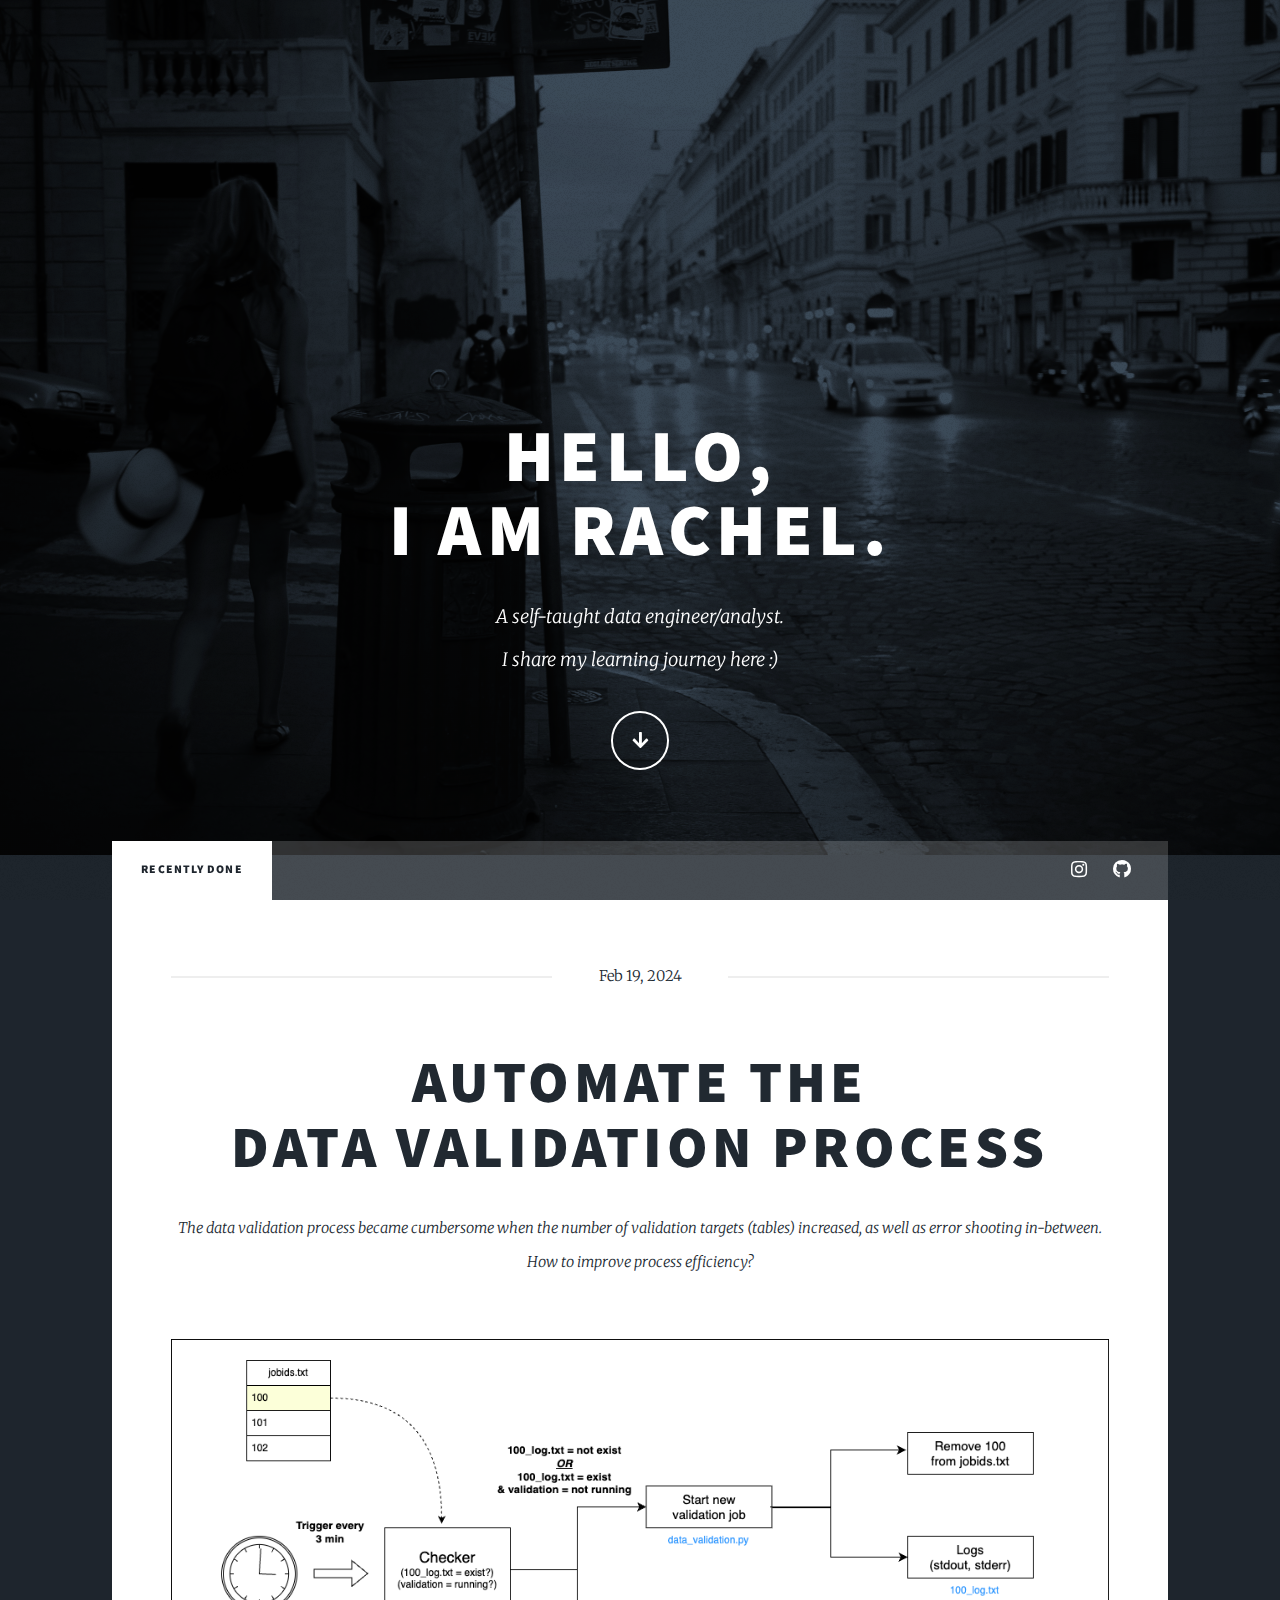
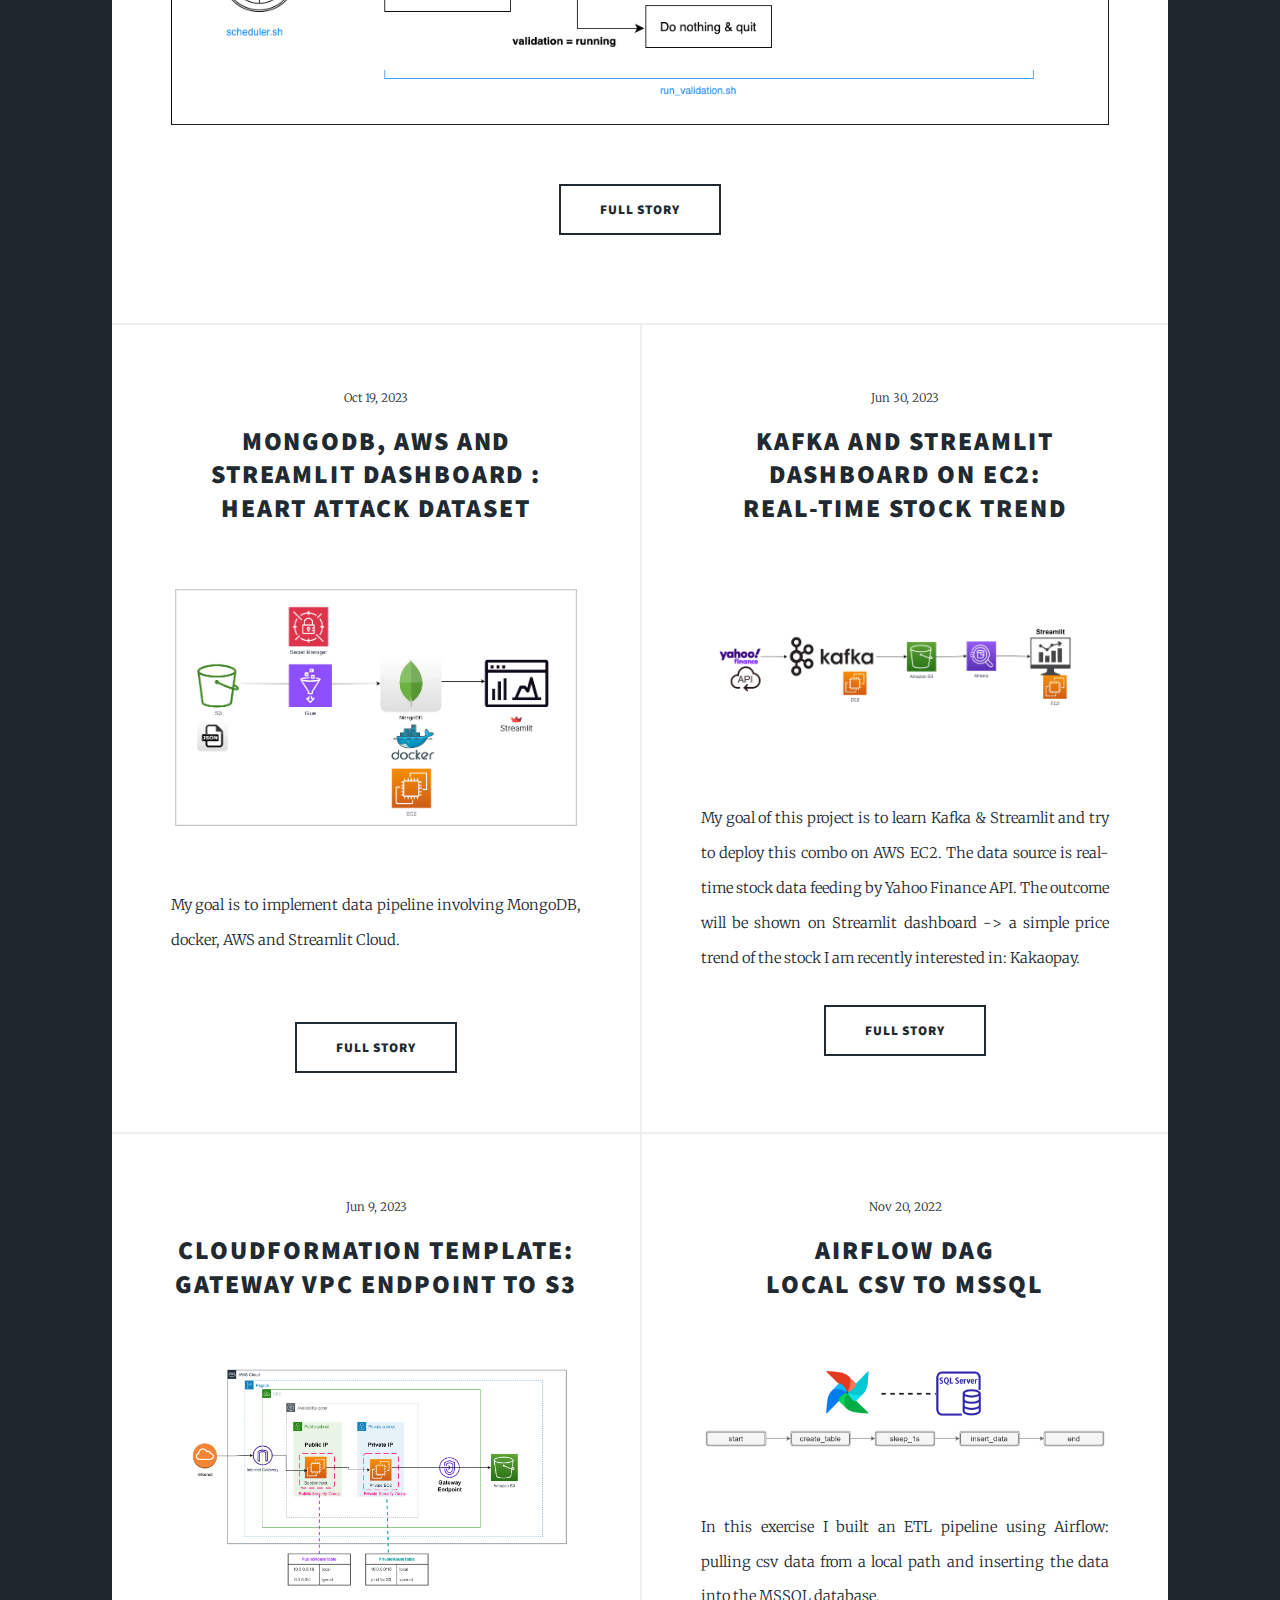
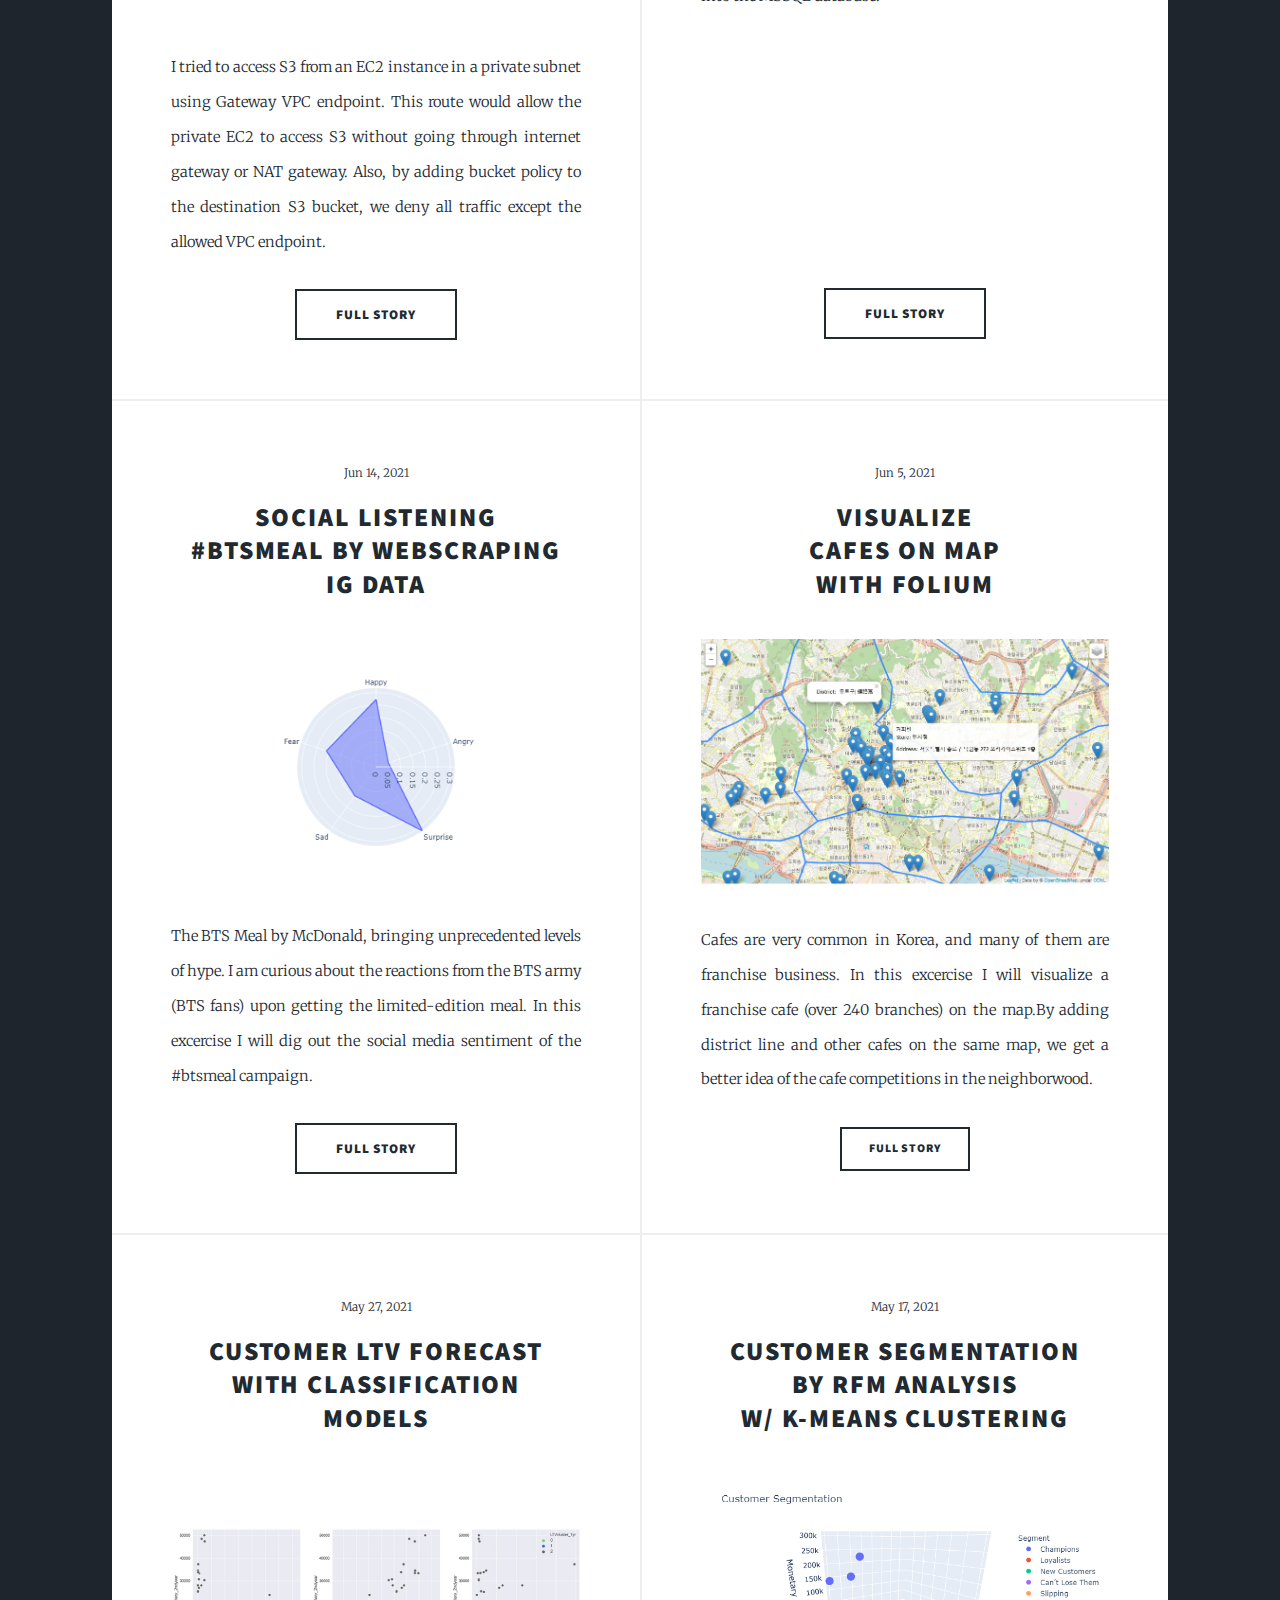
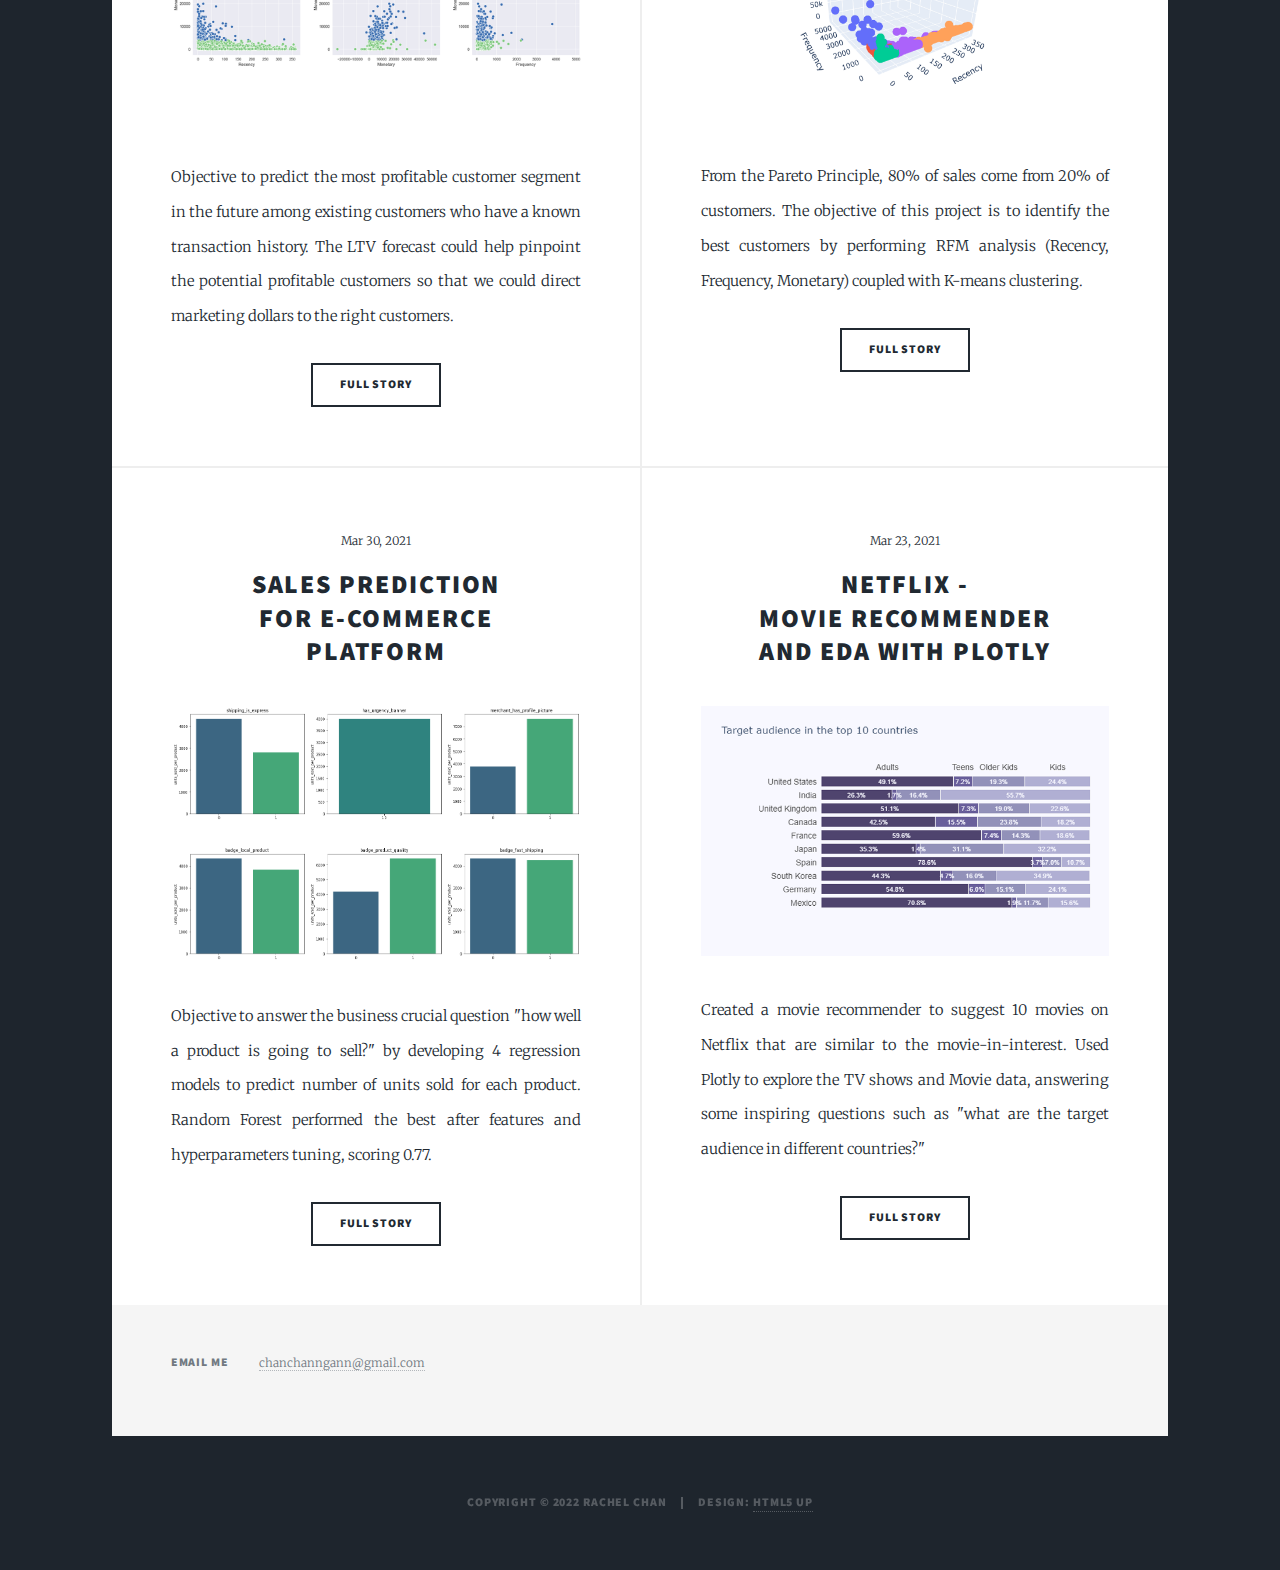
==== index.html @ a3631051 "updated index.html" ====
<!DOCTYPE HTML>
<!--
	Massively by HTML5 UP
	html5up.net | @ajlkn
	Free for personal and commercial use under the CCA 3.0 license (html5up.net/license)
-->
<html>
	<head>
		<title>Rachel's Portfolio</title>
		<meta charset="utf-8" />
		<meta name="viewport" content="width=device-width, initial-scale=1, user-scalable=no" />
		<link rel="stylesheet" href="assets/css/main.css" />
		<noscript><link rel="stylesheet" href="assets/css/noscript.css" /></noscript>
	</head>
	<body  class="is-preload" >

		<!-- Wrapper -->
			<div id="wrapper" class="fade-in">

				<!-- Intro -->
					<div id="intro">
						<h1>Hello, <br />
						I am Rachel.</h1>
						<p>A self-taught data engineer/analyst.<br />
						  I share my learning journey here :) </p>
						<ul class="actions">
							<li><a href="#header" class="button icon solid solo fa-arrow-down scrolly">Continue</a></li>
						</ul>
					</div>

				<!-- Header -->
					<header id="header">
						<a href="index.html" class="logo">Projects</a>
					</header>

				<!-- Nav -->
					<nav id="nav">
						<ul class="links">
							<li class="active"><a href="index.html">Recently done</a></li>
							<!--<li><a href="generic.html">Generic Page</a></li>
							<li><a href="elements.html">Elements Reference</a></li>-->
						</ul>
						<ul class="icons">
							<!--<li><a href="#" class="icon brands fa-twitter"><span class="label">Twitter</span></a></li>
							<li><a href="#" class="icon brands fa-facebook-f"><span class="label">Facebook</span></a></li>-->
							<li><a href="https://instagram.com/chanchanngann" class="icon brands fa-instagram"><span class="label">Instagram</span></a></li>
							<li><a href="https://github.com/chanchanngann" class="icon brands fa-github"><span class="label">GitHub</span></a></li>
						</ul>
					</nav>

				<!-- Main -->
					<div id="main">

						<!-- Featured Post -->
							<article class="post featured">
								<header class="major">
									<span class="date">Feb 19, 2024</span>
									<h2><a href="https://github.com/chanchanngann/data_validation_automation">Automate the <br />
									data validation process </a></h2>
									<p>The data validation process became cumbersome when the number of validation targets (tables) increased, as well as error shooting in-between. How to improve process efficiency? <br />
									</p>
								</header>
								<a href="https://github.com/chanchanngann/data_validation_automation" class="image main"><img src="images/11_workflow.png" alt="" /></a>
								<ul class="actions special">
									<li><a href="https://github.com/chanchanngann/data_validation_automation" class="button large">Full Story</a></li>
								</ul>
							</article>

						<!-- Posts -->
							<section class="posts">
								<article>
									<header>
										<span class="date">Oct 19, 2023</span>
										<h2><a href="https://github.com/chanchanngann/mongo_streamlit">MongoDB, AWS and Streamlit Dashboard : <br />
										 Heart Attack Dataset</a></h2>
									</header>
									<a href="https://github.com/chanchanngann/mongo_streamlit" class="image main"><img src="images/10_mongo_architecture.png" alt="" /></a>
									<p>My goal is to implement data pipeline involving MongoDB, docker, AWS and Streamlit Cloud. <br />
										<br />
									</p>
									<ul class="actions special">
										<li><a href="https://github.com/chanchanngann/mongo_streamlit" class="button large">Full Story</a></li>
									</ul>
								</article>
								<article>
									<header>
										<span class="date">Jun 30, 2023</span>
										<h2><a href="https://github.com/chanchanngann/kafka_streamlit_ec2">Kafka and Streamlit Dashboard on EC2: <br />
										 real-time stock trend</a></h2>
									</header>
									<a href="https://github.com/chanchanngann/kafka_streamlit_ec2" class="image main"><img src="images/09_kafka_architecture.png" alt="" /></a>
									<p>My goal of this project is to learn Kafka & Streamlit and try to deploy this combo on AWS EC2. 
									The data source is real-time stock data feeding by Yahoo Finance API. 
									The outcome will be shown on Streamlit dashboard -> a simple price trend of the stock 
									I am recently interested in: Kakaopay.<br />
									</p>
									<ul class="actions special">
										<li><a href="https://github.com/chanchanngann/kafka_streamlit_ec2" class="button large">Full Story</a></li>
									</ul>
								</article>
								<article>
									<header>
										<span class="date">Jun 9, 2023</span>
										<h2><a href="https://github.com/chanchanngann/aws_cloudformation_gateway_endpt_s3">Cloudformation Template: <br />
										 Gateway VPC Endpoint to S3</a></h2>
									</header>
									<a href="https://github.com/chanchanngann/aws_cloudformation_gateway_endpt_s3" class="image main"><img src="images/08_s3_endpt_architecture.PNG" alt="" /></a>
									<p>I tried to access S3 from an EC2 instance in a private subnet using Gateway VPC endpoint.
									This route would allow the private EC2 to access S3 without going through internet gateway or NAT gateway.
									Also, by adding bucket policy to the destination S3 bucket, we deny all traffic except the allowed VPC endpoint.<br />
									</p>
									<ul class="actions special">
										<li><a href="https://github.com/chanchanngann/aws_cloudformation_gateway_endpt_s3" class="button large">Full Story</a></li>
									</ul>
								</article>
								<article>
									<header>
										<span class="date">Nov 20, 2022</span>
										<h2><a href="https://github.com/chanchanngann/airflow_local_to_mssql">Airflow Dag <br />
										 local csv to mssql</a></h2>
									</header>
									<a href="https://github.com/chanchanngann/airflow_local_to_mssql" class="image main"><img src="images/07_airflow_mssql.png" alt="" /></a>
									<p>In this exercise I built an ETL pipeline using Airflow: pulling csv data from a local path and inserting the data into the MSSQL database.<br />
										<br />
										<br />
										<br />
										<br />
										<br />
										<br />
										<br />
									</p>
									<ul class="actions special">
										<li><a href="https://github.com/chanchanngann/airflow_local_to_mssql" class="button large">Full Story</a></li>
									</ul>
								</article>
								<article>
									<header>
										<span class="date">Jun 14, 2021</span>
										<h2><a href="https://github.com/chanchanngann/webscrape_btsmeal">Social listening <br />
										 #btsmeal by webscraping <br />
										 IG data</a></h2>
									</header>
									<a href="https://github.com/chanchanngann/webscrape_btsmeal" class="image main"><img src="images/06_emotions_radar_rev.png" alt="" /></a>
									<p>The BTS Meal by McDonald, bringing unprecedented levels of hype. I am curious about the reactions from the BTS army (BTS fans) upon getting the limited-edition meal. In this excercise I will dig out the social media sentiment of the #btsmeal campaign.</p>							
									<ul class="actions special">
										<li><a href="https://github.com/chanchanngann/webscrape_btsmeal" class="button large">Full Story</a></li>
									</ul>
								</article>
								<article>
									<header>
										<span class="date">Jun 5, 2021</span>
										<h2><a href="https://nbviewer.jupyter.org/github/chanchanngann/cafe_map/blob/master/coffeebean.ipynb">Visualize<br />
										cafes on map <br />
										with Folium</a></h2>
									</header>
									<a href="https://nbviewer.jupyter.org/github/chanchanngann/cafe_map/blob/master/coffeebean.ipynb"class="image fit"><img src="images/05_cafe_district.png" alt="" /></a>
									<p>Cafes are very common in Korea, and many of them are franchise business. In this excercise I will visualize a franchise cafe (over 240 branches) on the map.By adding district line and other cafes on the same map, we get a better idea of the cafe competitions in the neighborwood. </p>
									<ul class="actions special">
										<li><a href="https://nbviewer.jupyter.org/github/chanchanngann/cafe_map/blob/master/coffeebean.ipynb" class="button">Full Story</a></li>
									</ul>
								</article>								
								<article>
									<header>
										<span class="date">May 27, 2021</span>
										<h2><a href="https://github.com/chanchanngann/LTV_cluster">Customer LTV forecast<br />
										with classification <br />
										models</a></h2>
									</header>
									<a href="https://github.com/chanchanngann/LTV_cluster" class="image fit"><img src="images/04_LTV_cluster_rev.png" alt="" /></a>
									<p>Objective to predict the most profitable customer segment in the future among existing customers who have a known transaction history. The LTV forecast could help pinpoint the potential profitable customers so that we could direct marketing dollars to the right customers.</p>
									<ul class="actions special">
										<li><a href="https://github.com/chanchanngann/LTV_cluster" class="button">Full Story</a></li>
									</ul>
								</article>
								<article>
									<header>
										<span class="date">May 17, 2021</span>
										<h2><a href="https://github.com/chanchanngann/RFM">Customer Segmentation <br />
										by RFM Analysis <br />
										w/ K-Means Clustering</a></h2>
									</header>
									<a href="https://github.com/chanchanngann/RFM" class="image fit"><img src="images/03_RFM_3Dplot1_rev.png" alt="" /></a>
									<p>From the Pareto Principle, 80% of sales come from 20% of customers. The objective of this project is to identify the best customers by performing RFM analysis (Recency, Frequency, Monetary) coupled with K-means clustering.</p>
									<ul class="actions special">
										<li><a href="https://github.com/chanchanngann/RFM" class="button">Full Story</a></li>
									</ul>
								</article>
								<article>
									<header>
										<span class="date">Mar 30, 2021</span>
										<h2><a href="https://github.com/chanchanngann/ecommerce_sales">Sales Prediction <br />
										for E-Commerce <br />
										Platform</a></h2>
									</header>
									<a href="https://github.com/chanchanngann/ecommerce_sales" class="image fit"><img src="images/02_categorical_unitsold.png" alt="" /></a>
									<p>Objective to answer the business crucial question "how well a product is going to sell?" by developing 4 regression models to predict number of units sold for each product. Random Forest performed the best after features and hyperparameters tuning, scoring 0.77.</p>
									<ul class="actions special">
										<li><a href="https://github.com/chanchanngann/ecommerce_sales" class="button">Full Story</a></li>
									</ul>
								</article>
								<article>
									<header>
										<span class="date">Mar 23, 2021</span>
										<h2><a href="https://github.com/chanchanngann/netflix_recommender/tree/master">Netflix - <br />
										Movie Recommender <br />
										and EDA with Plotly</a></h2>
									</header>
									<a href="https://github.com/chanchanngann/netflix_recommender/tree/master" class="image fit"><img src="images/01_target_audience_rev2.png" alt="" /></a>
									<p>Created a movie recommender to suggest 10 movies on Netflix that are similar to the movie-in-interest. Used Plotly to explore the TV shows and Movie data, answering some inspiring questions such as "what are the target audience in different countries?"  </p>
									<ul class="actions special">
										<li><a href="https://github.com/chanchanngann/netflix_recommender/tree/master" class="button">Full Story</a></li>
									</ul>
								</article>
							</section>

						<!-- Footer -->
							<!--<footer>
								<div class="pagination">
									<a href="#" class="previous">Prev</a>
									<a href="#" class="page active">1</a>
									<a href="#" class="page">2</a>
									<a href="#" class="page">3</a>
									<span class="extra">&hellip;</span>
									<a href="#" class="page">8</a>
									<a href="#" class="page">9</a>
									<a href="#" class="page">10</a>
									<a href="#" class="next">Next</a>
								</div>
							</footer>-->

					</div>

				<!-- Footer -->
					<footer id="footer">
						<!--<section>
							<form method="post" action="#">
								<div class="fields">
									<div class="field">
										<label for="name">Name</label>
										<input type="text" name="name" id="name" />
									</div>
									<div class="field">
										<label for="email">Email</label>
										<input type="text" name="email" id="email" />
									</div>
									<div class="field">
										<label for="message">Message</label>
										<textarea name="message" id="message" rows="3"></textarea>
									</div>
								</div>
								<ul class="actions">
									<li><input type="submit" value="Send Message" /></li>
								</ul>
							</form>

						</section>-->
						<section class="split contact">
							<!--<section class="alt">
								<h3>Address</h3>
								<p>Seoul, Korea</p>
							</section>
							<section>
								<h3>Phone</h3>
								<p><a href="#">+82-10-5248-1022</a></p>
							</section>-->
							<section>
								<h3>Email Me</h3>
								<p><a href="mailto:chanchanngann@gmail.com">chanchanngann@gmail.com</a></p>
							</section>
							<!--<section>
								<h3>Social</h3>
								<ul class="icons alt">
									<li><a href="#" class="icon brands alt fa-twitter"><span class="label">Twitter</span></a></li>
									<li><a href="#" class="icon brands alt fa-facebook-f"><span class="label">Facebook</span></a></li>
									<li><a href="https://instagram.com/chanchanngann" class="icon brands alt fa-instagram"><span class="label">Instagram</span></a></li>
									<li><a href="https://github.com/chanchanngann" class="icon brands alt fa-github"><span class="label">GitHub</span></a></li>
								</ul>
							</section>-->
						</section>
					</footer>

				<!-- Copyright -->
					<div id="copyright">
						<ul><li>Copyright &copy; 2022 Rachel Chan </li><li>Design: <a href="https://html5up.net">HTML5 UP</a></li></ul>
					</div>

			</div>

		<!-- Scripts -->
			<script src="assets/js/jquery.min.js"></script>
			<script src="assets/js/jquery.scrollex.min.js"></script>
			<script src="assets/js/jquery.scrolly.min.js"></script>
			<script src="assets/js/browser.min.js"></script>
			<script src="assets/js/breakpoints.min.js"></script>
			<script src="assets/js/util.js"></script>
			<script src="assets/js/main.js"></script>

	</body>
</html>
---- assets/css/main.css ----
@import url(fontawesome-all.min.css);
@import url("https://fonts.googleapis.com/css?family=Merriweather:300,700,300italic,700italic|Source+Sans+Pro:900");

/*
	Massively by HTML5 UP
	html5up.net | @ajlkn
	Free for personal and commercial use under the CCA 3.0 license (html5up.net/license)
*/

html, body, div, span, applet, object,
iframe, h1, h2, h3, h4, h5, h6, p, blockquote,
pre, a, abbr, acronym, address, big, cite,
code, del, dfn, em, img, ins, kbd, q, s, samp,
small, strike, strong, sub, sup, tt, var, b,
u, i, center, dl, dt, dd, ol, ul, li, fieldset,
form, label, legend, table, caption, tbody,
tfoot, thead, tr, th, td, article, aside,
canvas, details, embed, figure, figcaption,
footer, header, hgroup, menu, nav, output, ruby,
section, summary, time, mark, audio, video {
	margin: 0;
	padding: 0;
	border: 0;
	font-size: 100%;
	font: inherit;
	vertical-align: baseline;}

article, aside, details, figcaption, figure,
footer, header, hgroup, menu, nav, section {
	display: block;}

body {
	line-height: 1;
}

ol, ul {
	list-style: none;
}

blockquote, q {
	quotes: none;
}

	blockquote:before, blockquote:after, q:before, q:after {
		content: '';
		content: none;
	}

table {
	border-collapse: collapse;
	border-spacing: 0;
}

body {
	-webkit-text-size-adjust: none;
}

mark {
	background-color: transparent;
	color: inherit;
}

input::-moz-focus-inner {
	border: 0;
	padding: 0;
}

input, select, textarea {
	-moz-appearance: none;
	-webkit-appearance: none;
	-ms-appearance: none;
	appearance: none;
}

/* Basic */

	@-ms-viewport {
		width: device-width;
	}

	body {
		-ms-overflow-style: scrollbar;
	}

	@media screen and (max-width: 480px) {

		html, body {
			min-width: 320px;
		}

	}

	html {
		box-sizing: border-box;
	}

	*, *:before, *:after {
		box-sizing: inherit;
	}

	body {
		background-color: #1e252d;
	}

		body.is-preload *, body.is-preload *:before, body.is-preload *:after {
			-moz-animation: none !important;
			-webkit-animation: none !important;
			-ms-animation: none !important;
			animation: none !important;
			-moz-transition: none !important;
			-webkit-transition: none !important;
			-ms-transition: none !important;
			transition: none !important;
		}

/* Type */

	html {
		font-size: 16pt;
	}

		@media screen and (max-width: 1680px) {

			html {
				font-size: 12pt;
			}

		}

		@media screen and (max-width: 1280px) {

			html {
				font-size: 11pt;
			}

		}

		@media screen and (max-width: 360px) {

			html {
				font-size: 10pt;
			}

		}

	body {
		color: #212931;
	}

	body, input, select, textarea {
		font-family: "Merriweather", Georgia, serif;
		font-weight: 300;
		font-size: 1rem;
		line-height: 2.375;
	}

	a {
		-moz-transition: color 0.2s ease-in-out, background-color 0.2s ease-in-out, border-color 0.2s ease-in-out, box-shadow 0.2s ease-in-out;
		-webkit-transition: color 0.2s ease-in-out, background-color 0.2s ease-in-out, border-color 0.2s ease-in-out, box-shadow 0.2s ease-in-out;
		-ms-transition: color 0.2s ease-in-out, background-color 0.2s ease-in-out, border-color 0.2s ease-in-out, box-shadow 0.2s ease-in-out;
		transition: color 0.2s ease-in-out, background-color 0.2s ease-in-out, border-color 0.2s ease-in-out, box-shadow 0.2s ease-in-out;
		border-bottom: dotted 1px;
		text-decoration: none;
	}

		a:hover {
			border-bottom-color: transparent;
		}

	strong, b {
		font-weight: 600;
	}

	em, i {
		font-style: italic;
	}

	p {
		text-align: justify;
		margin: 0 0 2rem 0;
	}

	h1, h2, h3, h4, h5, h6 {
		font-family: "Source Sans Pro", Helvetica, sans-serif;
		font-weight: 900;
		line-height: 1.5;
		letter-spacing: 0.075em;
		text-transform: uppercase;
		margin: 0 0 1rem 0;
	}

		h1 a, h2 a, h3 a, h4 a, h5 a, h6 a {
			border-bottom: 0;
			color: inherit;
			text-decoration: none;
		}

	h1 {
		font-size: 4rem;
		line-height: 1.1;
		margin: 0 0 2rem 0;
	}

	h2 {
		font-size: 1.75rem;
		line-height: 1.3;
		margin: 0 0 1.5rem 0;
	}

	h3 {
		font-size: 1.25rem;
		margin: 0 0 1.5rem 0;
	}

	h4 {
		font-size: 1rem;
	}

	h5 {
		font-size: 0.9rem;
	}

	h6 {
		font-size: 0.8rem;
	}

	sub {
		font-size: 0.8rem;
		position: relative;
		top: 0.5rem;
	}

	sup {
		font-size: 0.8rem;
		position: relative;
		top: -0.5rem;
	}

	blockquote {
		border-left: solid 4px;
		font-style: italic;
		margin: 0 0 2rem 0;
		padding: 0.5rem 0 0.5rem 2rem;
	}

	code {
		border: solid 2px;
		font-family: "Courier New", monospace;
		font-size: 0.9rem;
		margin: 0 0.25rem;
		padding: 0.25rem 0.65rem;
	}

	pre {
		-webkit-overflow-scrolling: touch;
		font-family: "Courier New", monospace;
		font-size: 0.9rem;
		margin: 0 0 2rem 0;
	}

		pre code {
			display: block;
			line-height: 1.75;
			padding: 1rem 1.5rem;
			overflow-x: auto;
		}

	hr {
		border: 0;
		border-bottom: solid 2px;
		margin: 3rem 0;
	}

		hr.major {
			margin: 5rem 0;
		}

	.align-left {
		text-align: left;
	}

	.align-center {
		text-align: center;
	}

	.align-right {
		text-align: right;
	}

	input, select, textarea {
		color: #212931;
	}

	a {
		color: #212931;
		border-bottom-color: rgba(33, 41, 49, 0.5);
	}

		a:hover {
			border-bottom-color: transparent;
			color: #18bfef !important;
		}

	strong, b {
		color: #212931;
	}

	h1, h2, h3, h4, h5, h6 {
		color: #212931;
	}

	blockquote {
		border-left-color: #eeeeee;
	}

	code {
		background: rgba(220, 220, 220, 0.25);
		border-color: #eeeeee;
	}

	hr {
		border-bottom-color: #eeeeee;
	}

/* Row */

	.row {
		display: flex;
		flex-wrap: wrap;
		box-sizing: border-box;
		align-items: stretch;
	}

		.row > * {
			box-sizing: border-box;
		}

		.row.gtr-uniform > * > :last-child {
			margin-bottom: 0;
		}

		.row.aln-left {
			justify-content: flex-start;
		}

		.row.aln-center {
			justify-content: center;
		}

		.row.aln-right {
			justify-content: flex-end;
		}

		.row.aln-top {
			align-items: flex-start;
		}

		.row.aln-middle {
			align-items: center;
		}

		.row.aln-bottom {
			align-items: flex-end;
		}

		.row > .imp {
			order: -1;
		}

		.row > .col-1 {
			width: 8.33333%;
		}

		.row > .off-1 {
			margin-left: 8.33333%;
		}

		.row > .col-2 {
			width: 16.66667%;
		}

		.row > .off-2 {
			margin-left: 16.66667%;
		}

		.row > .col-3 {
			width: 25%;
		}

		.row > .off-3 {
			margin-left: 25%;
		}

		.row > .col-4 {
			width: 33.33333%;
		}

		.row > .off-4 {
			margin-left: 33.33333%;
		}

		.row > .col-5 {
			width: 41.66667%;
		}

		.row > .off-5 {
			margin-left: 41.66667%;
		}

		.row > .col-6 {
			width: 50%;
		}

		.row > .off-6 {
			margin-left: 50%;
		}

		.row > .col-7 {
			width: 58.33333%;
		}

		.row > .off-7 {
			margin-left: 58.33333%;
		}

		.row > .col-8 {
			width: 66.66667%;
		}

		.row > .off-8 {
			margin-left: 66.66667%;
		}

		.row > .col-9 {
			width: 75%;
		}

		.row > .off-9 {
			margin-left: 75%;
		}

		.row > .col-10 {
			width: 83.33333%;
		}

		.row > .off-10 {
			margin-left: 83.33333%;
		}

		.row > .col-11 {
			width: 91.66667%;
		}

		.row > .off-11 {
			margin-left: 91.66667%;
		}

		.row > .col-12 {
			width: 100%;
		}

		.row > .off-12 {
			margin-left: 100%;
		}

		.row.gtr-0 {
			margin-top: 0;
			margin-left: 0rem;
		}

			.row.gtr-0 > * {
				padding: 0 0 0 0rem;
			}

			.row.gtr-0.gtr-uniform {
				margin-top: 0rem;
			}

				.row.gtr-0.gtr-uniform > * {
					padding-top: 0rem;
				}

		.row.gtr-25 {
			margin-top: 0;
			margin-left: -0.375rem;
		}

			.row.gtr-25 > * {
				padding: 0 0 0 0.375rem;
			}

			.row.gtr-25.gtr-uniform {
				margin-top: -0.375rem;
			}

				.row.gtr-25.gtr-uniform > * {
					padding-top: 0.375rem;
				}

		.row.gtr-50 {
			margin-top: 0;
			margin-left: -0.75rem;
		}

			.row.gtr-50 > * {
				padding: 0 0 0 0.75rem;
			}

			.row.gtr-50.gtr-uniform {
				margin-top: -0.75rem;
			}

				.row.gtr-50.gtr-uniform > * {
					padding-top: 0.75rem;
				}

		.row {
			margin-top: 0;
			margin-left: -1.5rem;
		}

			.row > * {
				padding: 0 0 0 1.5rem;
			}

			.row.gtr-uniform {
				margin-top: -1.5rem;
			}

				.row.gtr-uniform > * {
					padding-top: 1.5rem;
				}

		.row.gtr-150 {
			margin-top: 0;
			margin-left: -2.25rem;
		}

			.row.gtr-150 > * {
				padding: 0 0 0 2.25rem;
			}

			.row.gtr-150.gtr-uniform {
				margin-top: -2.25rem;
			}

				.row.gtr-150.gtr-uniform > * {
					padding-top: 2.25rem;
				}

		.row.gtr-200 {
			margin-top: 0;
			margin-left: -3rem;
		}

			.row.gtr-200 > * {
				padding: 0 0 0 3rem;
			}

			.row.gtr-200.gtr-uniform {
				margin-top: -3rem;
			}

				.row.gtr-200.gtr-uniform > * {
					padding-top: 3rem;
				}

		@media screen and (max-width: 1680px) {

			.row {
				display: flex;
				flex-wrap: wrap;
				box-sizing: border-box;
				align-items: stretch;
			}

				.row > * {
					box-sizing: border-box;
				}

				.row.gtr-uniform > * > :last-child {
					margin-bottom: 0;
				}

				.row.aln-left {
					justify-content: flex-start;
				}

				.row.aln-center {
					justify-content: center;
				}

				.row.aln-right {
					justify-content: flex-end;
				}

				.row.aln-top {
					align-items: flex-start;
				}

				.row.aln-middle {
					align-items: center;
				}

				.row.aln-bottom {
					align-items: flex-end;
				}

				.row > .imp-xlarge {
					order: -1;
				}

				.row > .col-1-xlarge {
					width: 8.33333%;
				}

				.row > .off-1-xlarge {
					margin-left: 8.33333%;
				}

				.row > .col-2-xlarge {
					width: 16.66667%;
				}

				.row > .off-2-xlarge {
					margin-left: 16.66667%;
				}

				.row > .col-3-xlarge {
					width: 25%;
				}

				.row > .off-3-xlarge {
					margin-left: 25%;
				}

				.row > .col-4-xlarge {
					width: 33.33333%;
				}

				.row > .off-4-xlarge {
					margin-left: 33.33333%;
				}

				.row > .col-5-xlarge {
					width: 41.66667%;
				}

				.row > .off-5-xlarge {
					margin-left: 41.66667%;
				}

				.row > .col-6-xlarge {
					width: 50%;
				}

				.row > .off-6-xlarge {
					margin-left: 50%;
				}

				.row > .col-7-xlarge {
					width: 58.33333%;
				}

				.row > .off-7-xlarge {
					margin-left: 58.33333%;
				}

				.row > .col-8-xlarge {
					width: 66.66667%;
				}

				.row > .off-8-xlarge {
					margin-left: 66.66667%;
				}

				.row > .col-9-xlarge {
					width: 75%;
				}

				.row > .off-9-xlarge {
					margin-left: 75%;
				}

				.row > .col-10-xlarge {
					width: 83.33333%;
				}

				.row > .off-10-xlarge {
					margin-left: 83.33333%;
				}

				.row > .col-11-xlarge {
					width: 91.66667%;
				}

				.row > .off-11-xlarge {
					margin-left: 91.66667%;
				}

				.row > .col-12-xlarge {
					width: 100%;
				}

				.row > .off-12-xlarge {
					margin-left: 100%;
				}

				.row.gtr-0 {
					margin-top: 0;
					margin-left: 0rem;
				}

					.row.gtr-0 > * {
						padding: 0 0 0 0rem;
					}

					.row.gtr-0.gtr-uniform {
						margin-top: 0rem;
					}

						.row.gtr-0.gtr-uniform > * {
							padding-top: 0rem;
						}

				.row.gtr-25 {
					margin-top: 0;
					margin-left: -0.375rem;
				}

					.row.gtr-25 > * {
						padding: 0 0 0 0.375rem;
					}

					.row.gtr-25.gtr-uniform {
						margin-top: -0.375rem;
					}

						.row.gtr-25.gtr-uniform > * {
							padding-top: 0.375rem;
						}

				.row.gtr-50 {
					margin-top: 0;
					margin-left: -0.75rem;
				}

					.row.gtr-50 > * {
						padding: 0 0 0 0.75rem;
					}

					.row.gtr-50.gtr-uniform {
						margin-top: -0.75rem;
					}

						.row.gtr-50.gtr-uniform > * {
							padding-top: 0.75rem;
						}

				.row {
					margin-top: 0;
					margin-left: -1.5rem;
				}

					.row > * {
						padding: 0 0 0 1.5rem;
					}

					.row.gtr-uniform {
						margin-top: -1.5rem;
					}

						.row.gtr-uniform > * {
							padding-top: 1.5rem;
						}

				.row.gtr-150 {
					margin-top: 0;
					margin-left: -2.25rem;
				}

					.row.gtr-150 > * {
						padding: 0 0 0 2.25rem;
					}

					.row.gtr-150.gtr-uniform {
						margin-top: -2.25rem;
					}

						.row.gtr-150.gtr-uniform > * {
							padding-top: 2.25rem;
						}

				.row.gtr-200 {
					margin-top: 0;
					margin-left: -3rem;
				}

					.row.gtr-200 > * {
						padding: 0 0 0 3rem;
					}

					.row.gtr-200.gtr-uniform {
						margin-top: -3rem;
					}

						.row.gtr-200.gtr-uniform > * {
							padding-top: 3rem;
						}

		}

		@media screen and (max-width: 1280px) {

			.row {
				display: flex;
				flex-wrap: wrap;
				box-sizing: border-box;
				align-items: stretch;
			}

				.row > * {
					box-sizing: border-box;
				}

				.row.gtr-uniform > * > :last-child {
					margin-bottom: 0;
				}

				.row.aln-left {
					justify-content: flex-start;
				}

				.row.aln-center {
					justify-content: center;
				}

				.row.aln-right {
					justify-content: flex-end;
				}

				.row.aln-top {
					align-items: flex-start;
				}

				.row.aln-middle {
					align-items: center;
				}

				.row.aln-bottom {
					align-items: flex-end;
				}

				.row > .imp-large {
					order: -1;
				}

				.row > .col-1-large {
					width: 8.33333%;
				}

				.row > .off-1-large {
					margin-left: 8.33333%;
				}

				.row > .col-2-large {
					width: 16.66667%;
				}

				.row > .off-2-large {
					margin-left: 16.66667%;
				}

				.row > .col-3-large {
					width: 25%;
				}

				.row > .off-3-large {
					margin-left: 25%;
				}

				.row > .col-4-large {
					width: 33.33333%;
				}

				.row > .off-4-large {
					margin-left: 33.33333%;
				}

				.row > .col-5-large {
					width: 41.66667%;
				}

				.row > .off-5-large {
					margin-left: 41.66667%;
				}

				.row > .col-6-large {
					width: 50%;
				}

				.row > .off-6-large {
					margin-left: 50%;
				}

				.row > .col-7-large {
					width: 58.33333%;
				}

				.row > .off-7-large {
					margin-left: 58.33333%;
				}

				.row > .col-8-large {
					width: 66.66667%;
				}

				.row > .off-8-large {
					margin-left: 66.66667%;
				}

				.row > .col-9-large {
					width: 75%;
				}

				.row > .off-9-large {
					margin-left: 75%;
				}

				.row > .col-10-large {
					width: 83.33333%;
				}

				.row > .off-10-large {
					margin-left: 83.33333%;
				}

				.row > .col-11-large {
					width: 91.66667%;
				}

				.row > .off-11-large {
					margin-left: 91.66667%;
				}

				.row > .col-12-large {
					width: 100%;
				}

				.row > .off-12-large {
					margin-left: 100%;
				}

				.row.gtr-0 {
					margin-top: 0;
					margin-left: 0rem;
				}

					.row.gtr-0 > * {
						padding: 0 0 0 0rem;
					}

					.row.gtr-0.gtr-uniform {
						margin-top: 0rem;
					}

						.row.gtr-0.gtr-uniform > * {
							padding-top: 0rem;
						}

				.row.gtr-25 {
					margin-top: 0;
					margin-left: -0.375rem;
				}

					.row.gtr-25 > * {
						padding: 0 0 0 0.375rem;
					}

					.row.gtr-25.gtr-uniform {
						margin-top: -0.375rem;
					}

						.row.gtr-25.gtr-uniform > * {
							padding-top: 0.375rem;
						}

				.row.gtr-50 {
					margin-top: 0;
					margin-left: -0.75rem;
				}

					.row.gtr-50 > * {
						padding: 0 0 0 0.75rem;
					}

					.row.gtr-50.gtr-uniform {
						margin-top: -0.75rem;
					}

						.row.gtr-50.gtr-uniform > * {
							padding-top: 0.75rem;
						}

				.row {
					margin-top: 0;
					margin-left: -1.5rem;
				}

					.row > * {
						padding: 0 0 0 1.5rem;
					}

					.row.gtr-uniform {
						margin-top: -1.5rem;
					}

						.row.gtr-uniform > * {
							padding-top: 1.5rem;
						}

				.row.gtr-150 {
					margin-top: 0;
					margin-left: -2.25rem;
				}

					.row.gtr-150 > * {
						padding: 0 0 0 2.25rem;
					}

					.row.gtr-150.gtr-uniform {
						margin-top: -2.25rem;
					}

						.row.gtr-150.gtr-uniform > * {
							padding-top: 2.25rem;
						}

				.row.gtr-200 {
					margin-top: 0;
					margin-left: -3rem;
				}

					.row.gtr-200 > * {
						padding: 0 0 0 3rem;
					}

					.row.gtr-200.gtr-uniform {
						margin-top: -3rem;
					}

						.row.gtr-200.gtr-uniform > * {
							padding-top: 3rem;
						}

		}

		@media screen and (max-width: 980px) {

			.row {
				display: flex;
				flex-wrap: wrap;
				box-sizing: border-box;
				align-items: stretch;
			}

				.row > * {
					box-sizing: border-box;
				}

				.row.gtr-uniform > * > :last-child {
					margin-bottom: 0;
				}

				.row.aln-left {
					justify-content: flex-start;
				}

				.row.aln-center {
					justify-content: center;
				}

				.row.aln-right {
					justify-content: flex-end;
				}

				.row.aln-top {
					align-items: flex-start;
				}

				.row.aln-middle {
					align-items: center;
				}

				.row.aln-bottom {
					align-items: flex-end;
				}

				.row > .imp-medium {
					order: -1;
				}

				.row > .col-1-medium {
					width: 8.33333%;
				}

				.row > .off-1-medium {
					margin-left: 8.33333%;
				}

				.row > .col-2-medium {
					width: 16.66667%;
				}

				.row > .off-2-medium {
					margin-left: 16.66667%;
				}

				.row > .col-3-medium {
					width: 25%;
				}

				.row > .off-3-medium {
					margin-left: 25%;
				}

				.row > .col-4-medium {
					width: 33.33333%;
				}

				.row > .off-4-medium {
					margin-left: 33.33333%;
				}

				.row > .col-5-medium {
					width: 41.66667%;
				}

				.row > .off-5-medium {
					margin-left: 41.66667%;
				}

				.row > .col-6-medium {
					width: 50%;
				}

				.row > .off-6-medium {
					margin-left: 50%;
				}

				.row > .col-7-medium {
					width: 58.33333%;
				}

				.row > .off-7-medium {
					margin-left: 58.33333%;
				}

				.row > .col-8-medium {
					width: 66.66667%;
				}

				.row > .off-8-medium {
					margin-left: 66.66667%;
				}

				.row > .col-9-medium {
					width: 75%;
				}

				.row > .off-9-medium {
					margin-left: 75%;
				}

				.row > .col-10-medium {
					width: 83.33333%;
				}

				.row > .off-10-medium {
					margin-left: 83.33333%;
				}

				.row > .col-11-medium {
					width: 91.66667%;
				}

				.row > .off-11-medium {
					margin-left: 91.66667%;
				}

				.row > .col-12-medium {
					width: 100%;
				}

				.row > .off-12-medium {
					margin-left: 100%;
				}

				.row.gtr-0 {
					margin-top: 0;
					margin-left: 0rem;
				}

					.row.gtr-0 > * {
						padding: 0 0 0 0rem;
					}

					.row.gtr-0.gtr-uniform {
						margin-top: 0rem;
					}

						.row.gtr-0.gtr-uniform > * {
							padding-top: 0rem;
						}

				.row.gtr-25 {
					margin-top: 0;
					margin-left: -0.375rem;
				}

					.row.gtr-25 > * {
						padding: 0 0 0 0.375rem;
					}

					.row.gtr-25.gtr-uniform {
						margin-top: -0.375rem;
					}

						.row.gtr-25.gtr-uniform > * {
							padding-top: 0.375rem;
						}

				.row.gtr-50 {
					margin-top: 0;
					margin-left: -0.75rem;
				}

					.row.gtr-50 > * {
						padding: 0 0 0 0.75rem;
					}

					.row.gtr-50.gtr-uniform {
						margin-top: -0.75rem;
					}

						.row.gtr-50.gtr-uniform > * {
							padding-top: 0.75rem;
						}

				.row {
					margin-top: 0;
					margin-left: -1.5rem;
				}

					.row > * {
						padding: 0 0 0 1.5rem;
					}

					.row.gtr-uniform {
						margin-top: -1.5rem;
					}

						.row.gtr-uniform > * {
							padding-top: 1.5rem;
						}

				.row.gtr-150 {
					margin-top: 0;
					margin-left: -2.25rem;
				}

					.row.gtr-150 > * {
						padding: 0 0 0 2.25rem;
					}

					.row.gtr-150.gtr-uniform {
						margin-top: -2.25rem;
					}

						.row.gtr-150.gtr-uniform > * {
							padding-top: 2.25rem;
						}

				.row.gtr-200 {
					margin-top: 0;
					margin-left: -3rem;
				}

					.row.gtr-200 > * {
						padding: 0 0 0 3rem;
					}

					.row.gtr-200.gtr-uniform {
						margin-top: -3rem;
					}

						.row.gtr-200.gtr-uniform > * {
							padding-top: 3rem;
						}

		}

		@media screen and (max-width: 736px) {

			.row {
				display: flex;
				flex-wrap: wrap;
				box-sizing: border-box;
				align-items: stretch;
			}

				.row > * {
					box-sizing: border-box;
				}

				.row.gtr-uniform > * > :last-child {
					margin-bottom: 0;
				}

				.row.aln-left {
					justify-content: flex-start;
				}

				.row.aln-center {
					justify-content: center;
				}

				.row.aln-right {
					justify-content: flex-end;
				}

				.row.aln-top {
					align-items: flex-start;
				}

				.row.aln-middle {
					align-items: center;
				}

				.row.aln-bottom {
					align-items: flex-end;
				}

				.row > .imp-small {
					order: -1;
				}

				.row > .col-1-small {
					width: 8.33333%;
				}

				.row > .off-1-small {
					margin-left: 8.33333%;
				}

				.row > .col-2-small {
					width: 16.66667%;
				}

				.row > .off-2-small {
					margin-left: 16.66667%;
				}

				.row > .col-3-small {
					width: 25%;
				}

				.row > .off-3-small {
					margin-left: 25%;
				}

				.row > .col-4-small {
					width: 33.33333%;
				}

				.row > .off-4-small {
					margin-left: 33.33333%;
				}

				.row > .col-5-small {
					width: 41.66667%;
				}

				.row > .off-5-small {
					margin-left: 41.66667%;
				}

				.row > .col-6-small {
					width: 50%;
				}

				.row > .off-6-small {
					margin-left: 50%;
				}

				.row > .col-7-small {
					width: 58.33333%;
				}

				.row > .off-7-small {
					margin-left: 58.33333%;
				}

				.row > .col-8-small {
					width: 66.66667%;
				}

				.row > .off-8-small {
					margin-left: 66.66667%;
				}

				.row > .col-9-small {
					width: 75%;
				}

				.row > .off-9-small {
					margin-left: 75%;
				}

				.row > .col-10-small {
					width: 83.33333%;
				}

				.row > .off-10-small {
					margin-left: 83.33333%;
				}

				.row > .col-11-small {
					width: 91.66667%;
				}

				.row > .off-11-small {
					margin-left: 91.66667%;
				}

				.row > .col-12-small {
					width: 100%;
				}

				.row > .off-12-small {
					margin-left: 100%;
				}

				.row.gtr-0 {
					margin-top: 0;
					margin-left: 0rem;
				}

					.row.gtr-0 > * {
						padding: 0 0 0 0rem;
					}

					.row.gtr-0.gtr-uniform {
						margin-top: 0rem;
					}

						.row.gtr-0.gtr-uniform > * {
							padding-top: 0rem;
						}

				.row.gtr-25 {
					margin-top: 0;
					margin-left: -0.375rem;
				}

					.row.gtr-25 > * {
						padding: 0 0 0 0.375rem;
					}

					.row.gtr-25.gtr-uniform {
						margin-top: -0.375rem;
					}

						.row.gtr-25.gtr-uniform > * {
							padding-top: 0.375rem;
						}

				.row.gtr-50 {
					margin-top: 0;
					margin-left: -0.75rem;
				}

					.row.gtr-50 > * {
						padding: 0 0 0 0.75rem;
					}

					.row.gtr-50.gtr-uniform {
						margin-top: -0.75rem;
					}

						.row.gtr-50.gtr-uniform > * {
							padding-top: 0.75rem;
						}

				.row {
					margin-top: 0;
					margin-left: -1.5rem;
				}

					.row > * {
						padding: 0 0 0 1.5rem;
					}

					.row.gtr-uniform {
						margin-top: -1.5rem;
					}

						.row.gtr-uniform > * {
							padding-top: 1.5rem;
						}

				.row.gtr-150 {
					margin-top: 0;
					margin-left: -2.25rem;
				}

					.row.gtr-150 > * {
						padding: 0 0 0 2.25rem;
					}

					.row.gtr-150.gtr-uniform {
						margin-top: -2.25rem;
					}

						.row.gtr-150.gtr-uniform > * {
							padding-top: 2.25rem;
						}

				.row.gtr-200 {
					margin-top: 0;
					margin-left: -3rem;
				}

					.row.gtr-200 > * {
						padding: 0 0 0 3rem;
					}

					.row.gtr-200.gtr-uniform {
						margin-top: -3rem;
					}

						.row.gtr-200.gtr-uniform > * {
							padding-top: 3rem;
						}

		}

		@media screen and (max-width: 480px) {

			.row {
				display: flex;
				flex-wrap: wrap;
				box-sizing: border-box;
				align-items: stretch;
			}

				.row > * {
					box-sizing: border-box;
				}

				.row.gtr-uniform > * > :last-child {
					margin-bottom: 0;
				}

				.row.aln-left {
					justify-content: flex-start;
				}

				.row.aln-center {
					justify-content: center;
				}

				.row.aln-right {
					justify-content: flex-end;
				}

				.row.aln-top {
					align-items: flex-start;
				}

				.row.aln-middle {
					align-items: center;
				}

				.row.aln-bottom {
					align-items: flex-end;
				}

				.row > .imp-xsmall {
					order: -1;
				}

				.row > .col-1-xsmall {
					width: 8.33333%;
				}

				.row > .off-1-xsmall {
					margin-left: 8.33333%;
				}

				.row > .col-2-xsmall {
					width: 16.66667%;
				}

				.row > .off-2-xsmall {
					margin-left: 16.66667%;
				}

				.row > .col-3-xsmall {
					width: 25%;
				}

				.row > .off-3-xsmall {
					margin-left: 25%;
				}

				.row > .col-4-xsmall {
					width: 33.33333%;
				}

				.row > .off-4-xsmall {
					margin-left: 33.33333%;
				}

				.row > .col-5-xsmall {
					width: 41.66667%;
				}

				.row > .off-5-xsmall {
					margin-left: 41.66667%;
				}

				.row > .col-6-xsmall {
					width: 50%;
				}

				.row > .off-6-xsmall {
					margin-left: 50%;
				}

				.row > .col-7-xsmall {
					width: 58.33333%;
				}

				.row > .off-7-xsmall {
					margin-left: 58.33333%;
				}

				.row > .col-8-xsmall {
					width: 66.66667%;
				}

				.row > .off-8-xsmall {
					margin-left: 66.66667%;
				}

				.row > .col-9-xsmall {
					width: 75%;
				}

				.row > .off-9-xsmall {
					margin-left: 75%;
				}

				.row > .col-10-xsmall {
					width: 83.33333%;
				}

				.row > .off-10-xsmall {
					margin-left: 83.33333%;
				}

				.row > .col-11-xsmall {
					width: 91.66667%;
				}

				.row > .off-11-xsmall {
					margin-left: 91.66667%;
				}

				.row > .col-12-xsmall {
					width: 100%;
				}

				.row > .off-12-xsmall {
					margin-left: 100%;
				}

				.row.gtr-0 {
					margin-top: 0;
					margin-left: 0rem;
				}

					.row.gtr-0 > * {
						padding: 0 0 0 0rem;
					}

					.row.gtr-0.gtr-uniform {
						margin-top: 0rem;
					}

						.row.gtr-0.gtr-uniform > * {
							padding-top: 0rem;
						}

				.row.gtr-25 {
					margin-top: 0;
					margin-left: -0.375rem;
				}

					.row.gtr-25 > * {
						padding: 0 0 0 0.375rem;
					}

					.row.gtr-25.gtr-uniform {
						margin-top: -0.375rem;
					}

						.row.gtr-25.gtr-uniform > * {
							padding-top: 0.375rem;
						}

				.row.gtr-50 {
					margin-top: 0;
					margin-left: -0.75rem;
				}

					.row.gtr-50 > * {
						padding: 0 0 0 0.75rem;
					}

					.row.gtr-50.gtr-uniform {
						margin-top: -0.75rem;
					}

						.row.gtr-50.gtr-uniform > * {
							padding-top: 0.75rem;
						}

				.row {
					margin-top: 0;
					margin-left: -1.5rem;
				}

					.row > * {
						padding: 0 0 0 1.5rem;
					}

					.row.gtr-uniform {
						margin-top: -1.5rem;
					}

						.row.gtr-uniform > * {
							padding-top: 1.5rem;
						}

				.row.gtr-150 {
					margin-top: 0;
					margin-left: -2.25rem;
				}

					.row.gtr-150 > * {
						padding: 0 0 0 2.25rem;
					}

					.row.gtr-150.gtr-uniform {
						margin-top: -2.25rem;
					}

						.row.gtr-150.gtr-uniform > * {
							padding-top: 2.25rem;
						}

				.row.gtr-200 {
					margin-top: 0;
					margin-left: -3rem;
				}

					.row.gtr-200 > * {
						padding: 0 0 0 3rem;
					}

					.row.gtr-200.gtr-uniform {
						margin-top: -3rem;
					}

						.row.gtr-200.gtr-uniform > * {
							padding-top: 3rem;
						}

		}

		@media screen and (max-width: 360px) {

			.row {
				display: flex;
				flex-wrap: wrap;
				box-sizing: border-box;
				align-items: stretch;
			}

				.row > * {
					box-sizing: border-box;
				}

				.row.gtr-uniform > * > :last-child {
					margin-bottom: 0;
				}

				.row.aln-left {
					justify-content: flex-start;
				}

				.row.aln-center {
					justify-content: center;
				}

				.row.aln-right {
					justify-content: flex-end;
				}

				.row.aln-top {
					align-items: flex-start;
				}

				.row.aln-middle {
					align-items: center;
				}

				.row.aln-bottom {
					align-items: flex-end;
				}

				.row > .imp-xxsmall {
					order: -1;
				}

				.row > .col-1-xxsmall {
					width: 8.33333%;
				}

				.row > .off-1-xxsmall {
					margin-left: 8.33333%;
				}

				.row > .col-2-xxsmall {
					width: 16.66667%;
				}

				.row > .off-2-xxsmall {
					margin-left: 16.66667%;
				}

				.row > .col-3-xxsmall {
					width: 25%;
				}

				.row > .off-3-xxsmall {
					margin-left: 25%;
				}

				.row > .col-4-xxsmall {
					width: 33.33333%;
				}

				.row > .off-4-xxsmall {
					margin-left: 33.33333%;
				}

				.row > .col-5-xxsmall {
					width: 41.66667%;
				}

				.row > .off-5-xxsmall {
					margin-left: 41.66667%;
				}

				.row > .col-6-xxsmall {
					width: 50%;
				}

				.row > .off-6-xxsmall {
					margin-left: 50%;
				}

				.row > .col-7-xxsmall {
					width: 58.33333%;
				}

				.row > .off-7-xxsmall {
					margin-left: 58.33333%;
				}

				.row > .col-8-xxsmall {
					width: 66.66667%;
				}

				.row > .off-8-xxsmall {
					margin-left: 66.66667%;
				}

				.row > .col-9-xxsmall {
					width: 75%;
				}

				.row > .off-9-xxsmall {
					margin-left: 75%;
				}

				.row > .col-10-xxsmall {
					width: 83.33333%;
				}

				.row > .off-10-xxsmall {
					margin-left: 83.33333%;
				}

				.row > .col-11-xxsmall {
					width: 91.66667%;
				}

				.row > .off-11-xxsmall {
					margin-left: 91.66667%;
				}

				.row > .col-12-xxsmall {
					width: 100%;
				}

				.row > .off-12-xxsmall {
					margin-left: 100%;
				}

				.row.gtr-0 {
					margin-top: 0;
					margin-left: 0rem;
				}

					.row.gtr-0 > * {
						padding: 0 0 0 0rem;
					}

					.row.gtr-0.gtr-uniform {
						margin-top: 0rem;
					}

						.row.gtr-0.gtr-uniform > * {
							padding-top: 0rem;
						}

				.row.gtr-25 {
					margin-top: 0;
					margin-left: -0.375rem;
				}

					.row.gtr-25 > * {
						padding: 0 0 0 0.375rem;
					}

					.row.gtr-25.gtr-uniform {
						margin-top: -0.375rem;
					}

						.row.gtr-25.gtr-uniform > * {
							padding-top: 0.375rem;
						}

				.row.gtr-50 {
					margin-top: 0;
					margin-left: -0.75rem;
				}

					.row.gtr-50 > * {
						padding: 0 0 0 0.75rem;
					}

					.row.gtr-50.gtr-uniform {
						margin-top: -0.75rem;
					}

						.row.gtr-50.gtr-uniform > * {
							padding-top: 0.75rem;
						}

				.row {
					margin-top: 0;
					margin-left: -1.5rem;
				}

					.row > * {
						padding: 0 0 0 1.5rem;
					}

					.row.gtr-uniform {
						margin-top: -1.5rem;
					}

						.row.gtr-uniform > * {
							padding-top: 1.5rem;
						}

				.row.gtr-150 {
					margin-top: 0;
					margin-left: -2.25rem;
				}

					.row.gtr-150 > * {
						padding: 0 0 0 2.25rem;
					}

					.row.gtr-150.gtr-uniform {
						margin-top: -2.25rem;
					}

						.row.gtr-150.gtr-uniform > * {
							padding-top: 2.25rem;
						}

				.row.gtr-200 {
					margin-top: 0;
					margin-left: -3rem;
				}

					.row.gtr-200 > * {
						padding: 0 0 0 3rem;
					}

					.row.gtr-200.gtr-uniform {
						margin-top: -3rem;
					}

						.row.gtr-200.gtr-uniform > * {
							padding-top: 3rem;
						}

		}

/* Box */

	.box {
		border: solid 2px;
		margin-bottom: 2rem;
		padding: 1.5rem;
	}

		.box > :last-child,
		.box > :last-child > :last-child,
		.box > :last-child > :last-child > :last-child {
			margin-bottom: 0;
		}

		.box.alt {
			border: 0;
			border-radius: 0;
			padding: 0;
		}

	.box {
		border-color: #eeeeee;
	}

/* Button */

	input[type="submit"],
	input[type="reset"],
	input[type="button"],
	button,
	.button {
		-moz-appearance: none;
		-webkit-appearance: none;
		-ms-appearance: none;
		appearance: none;
		-moz-transition: background-color 0.2s ease-in-out, box-shadow 0.2s ease-in-out, color 0.2s ease-in-out;
		-webkit-transition: background-color 0.2s ease-in-out, box-shadow 0.2s ease-in-out, color 0.2s ease-in-out;
		-ms-transition: background-color 0.2s ease-in-out, box-shadow 0.2s ease-in-out, color 0.2s ease-in-out;
		transition: background-color 0.2s ease-in-out, box-shadow 0.2s ease-in-out, color 0.2s ease-in-out;
		border: 0;
		border-radius: 0;
		cursor: pointer;
		display: inline-block;
		font-family: "Source Sans Pro", Helvetica, sans-serif;
		font-size: 0.8rem;
		font-weight: 900;
		letter-spacing: 0.075em;
		height: 3rem;
		line-height: 3rem;
		padding: 0 2rem;
		text-align: center;
		text-decoration: none;
		text-transform: uppercase;
		white-space: nowrap;
	}

		input[type="submit"].icon:before,
		input[type="reset"].icon:before,
		input[type="button"].icon:before,
		button.icon:before,
		.button.icon:before {
			margin-right: 0.5rem;
		}

		input[type="submit"].icon.solo,
		input[type="reset"].icon.solo,
		input[type="button"].icon.solo,
		button.icon.solo,
		.button.icon.solo {
			position: relative;
			width: 4rem;
			height: 4rem;
			line-height: 4rem;
			border-radius: 4rem;
			text-indent: 4rem;
			overflow: hidden;
			padding: 0;
			white-space: nowrap;
		}

			input[type="submit"].icon.solo:before,
			input[type="reset"].icon.solo:before,
			input[type="button"].icon.solo:before,
			button.icon.solo:before,
			.button.icon.solo:before {
				position: absolute;
				display: block;
				top: 0;
				left: 0;
				width: inherit;
				height: inherit;
				line-height: inherit;
				font-size: 1.25rem;
				margin-right: 0;
				text-align: center;
				text-indent: 0;
			}

		input[type="submit"].fit,
		input[type="reset"].fit,
		input[type="button"].fit,
		button.fit,
		.button.fit {
			width: 100%;
		}

		input[type="submit"].small,
		input[type="reset"].small,
		input[type="button"].small,
		button.small,
		.button.small {
			font-size: 0.7rem;
			height: 2.5rem;
			line-height: 2.5rem;
			padding: 0 1.5rem;
		}

		input[type="submit"].large,
		input[type="reset"].large,
		input[type="button"].large,
		button.large,
		.button.large {
			font-size: 0.9rem;
			height: 3.5rem;
			line-height: 3.5rem;
			padding: 0 2.75rem;
		}

		@media screen and (max-width: 980px) {

			input[type="submit"],
			input[type="reset"],
			input[type="button"],
			button,
			.button {
				font-size: 0.9rem;
				height: 3.25rem;
				line-height: 3.25rem;
			}

				input[type="submit"].large,
				input[type="reset"].large,
				input[type="button"].large,
				button.large,
				.button.large {
					font-size: 1rem;
					height: 3.75rem;
					line-height: 3.75rem;
				}

		}

		input[type="submit"].disabled, input[type="submit"]:disabled,
		input[type="reset"].disabled,
		input[type="reset"]:disabled,
		input[type="button"].disabled,
		input[type="button"]:disabled,
		button.disabled,
		button:disabled,
		.button.disabled,
		.button:disabled {
			pointer-events: none;
			opacity: 0.25;
		}

	input[type="submit"],
	input[type="reset"],
	input[type="button"],
	button,
	.button {
		background-color: transparent;
		box-shadow: inset 0 0 0 2px #212931;
		color: #212931 !important;
	}

		input[type="submit"]:hover,
		input[type="reset"]:hover,
		input[type="button"]:hover,
		button:hover,
		.button:hover {
			box-shadow: inset 0 0 0 2px #18bfef;
			color: #18bfef !important;
		}

		input[type="submit"].primary,
		input[type="reset"].primary,
		input[type="button"].primary,
		button.primary,
		.button.primary {
			background-color: #212931;
			box-shadow: none;
			color: #ffffff !important;
		}

			input[type="submit"].primary:hover,
			input[type="reset"].primary:hover,
			input[type="button"].primary:hover,
			button.primary:hover,
			.button.primary:hover {
				background-color: #18bfef;
			}

/* Form */

	form {
		margin: 0 0 2rem 0;
	}

		form > :last-child {
			margin-bottom: 0;
		}

		form > .fields {
			display: -moz-flex;
			display: -webkit-flex;
			display: -ms-flex;
			display: flex;
			-moz-flex-wrap: wrap;
			-webkit-flex-wrap: wrap;
			-ms-flex-wrap: wrap;
			flex-wrap: wrap;
			width: calc(100% + 3rem);
			margin: -1.5rem 0 2rem -1.5rem;
		}

			form > .fields > .field {
				-moz-flex-grow: 0;
				-webkit-flex-grow: 0;
				-ms-flex-grow: 0;
				flex-grow: 0;
				-moz-flex-shrink: 0;
				-webkit-flex-shrink: 0;
				-ms-flex-shrink: 0;
				flex-shrink: 0;
				padding: 1.5rem 0 0 1.5rem;
				width: calc(100% - 1.5rem);
			}

				form > .fields > .field.half {
					width: calc(50% - 0.75rem);
				}

				form > .fields > .field.third {
					width: calc(100%/3 - 0.5rem);
				}

				form > .fields > .field.quarter {
					width: calc(25% - 0.375rem);
				}

		@media screen and (max-width: 480px) {

			form > .fields {
				width: calc(100% + 3rem);
				margin: -1.5rem 0 2rem -1.5rem;
			}

				form > .fields > .field {
					padding: 1.5rem 0 0 1.5rem;
					width: calc(100% - 1.5rem);
				}

					form > .fields > .field.half {
						width: calc(100% - 1.5rem);
					}

					form > .fields > .field.third {
						width: calc(100% - 1.5rem);
					}

					form > .fields > .field.quarter {
						width: calc(100% - 1.5rem);
					}

		}

	label {
		display: block;
		font-family: "Source Sans Pro", Helvetica, sans-serif;
		font-weight: 900;
		line-height: 1.5;
		letter-spacing: 0.075em;
		font-size: 0.8rem;
		text-transform: uppercase;
		margin: 0 0 0.75rem 0;
	}

		@media screen and (max-width: 980px) {

			label {
				font-size: 0.9rem;
			}

		}

	input[type="text"],
	input[type="password"],
	input[type="email"],
	select,
	textarea {
		-moz-appearance: none;
		-webkit-appearance: none;
		-ms-appearance: none;
		appearance: none;
		background: transparent;
		border-radius: 0;
		border: solid 2px;
		color: inherit;
		display: block;
		outline: 0;
		padding: 0 1rem;
		text-decoration: none;
		width: 100%;
	}

		input[type="text"]:invalid,
		input[type="password"]:invalid,
		input[type="email"]:invalid,
		select:invalid,
		textarea:invalid {
			box-shadow: none;
		}

	select {
		background-size: 1.25rem;
		background-repeat: no-repeat;
		background-position: calc(100% - 1rem) center;
		height: 3rem;
		padding-right: 3rem;
		text-overflow: ellipsis;
	}

		select:focus::-ms-value {
			background-color: transparent;
		}

		select::-ms-expand {
			display: none;
		}

	input[type="text"],
	input[type="password"],
	input[type="email"],
	select {
		height: 3rem;
	}

	textarea {
		padding: 0.75rem 1rem;
	}

	input[type="checkbox"],
	input[type="radio"] {
		-moz-appearance: none;
		-webkit-appearance: none;
		-ms-appearance: none;
		appearance: none;
		display: block;
		float: left;
		margin-right: -2rem;
		opacity: 0;
		width: 1rem;
		z-index: -1;
	}

		input[type="checkbox"] + label,
		input[type="radio"] + label {
			text-decoration: none;
			cursor: pointer;
			display: inline-block;
			font-size: 1rem;
			letter-spacing: 0;
			font-family: "Merriweather", Georgia, serif;
			text-transform: none;
			font-weight: 300;
			padding-left: 2.8rem;
			padding-right: 1rem;
			position: relative;
		}

			input[type="checkbox"] + label:before,
			input[type="radio"] + label:before {
				-moz-osx-font-smoothing: grayscale;
				-webkit-font-smoothing: antialiased;
				display: inline-block;
				font-style: normal;
				font-variant: normal;
				text-rendering: auto;
				line-height: 1;
				text-transform: none !important;
				font-family: 'Font Awesome 5 Free';
				font-weight: 900;
			}

			input[type="checkbox"] + label:before,
			input[type="radio"] + label:before {
				border-radius: 0;
				border: solid 2px;
				content: '';
				display: inline-block;
				font-size: 0.8rem;
				height: 1.8rem;
				left: 0;
				line-height: 1.65rem;
				position: absolute;
				text-align: center;
				top: -0.125rem;
				width: 1.8rem;
			}

		input[type="checkbox"]:checked + label:before,
		input[type="radio"]:checked + label:before {
			content: '\f00c';
		}

	input[type="checkbox"] + label:before {
		border-radius: 0;
	}

	input[type="radio"] + label:before {
		border-radius: 100%;
	}

	::-webkit-input-placeholder {
		opacity: 1.0;
	}

	:-moz-placeholder {
		opacity: 1.0;
	}

	::-moz-placeholder {
		opacity: 1.0;
	}

	:-ms-input-placeholder {
		opacity: 1.0;
	}

	label {
		color: #212931;
	}

	input[type="text"],
	input[type="password"],
	input[type="email"],
	select,
	textarea {
		border-color: #eeeeee;
	}

		input[type="text"]:focus,
		input[type="password"]:focus,
		input[type="email"]:focus,
		select:focus,
		textarea:focus {
			border-color: #18bfef;
		}

	select {
		background-image: url("data:image/svg+xml;charset=utf8,%3Csvg xmlns='http://www.w3.org/2000/svg' width='40' height='40' preserveAspectRatio='none' viewBox='0 0 40 40'%3E%3Cpath d='M9.4,12.3l10.4,10.4l10.4-10.4c0.2-0.2,0.5-0.4,0.9-0.4c0.3,0,0.6,0.1,0.9,0.4l3.3,3.3c0.2,0.2,0.4,0.5,0.4,0.9 c0,0.4-0.1,0.6-0.4,0.9L20.7,31.9c-0.2,0.2-0.5,0.4-0.9,0.4c-0.3,0-0.6-0.1-0.9-0.4L4.3,17.3c-0.2-0.2-0.4-0.5-0.4-0.9 c0-0.4,0.1-0.6,0.4-0.9l3.3-3.3c0.2-0.2,0.5-0.4,0.9-0.4S9.1,12.1,9.4,12.3z' fill='%23eeeeee' /%3E%3C/svg%3E");
	}

		select option {
			background-color: #ffffff;
			color: #212931;
		}

	.select-wrapper:before {
		color: #eeeeee;
	}

	input[type="checkbox"] + label,
	input[type="radio"] + label {
		color: #212931;
	}

		input[type="checkbox"] + label:before,
		input[type="radio"] + label:before {
			border-color: #eeeeee;
		}

	input[type="checkbox"]:checked + label:before,
	input[type="radio"]:checked + label:before {
		background-color: #212931;
		border-color: #212931;
		color: #ffffff;
	}

	input[type="checkbox"]:focus + label:before,
	input[type="radio"]:focus + label:before {
		border-color: #18bfef;
	}

	::-webkit-input-placeholder {
		color: #909498 !important;
	}

	:-moz-placeholder {
		color: #909498 !important;
	}

	::-moz-placeholder {
		color: #909498 !important;
	}

	:-ms-input-placeholder {
		color: #909498 !important;
	}

	.formerize-placeholder {
		color: #909498 !important;
	}

/* Icon */

	.icon {
		text-decoration: none;
		border-bottom: none;
		position: relative;
	}

		.icon:before {
			-moz-osx-font-smoothing: grayscale;
			-webkit-font-smoothing: antialiased;
			display: inline-block;
			font-style: normal;
			font-variant: normal;
			text-rendering: auto;
			line-height: 1;
			text-transform: none !important;
			font-family: 'Font Awesome 5 Free';
			font-weight: 400;
		}

		.icon > .label {
			display: none;
		}

		.icon:before {
			line-height: inherit;
		}

		.icon.solid:before {
			font-weight: 900;
		}

		.icon.brands:before {
			font-family: 'Font Awesome 5 Brands';
		}

/* Image */

	.image {
		border: 0;
		display: inline-block;
		position: relative;
	}

		.image img {
			display: block;
		}

		.image.left, .image.right {
			max-width: 40%;
		}

			.image.left img, .image.right img {
				width: 100%;
			}

		.image.left {
			float: left;
			margin: 0 2rem 2rem 0;
			top: 0.75rem;
		}

		.image.right {
			float: right;
			margin: 0 0 2rem 2rem;
			top: 0.75rem;
		}

		.image.fit {
			display: block;
			margin: 2.5rem 0;
			width: 100%;
		}

			.image.fit:first-child {
				margin-top: 0;
			}

			.image.fit img {
				width: 100%;
			}

		.image.main {
			display: block;
			margin: 4rem 0;
			width: 100%;
		}

			.image.main:first-child {
				margin-top: 0;
			}

			.image.main img {
				width: 100%;
			}

		@media screen and (max-width: 736px) {

			.image.fit {
				margin: 2rem 0;
			}

			.image.main {
				margin: 2rem 0;
			}

		}

	a.image {
		overflow: hidden;
	}

		a.image img {
			-moz-transition: -moz-transform 0.2s ease-out;
			-webkit-transition: -webkit-transform 0.2s ease-out;
			-ms-transition: -ms-transform 0.2s ease-out;
			transition: transform 0.2s ease-out;
		}

		a.image:hover img {
			-moz-transform: scale(1.05);
			-webkit-transform: scale(1.05);
			-ms-transform: scale(1.05);
			transform: scale(1.05);
		}

/* Actions */

	ul.actions {
		display: -moz-flex;
		display: -webkit-flex;
		display: -ms-flex;
		display: flex;
		cursor: default;
		list-style: none;
		margin-left: -1rem;
		padding-left: 0;
	}

		ul.actions li {
			padding: 0 0 0 1rem;
			vertical-align: middle;
		}

		ul.actions.special {
			-moz-justify-content: center;
			-webkit-justify-content: center;
			-ms-justify-content: center;
			justify-content: center;
			width: 100%;
			margin-left: 0;
		}

			ul.actions.special li:first-child {
				padding-left: 0;
			}

		ul.actions.stacked {
			-moz-flex-direction: column;
			-webkit-flex-direction: column;
			-ms-flex-direction: column;
			flex-direction: column;
			margin-left: 0;
		}

			ul.actions.stacked li {
				padding: 1.3rem 0 0 0;
			}

				ul.actions.stacked li:first-child {
					padding-top: 0;
				}

		ul.actions.fit {
			width: calc(100% + 1rem);
		}

			ul.actions.fit li {
				-moz-flex-grow: 1;
				-webkit-flex-grow: 1;
				-ms-flex-grow: 1;
				flex-grow: 1;
				-moz-flex-shrink: 1;
				-webkit-flex-shrink: 1;
				-ms-flex-shrink: 1;
				flex-shrink: 1;
				width: 100%;
			}

				ul.actions.fit li > * {
					width: 100%;
				}

			ul.actions.fit.stacked {
				width: 100%;
			}

		@media screen and (max-width: 480px) {

			ul.actions:not(.fixed) {
				-moz-flex-direction: column;
				-webkit-flex-direction: column;
				-ms-flex-direction: column;
				flex-direction: column;
				margin-left: 0;
				width: 100% !important;
			}

				ul.actions:not(.fixed) li {
					-moz-flex-grow: 1;
					-webkit-flex-grow: 1;
					-ms-flex-grow: 1;
					flex-grow: 1;
					-moz-flex-shrink: 1;
					-webkit-flex-shrink: 1;
					-ms-flex-shrink: 1;
					flex-shrink: 1;
					padding: 1rem 0 0 0;
					text-align: center;
					width: 100%;
				}

					ul.actions:not(.fixed) li > * {
						width: 100%;
					}

					ul.actions:not(.fixed) li:first-child {
						padding-top: 0;
					}

					ul.actions:not(.fixed) li input[type="submit"],
					ul.actions:not(.fixed) li input[type="reset"],
					ul.actions:not(.fixed) li input[type="button"],
					ul.actions:not(.fixed) li button,
					ul.actions:not(.fixed) li .button {
						width: 100%;
					}

						ul.actions:not(.fixed) li input[type="submit"].icon:before,
						ul.actions:not(.fixed) li input[type="reset"].icon:before,
						ul.actions:not(.fixed) li input[type="button"].icon:before,
						ul.actions:not(.fixed) li button.icon:before,
						ul.actions:not(.fixed) li .button.icon:before {
							margin-left: -0.5rem;
						}

		}

/* Icons */

	ul.icons {
		cursor: default;
		list-style: none;
		padding-left: 0;
	}

		ul.icons li {
			display: inline-block;
			padding: 0 0.5rem 0 0;
			vertical-align: middle;
		}

			ul.icons li:last-child {
				padding-right: 0;
			}

			ul.icons li .icon:before {
				width: 2.25rem;
				height: 2.25rem;
				line-height: 2.25rem;
				display: inline-block;
				text-align: center;
				border-radius: 100%;
				font-size: 1.25rem;
			}

		ul.icons.alt li .icon:before {
			-moz-transition: color 0.2s ease-in-out, background-color 0.2s ease-in-out, border-color 0.2s ease-in-out, box-shadow 0.2s ease-in-out;
			-webkit-transition: color 0.2s ease-in-out, background-color 0.2s ease-in-out, border-color 0.2s ease-in-out, box-shadow 0.2s ease-in-out;
			-ms-transition: color 0.2s ease-in-out, background-color 0.2s ease-in-out, border-color 0.2s ease-in-out, box-shadow 0.2s ease-in-out;
			transition: color 0.2s ease-in-out, background-color 0.2s ease-in-out, border-color 0.2s ease-in-out, box-shadow 0.2s ease-in-out;
			font-size: 1rem;
		}

/* List */

	ol {
		list-style: decimal;
		margin: 0 0 2rem 0;
		padding-left: 1.25rem;
	}

		ol li {
			padding-left: 0.25rem;
		}

	ul {
		list-style: disc;
		margin: 0 0 2rem 0;
		padding-left: 1rem;
	}

		ul li {
			padding-left: 0.5rem;
		}

		ul.divided {
			list-style: none;
			padding-left: 0;
		}

			ul.divided li {
				border-top: solid 1px;
				padding: 0.5rem 0;
			}

				ul.divided li:first-child {
					border-top: 0;
					padding-top: 0;
				}

	dl {
		margin: 0 0 2rem 0;
	}

		dl dt {
			display: block;
			font-weight: 600;
			margin: 0 0 1rem 0;
		}

		dl dd {
			margin-left: 2rem;
		}

	ul.divided li {
		border-top-color: #eeeeee;
	}

	ul.icons li a.icon:hover:before {
		color: #18bfef;
	}

	ul.icons.alt li .icon:before {
		box-shadow: inset 0 0 0 2px #eeeeee;
	}

	ul.icons.alt li a.icon:hover:before {
		box-shadow: inset 0 0 0 2px #18bfef;
	}

/* Section/Article */

	section.special, article.special {
		text-align: center;
	}

	header {
		cursor: default;
	}

		header > .date {
			display: block;
			font-size: 0.8rem;
			height: 1;
			margin: 0 0 1rem 0;
			position: relative;
		}

		header > p {
			font-style: italic;
		}

		header > h1 + p {
			font-size: 1.1rem;
			margin-top: -0.5rem;
			line-height: 2;
		}

		header > h2 + p {
			font-size: 1rem;
			margin-top: -0.75rem;
		}

		header > h3 + p {
			font-size: 0.9rem;
			margin-top: -0.75rem;
		}

		header > h4 + p {
			font-size: 0.8rem;
			margin-top: -0.75rem;
		}

		header.major {
			margin: 0 0 4rem 0;
			text-align: center;
		}

			header.major > :last-child {
				margin-bottom: 0;
			}

			header.major > p {
				margin-top: 0;
				text-align: center;
			}

			header.major > .date {
				font-size: 1rem;
				margin: 0 0 4rem 0;
			}

				header.major > .date:before, header.major > .date:after {
					content: '';
					display: block;
					position: absolute;
					top: 50%;
					width: calc(50% - 6rem);
					border-top: solid 2px;
				}

				header.major > .date:before {
					left: 0;
				}

				header.major > .date:after {
					right: 0;
				}

		@media screen and (max-width: 980px) {

			header br {
				display: none;
			}

		}

		@media screen and (max-width: 736px) {

			header.major {
				margin: 0 0 2rem 0;
			}

		}

	header.major .date:before, header.major .date:after {
		border-top-color: #eeeeee;
	}

/* Table */

	.table-wrapper {
		-webkit-overflow-scrolling: touch;
		overflow-x: auto;
	}

	table {
		margin: 0 0 2rem 0;
		width: 100%;
	}

		table tbody tr {
			border: solid 1px;
			border-left: 0;
			border-right: 0;
		}

		table td {
			padding: 0.75rem 0.75rem;
		}

		table th {
			font-family: "Source Sans Pro", Helvetica, sans-serif;
			font-size: 0.8rem;
			font-weight: 900;
			letter-spacing: 0.075em;
			line-height: 1.5;
			padding: 0 0.75rem 0.75rem 0.75rem;
			text-align: left;
			text-transform: uppercase;
		}

			@media screen and (max-width: 980px) {

				table th {
					font-size: 0.9rem;
				}

			}

		table thead {
			border-bottom: solid 2px;
		}

		table tfoot {
			border-top: solid 2px;
		}

		table.alt {
			border-collapse: separate;
		}

			table.alt tbody tr td {
				border: solid 1px;
				border-left-width: 0;
				border-top-width: 0;
			}

				table.alt tbody tr td:first-child {
					border-left-width: 1px;
				}

			table.alt tbody tr:first-child td {
				border-top-width: 1px;
			}

			table.alt thead {
				border-bottom: 0;
			}

			table.alt tfoot {
				border-top: 0;
			}

	table tbody tr {
		border-color: #eeeeee;
	}

		table tbody tr:nth-child(2n + 1) {
			background-color: rgba(220, 220, 220, 0.25);
		}

	table th {
		color: #212931;
	}

	table thead {
		border-bottom-color: #eeeeee;
	}

	table tfoot {
		border-top-color: #eeeeee;
	}

	table.alt tbody tr td {
		border-color: #eeeeee;
	}

/* Pagination */

	.pagination {
		display: -moz-inline-flex;
		display: -webkit-inline-flex;
		display: -ms-inline-flex;
		display: inline-flex;
		-moz-user-select: none;
		-webkit-user-select: none;
		-ms-user-select: none;
		user-select: none;
		cursor: default;
		list-style: none;
		margin: 0 0 2rem 2px;
		padding: 0;
	}

		.pagination a, .pagination span {
			-moz-transition: background-color 0.2s ease-in-out, border-color 0.2s ease-in-out, box-shadow 0.2s ease-in-out, color 0.2s ease-in-out;
			-webkit-transition: background-color 0.2s ease-in-out, border-color 0.2s ease-in-out, box-shadow 0.2s ease-in-out, color 0.2s ease-in-out;
			-ms-transition: background-color 0.2s ease-in-out, border-color 0.2s ease-in-out, box-shadow 0.2s ease-in-out, color 0.2s ease-in-out;
			transition: background-color 0.2s ease-in-out, border-color 0.2s ease-in-out, box-shadow 0.2s ease-in-out, color 0.2s ease-in-out;
			border: solid 2px;
			display: inline-block;
			font-family: "Source Sans Pro", Helvetica, sans-serif;
			font-size: 0.8rem;
			font-weight: 900;
			height: 3rem;
			letter-spacing: 0.075em;
			line-height: calc(3rem - 4px);
			margin-left: -2px;
			min-width: 3rem;
			position: relative;
			text-align: center;
			text-decoration: none;
			text-transform: uppercase;
		}

		.pagination .next, .pagination .previous {
			text-decoration: none;
			padding: 0 1.75rem;
		}

			.pagination .next:before, .pagination .previous:before {
				-moz-osx-font-smoothing: grayscale;
				-webkit-font-smoothing: antialiased;
				display: inline-block;
				font-style: normal;
				font-variant: normal;
				text-rendering: auto;
				line-height: 1;
				text-transform: none !important;
				font-family: 'Font Awesome 5 Free';
				font-weight: 900;
			}

			.pagination .next:before, .pagination .previous:before {
				display: inline-block;
				color: inherit !important;
				line-height: inherit;
			}

		.pagination .previous:before {
			content: '\f104';
			margin-right: 0.9375em;
		}

		.pagination .next:before {
			content: '\f105';
			float: right;
			margin-left: 0.9375em;
		}

		@media screen and (max-width: 980px) {

			.pagination a, .pagination span {
				font-size: 0.9rem;
			}

		}

		@media screen and (max-width: 480px) {

			.pagination .page, .pagination .extra {
				display: none;
			}

		}

	.pagination a, .pagination span {
		border-color: #eeeeee;
	}

	.pagination a {
		color: #212931 !important;
	}

		.pagination a:hover {
			color: #18bfef !important;
			border-color: #18bfef;
			z-index: 1;
		}

			.pagination a:hover + a,
			.pagination a:hover + span {
				border-left-color: #18bfef;
			}

		.pagination a.active {
			background-color: #eeeeee;
		}

	.pagination span {
		color: #eeeeee;
	}

/* Wrapper */

	#wrapper {
		-moz-transition: opacity 0.5s ease;
		-webkit-transition: opacity 0.5s ease;
		-ms-transition: opacity 0.5s ease;
		transition: opacity 0.5s ease;
		position: relative;
		z-index: 1;
		overflow: hidden;
	}

		#wrapper > .bg {
			position: absolute;
			top: 0;
			left: 0;
			width: 100%;
			height: 100%;
			background-color: #212931;
			background-image: url("../../images/overlay.png"), linear-gradient(0deg, rgba(0, 0, 0, 0.1), rgba(0, 0, 0, 0.1)), url("../../images/00_girl.JPG");
			background-size: auto,								auto,														100% auto;
			background-position: center,								center,														top center;
			background-repeat: repeat,								no-repeat,													no-repeat;
			background-attachment: fixed,								scroll,														scroll;
			background-blend-mode: overlay;
			z-index: -1;
		}

			#wrapper > .bg.fixed {
				position: fixed;
				width: 100vw;
				height: 100vh;
			}

		#wrapper.fade-in:before {
			pointer-events: none;
			-moz-transition: opacity 1s ease-in-out;
			-webkit-transition: opacity 1s ease-in-out;
			-ms-transition: opacity 1s ease-in-out;
			transition: opacity 1s ease-in-out;
			-moz-transition-delay: 0.75s;
			-webkit-transition-delay: 0.75s;
			-ms-transition-delay: 0.75s;
			transition-delay: 0.75s;
			background: #1e252d;
			content: '';
			display: block;
			height: 100%;
			left: 0;
			opacity: 0;
			position: fixed;
			top: 0;
			width: 100%;
		}

		body.is-preload #wrapper.fade-in:before {
			opacity: 1;
		}

		@media screen and (orientation: portrait) {

			#wrapper > .bg {
				background-size: auto,								auto,														auto 175%;
			}

		}

/* Intro */

	#intro {
		color: #ffffff;
		padding: 8rem 4rem 6rem 4rem ;
		-moz-align-items: center;
		-webkit-align-items: center;
		-ms-align-items: center;
		align-items: center;
		display: -moz-flex;
		display: -webkit-flex;
		display: -ms-flex;
		display: flex;
		-moz-flex-direction: column;
		-webkit-flex-direction: column;
		-ms-flex-direction: column;
		flex-direction: column;
		-moz-justify-content: -moz-flex-end;
		-webkit-justify-content: -webkit-flex-end;
		-ms-justify-content: -ms-flex-end;
		justify-content: flex-end;
		-moz-transition: opacity 1s ease, -moz-transform 1s ease;
		-webkit-transition: opacity 1s ease, -webkit-transform 1s ease;
		-ms-transition: opacity 1s ease, -ms-transform 1s ease;
		transition: opacity 1s ease, transform 1s ease;
		position: relative;
		cursor: default;
		text-align: center;
		z-index: 1;
		min-height: 100vh;
	}

		#intro input, #intro select, #intro textarea {
			color: #ffffff;
		}

		#intro a {
			color: #ffffff;
			border-bottom-color: rgba(255, 255, 255, 0.5);
		}

			#intro a:hover {
				border-bottom-color: transparent;
				color: #18bfef !important;
			}

		#intro strong, #intro b {
			color: #ffffff;
		}

		#intro h1, #intro h2, #intro h3, #intro h4, #intro h5, #intro h6 {
			color: #ffffff;
		}

		#intro blockquote {
			border-left-color: #ffffff;
		}

		#intro code {
			background: rgba(255, 255, 255, 0.075);
			border-color: #ffffff;
		}

		#intro hr {
			border-bottom-color: #ffffff;
		}

		#intro input[type="submit"],
		#intro input[type="reset"],
		#intro input[type="button"],
		#intro button,
		#intro .button {
			background-color: transparent;
			box-shadow: inset 0 0 0 2px #ffffff;
			color: #ffffff !important;
		}

			#intro input[type="submit"]:hover,
			#intro input[type="reset"]:hover,
			#intro input[type="button"]:hover,
			#intro button:hover,
			#intro .button:hover {
				box-shadow: inset 0 0 0 2px #18bfef;
				color: #18bfef !important;
			}

			#intro input[type="submit"].primary,
			#intro input[type="reset"].primary,
			#intro input[type="button"].primary,
			#intro button.primary,
			#intro .button.primary {
				background-color: #ffffff;
				box-shadow: none;
				color: #1e252d !important;
			}

				#intro input[type="submit"].primary:hover,
				#intro input[type="reset"].primary:hover,
				#intro input[type="button"].primary:hover,
				#intro button.primary:hover,
				#intro .button.primary:hover {
					background-color: #18bfef;
				}

		#intro h1 {
			font-size: 5rem;
			line-height: 1;
		}

		#intro p {
			font-size: 1.25rem;
			font-style: italic;
			margin-top: -0.25rem;
			text-align: center;
		}

		#intro + #header {
			margin-top: -20rem;
		}

			#intro + #header .logo {
				-moz-transform: translateY(2rem);
				-webkit-transform: translateY(2rem);
				-ms-transform: translateY(2rem);
				transform: translateY(2rem);
				opacity: 0;
				visibility: hidden;
			}

		#intro.hidden {
			pointer-events: none;
			-moz-transform: translateY(2rem);
			-webkit-transform: translateY(2rem);
			-ms-transform: translateY(2rem);
			transform: translateY(2rem);
			-moz-transition: opacity 0.5s ease, -moz-transform 0.5s ease, visibility 0.5s;
			-webkit-transition: opacity 0.5s ease, -webkit-transform 0.5s ease, visibility 0.5s;
			-ms-transition: opacity 0.5s ease, -ms-transform 0.5s ease, visibility 0.5s;
			transition: opacity 0.5s ease, transform 0.5s ease, visibility 0.5s;
			opacity: 0;
			visibility: hidden;
		}

			#intro.hidden + #header .logo {
				-moz-transform: translateY(0);
				-webkit-transform: translateY(0);
				-ms-transform: translateY(0);
				transform: translateY(0);
				opacity: 1;
				visibility: visible;
			}

		body.is-preload #intro {
			-moz-transform: translateY(2rem);
			-webkit-transform: translateY(2rem);
			-ms-transform: translateY(2rem);
			transform: translateY(2rem);
			opacity: 0;
		}

			body.is-preload #intro:not(.hidden) + #header + #nav {
				-moz-transform: translateY(4rem);
				-webkit-transform: translateY(4rem);
				-ms-transform: translateY(4rem);
				transform: translateY(4rem);
				opacity: 0;
			}

		@media screen and (max-width: 980px) {

			#intro {
				padding: 4rem 4rem 2rem 4rem ;
				min-height: 90vh;
			}

				#intro p br {
					display: none;
				}

				#intro + #header {
					margin-top: -14rem;
				}

		}

		@media screen and (max-width: 736px) {

			#intro {
				padding: 3rem 2rem 1rem 2rem ;
				min-height: 80vh;
			}

				#intro h1 {
					font-size: 3.25rem;
					line-height: 1.1;
					margin-bottom: 1rem;
				}

				#intro p {
					font-size: 1rem;
					margin-top: 0rem;
				}

				#intro .actions {
					display: none;
				}

		}

/* Header */

	#header {
		color: #ffffff;
		-moz-align-items: center;
		-webkit-align-items: center;
		-ms-align-items: center;
		align-items: center;
		display: -moz-flex;
		display: -webkit-flex;
		display: -ms-flex;
		display: flex;
		-moz-flex-direction: column;
		-webkit-flex-direction: column;
		-ms-flex-direction: column;
		flex-direction: column;
		-moz-justify-content: -moz-flex-end;
		-webkit-justify-content: -webkit-flex-end;
		-ms-justify-content: -ms-flex-end;
		justify-content: flex-end;
		pointer-events: none;
		-moz-user-select: none;
		-webkit-user-select: none;
		-ms-user-select: none;
		user-select: none;
		height: 20rem;
		padding-bottom: 8rem;
		position: relative;
		text-align: center;
		z-index: 2;
	}

		#header input, #header select, #header textarea {
			color: #ffffff;
		}

		#header a {
			color: #ffffff;
			border-bottom-color: rgba(255, 255, 255, 0.5);
		}

			#header a:hover {
				border-bottom-color: transparent;
				color: #18bfef !important;
			}

		#header strong, #header b {
			color: #ffffff;
		}

		#header h1, #header h2, #header h3, #header h4, #header h5, #header h6 {
			color: #ffffff;
		}

		#header blockquote {
			border-left-color: #ffffff;
		}

		#header code {
			background: rgba(255, 255, 255, 0.075);
			border-color: #ffffff;
		}

		#header hr {
			border-bottom-color: #ffffff;
		}

		#header .logo {
			-moz-transition: border-color 0.2s ease-in-out, color 0.2s ease-in-out, opacity 0.5s ease, -moz-transform 0.5s ease, visibility 0.5s;
			-webkit-transition: border-color 0.2s ease-in-out, color 0.2s ease-in-out, opacity 0.5s ease, -webkit-transform 0.5s ease, visibility 0.5s;
			-ms-transition: border-color 0.2s ease-in-out, color 0.2s ease-in-out, opacity 0.5s ease, -ms-transform 0.5s ease, visibility 0.5s;
			transition: border-color 0.2s ease-in-out, color 0.2s ease-in-out, opacity 0.5s ease, transform 0.5s ease, visibility 0.5s;
			pointer-events: auto;
			border-style: solid;
			border-color: #ffffff;
			border-width: 5px !important;
			font-family: "Source Sans Pro", Helvetica, sans-serif;
			font-size: 2.25rem;
			font-weight: 900;
			letter-spacing: 0.075em;
			line-height: 1;
			padding: 1rem 1.75rem;
			text-transform: uppercase;
			visibility: visible;
		}

			#header .logo:hover {
				border-color: #18bfef !important;
				color: #18bfef !important;
			}

		@media screen and (max-width: 980px) {

			#header {
				height: 14rem;
				padding-bottom: 4rem;
			}

		}

		@media screen and (max-width: 736px) {

			#header {
				padding-bottom: 3rem;
			}

				#header .logo {
					font-size: 1.75rem;
					border-width: 3px !important;
				}

		}

/* Nav */

	#nav {
		color: #ffffff;
		display: -moz-flex;
		display: -webkit-flex;
		display: -ms-flex;
		display: flex;
		-moz-transition: -moz-transform 1s ease, opacity 1s ease;
		-webkit-transition: -webkit-transform 1s ease, opacity 1s ease;
		-ms-transition: -ms-transform 1s ease, opacity 1s ease;
		transition: transform 1s ease, opacity 1s ease;
		background: rgba(255, 255, 255, 0.175);
		height: 4rem;
		line-height: 4rem;
		margin: -4rem auto 0 auto;
		overflow: hidden;
		padding: 0 2rem 0 0;
		position: relative;
		width: calc(100% - 4rem);
		max-width: 72rem;
		z-index: 2;
	}

		#nav ul.divided li {
			border-top-color: #ffffff;
		}

		#nav ul.icons li a.icon:hover:before {
			color: #18bfef;
		}

		#nav ul.icons.alt li .icon:before {
			box-shadow: inset 0 0 0 2px #ffffff;
		}

		#nav ul.icons.alt li a.icon:hover:before {
			box-shadow: inset 0 0 0 2px #18bfef;
		}

		#nav input, #nav select, #nav textarea {
			color: #ffffff;
		}

		#nav a {
			color: #ffffff;
			border-bottom-color: rgba(255, 255, 255, 0.5);
		}

			#nav a:hover {
				border-bottom-color: transparent;
				color: #18bfef !important;
			}

		#nav strong, #nav b {
			color: #ffffff;
		}

		#nav h1, #nav h2, #nav h3, #nav h4, #nav h5, #nav h6 {
			color: #ffffff;
		}

		#nav blockquote {
			border-left-color: #ffffff;
		}

		#nav code {
			background: rgba(255, 255, 255, 0.075);
			border-color: #ffffff;
		}

		#nav hr {
			border-bottom-color: #ffffff;
		}

		#nav ul.links {
			display: -moz-flex;
			display: -webkit-flex;
			display: -ms-flex;
			display: flex;
			-moz-flex-grow: 1;
			-webkit-flex-grow: 1;
			-ms-flex-grow: 1;
			flex-grow: 1;
			-moz-flex-shrink: 1;
			-webkit-flex-shrink: 1;
			-ms-flex-shrink: 1;
			flex-shrink: 1;
			font-family: "Source Sans Pro", Helvetica, sans-serif;
			font-weight: 900;
			letter-spacing: 0.075em;
			list-style: none;
			margin-bottom: 0;
			padding-left: 0;
			text-transform: uppercase;
		}

			#nav ul.links li {
				display: block;
				padding-left: 0;
			}

				#nav ul.links li a {
					-moz-transition: background-color 0.2s ease-in-out, color 0.2s ease-in-out;
					-webkit-transition: background-color 0.2s ease-in-out, color 0.2s ease-in-out;
					-ms-transition: background-color 0.2s ease-in-out, color 0.2s ease-in-out;
					transition: background-color 0.2s ease-in-out, color 0.2s ease-in-out;
					display: block;
					font-size: 0.8rem;
					outline: none;
					padding: 0 2rem;
				}

					#nav ul.links li a:hover {
						color: inherit !important;
						background-color: rgba(255, 255, 255, 0.1);
					}

				#nav ul.links li.active {
					background-color: #ffffff;
				}

					#nav ul.links li.active a {
						color: #1e252d;
					}

						#nav ul.links li.active a:hover {
							color: #18bfef !important;
						}

		#nav ul.icons {
			-moz-flex-grow: 0;
			-webkit-flex-grow: 0;
			-ms-flex-grow: 0;
			flex-grow: 0;
			-moz-flex-shrink: 0;
			-webkit-flex-shrink: 0;
			-ms-flex-shrink: 0;
			flex-shrink: 0;
			margin-bottom: 0;
		}

		@media screen and (max-width: 980px) {

			#nav {
				display: none;
			}

		}

/* Main */

	#main {
		background-color: #ffffff;
		position: relative;
		margin: 0 auto;
		width: calc(100% - 4rem);
		max-width: 72rem;
		z-index: 2;
	}

		#main > * {
			padding: 4rem 4rem 2rem 4rem ;
			border-top: solid 2px #eeeeee;
			margin: 0;
		}

			#main > *:first-child {
				border-top: 0;
			}

		#main > footer {
			text-align: center;
		}

		#main > .post {
			padding: 8rem 8rem 6rem 8rem ;
		}

			#main > .post header.major > .date {
				margin-top: -2rem;
			}

			#main > .post header.major > h1, #main > .post header.major h2 {
				font-size: 4rem;
				line-height: 1.1;
				margin: 0 0 2rem 0;
			}

			#main > .post.featured {
				text-align: center;
			}

			@media screen and (max-width: 1280px) {

				#main > .post {
					padding: 6rem 4rem 4rem 4rem ;
				}

			}

			@media screen and (max-width: 736px) {

				#main > .post {
					padding: 4rem 2rem 2rem 2rem ;
				}

					#main > .post header.major > .date {
						margin-top: -1rem;
						margin-bottom: 2rem;
					}

					#main > .post header.major > h1, #main > .post header.major h2 {
						font-size: 2.5rem;
						line-height: 1.2;
						margin: 0 0 1.5rem 0;
					}

			}

		#main > .posts {
			display: -moz-flex;
			display: -webkit-flex;
			display: -ms-flex;
			display: flex;
			-moz-flex-wrap: wrap;
			-webkit-flex-wrap: wrap;
			-ms-flex-wrap: wrap;
			flex-wrap: wrap;
			-moz-align-items: -moz-stretch;
			-webkit-align-items: -webkit-stretch;
			-ms-align-items: -ms-stretch;
			align-items: stretch;
			text-align: center;
			width: 100%;
			padding: 0;
		}

			#main > .posts > * {
				-moz-flex-shrink: 1;
				-webkit-flex-shrink: 1;
				-ms-flex-shrink: 1;
				flex-shrink: 1;
				-moz-flex-grow: 0;
				-webkit-flex-grow: 0;
				-ms-flex-grow: 0;
				flex-grow: 0;
			}

			#main > .posts > * {
				width: 50%;
			}

			#main > .posts > * {
				padding: 4rem;
				width: 50%;
			}

			#main > .posts > article {
				border-color: #eeeeee;
				border-left-width: 2px;
				border-style: solid;
				border-top-width: 2px;
				text-align: center;
			}

				#main > .posts > article > :last-child {
					margin-bottom: 0;
				}

				#main > .posts > article:nth-child(2n - 1) {
					border-left-width: 0;
				}

				#main > .posts > article:nth-child(-n + 2) {
					border-top-width: 0;
				}

			@media screen and (max-width: 980px) {

				#main > .posts > * {
					width: 50%;
				}

				#main > .posts > * {
					padding: 2.5rem;
					width: 50%;
				}

			}

			@media screen and (max-width: 736px) {

				#main > .posts > * {
					width: 100%;
				}

				#main > .posts > * {
					padding: 2rem;
					width: 100%;
				}

				#main > .posts > article:nth-child(2n - 1) {
					border-left-width: 2px;
				}

				#main > .posts > article:nth-child(-n + 2) {
					border-top-width: 2px;
				}

				#main > .posts > article:nth-child(n) {
					border-left-width: 0;
				}

				#main > .posts > article:nth-child(-n + 1) {
					border-top-width: 0;
				}

				#main > .posts > article .image {
					max-width: 25rem;
					margin-left: auto;
					margin-right: auto;
				}

			}

		@media screen and (max-width: 736px) {

			#main > * {
				padding: 2rem 2rem 0.1rem 2rem ;
			}

		}

		@media screen and (max-width: 480px) {

			#main {
				width: 100%;
			}

		}

/* Footer */

	#footer {
		color: #717981;
		display: -moz-flex;
		display: -webkit-flex;
		display: -ms-flex;
		display: flex;
		background-color: #f5f5f5;
		color: #909498;
		cursor: default;
		position: relative;
		margin: 0 auto;
		width: calc(100% - 4rem);
		max-width: 72rem;
		z-index: 2;
	}

		#footer input, #footer select, #footer textarea {
			color: #717981;
		}

		#footer a {
			color: #717981;
			border-bottom-color: rgba(113, 121, 129, 0.5);
		}

			#footer a:hover {
				border-bottom-color: transparent;
				color: #18bfef !important;
			}

		#footer strong, #footer b {
			color: #717981;
		}

		#footer h1, #footer h2, #footer h3, #footer h4, #footer h5, #footer h6 {
			color: #717981;
		}

		#footer blockquote {
			border-left-color: #e2e2e2;
		}

		#footer code {
			background: rgba(220, 220, 220, 0.5);
			border-color: #e2e2e2;
		}

		#footer hr {
			border-bottom-color: #e2e2e2;
		}

		#footer .box {
			border-color: #e2e2e2;
		}

		#footer input[type="submit"],
		#footer input[type="reset"],
		#footer input[type="button"],
		#footer button,
		#footer .button {
			background-color: transparent;
			box-shadow: inset 0 0 0 2px #717981;
			color: #717981 !important;
		}

			#footer input[type="submit"]:hover,
			#footer input[type="reset"]:hover,
			#footer input[type="button"]:hover,
			#footer button:hover,
			#footer .button:hover {
				box-shadow: inset 0 0 0 2px #18bfef;
				color: #18bfef !important;
			}

			#footer input[type="submit"].primary,
			#footer input[type="reset"].primary,
			#footer input[type="button"].primary,
			#footer button.primary,
			#footer .button.primary {
				background-color: #717981;
				box-shadow: none;
				color: #f5f5f5 !important;
			}

				#footer input[type="submit"].primary:hover,
				#footer input[type="reset"].primary:hover,
				#footer input[type="button"].primary:hover,
				#footer button.primary:hover,
				#footer .button.primary:hover {
					background-color: #18bfef;
				}

		#footer label {
			color: #717981;
		}

		#footer input[type="text"],
		#footer input[type="password"],
		#footer input[type="email"],
		#footer select,
		#footer textarea {
			border-color: #e2e2e2;
		}

			#footer input[type="text"]:focus,
			#footer input[type="password"]:focus,
			#footer input[type="email"]:focus,
			#footer select:focus,
			#footer textarea:focus {
				border-color: #18bfef;
			}

		#footer select {
			background-image: url("data:image/svg+xml;charset=utf8,%3Csvg xmlns='http://www.w3.org/2000/svg' width='40' height='40' preserveAspectRatio='none' viewBox='0 0 40 40'%3E%3Cpath d='M9.4,12.3l10.4,10.4l10.4-10.4c0.2-0.2,0.5-0.4,0.9-0.4c0.3,0,0.6,0.1,0.9,0.4l3.3,3.3c0.2,0.2,0.4,0.5,0.4,0.9 c0,0.4-0.1,0.6-0.4,0.9L20.7,31.9c-0.2,0.2-0.5,0.4-0.9,0.4c-0.3,0-0.6-0.1-0.9-0.4L4.3,17.3c-0.2-0.2-0.4-0.5-0.4-0.9 c0-0.4,0.1-0.6,0.4-0.9l3.3-3.3c0.2-0.2,0.5-0.4,0.9-0.4S9.1,12.1,9.4,12.3z' fill='%23e2e2e2' /%3E%3C/svg%3E");
		}

			#footer select option {
				background-color: #f5f5f5;
				color: #717981;
			}

		#footer .select-wrapper:before {
			color: #e2e2e2;
		}

		#footer input[type="checkbox"] + label,
		#footer input[type="radio"] + label {
			color: #717981;
		}

			#footer input[type="checkbox"] + label:before,
			#footer input[type="radio"] + label:before {
				border-color: #e2e2e2;
			}

		#footer input[type="checkbox"]:checked + label:before,
		#footer input[type="radio"]:checked + label:before {
			background-color: #717981;
			border-color: #717981;
			color: #f5f5f5;
		}

		#footer input[type="checkbox"]:focus + label:before,
		#footer input[type="radio"]:focus + label:before {
			border-color: #18bfef;
		}

		#footer ::-webkit-input-placeholder {
			color: #b3b7bb !important;
		}

		#footer :-moz-placeholder {
			color: #b3b7bb !important;
		}

		#footer ::-moz-placeholder {
			color: #b3b7bb !important;
		}

		#footer :-ms-input-placeholder {
			color: #b3b7bb !important;
		}

		#footer .formerize-placeholder {
			color: #b3b7bb !important;
		}

		#footer ul.divided li {
			border-top-color: #e2e2e2;
		}

		#footer ul.icons li a.icon:hover:before {
			color: #18bfef;
		}

		#footer ul.icons.alt li .icon:before {
			box-shadow: inset 0 0 0 2px #e2e2e2;
		}

		#footer ul.icons.alt li a.icon:hover:before {
			box-shadow: inset 0 0 0 2px #18bfef;
		}

		#footer header.major .date:before, #footer header.major .date:after {
			border-top-color: #e2e2e2;
		}

		#footer table tbody tr {
			border-color: #e2e2e2;
		}

			#footer table tbody tr:nth-child(2n + 1) {
				background-color: rgba(220, 220, 220, 0.5);
			}

		#footer table th {
			color: #717981;
		}

		#footer table thead {
			border-bottom-color: #e2e2e2;
		}

		#footer table tfoot {
			border-top-color: #e2e2e2;
		}

		#footer table.alt tbody tr td {
			border-color: #e2e2e2;
		}

		#footer .pagination a, #footer .pagination span {
			border-color: #e2e2e2;
		}

		#footer .pagination a {
			color: #717981 !important;
		}

			#footer .pagination a:hover {
				color: #18bfef !important;
				border-color: #18bfef;
				z-index: 1;
			}

				#footer .pagination a:hover + a,
				#footer .pagination a:hover + span {
					border-left-color: #18bfef;
				}

			#footer .pagination a.active {
				background-color: #e2e2e2;
			}

		#footer .pagination span {
			color: #e2e2e2;
		}

		#footer > section {
			-moz-flex-basis: 50%;
			-webkit-flex-basis: 50%;
			-ms-flex-basis: 50%;
			flex-basis: 50%;
			-moz-flex-grow: 1;
			-webkit-flex-grow: 1;
			-ms-flex-grow: 1;
			flex-grow: 1;
			-moz-flex-shrink: 1;
			-webkit-flex-shrink: 1;
			-ms-flex-shrink: 1;
			flex-shrink: 1;
			padding: 4rem 4rem 2rem 4rem ;
			border-left: solid 2px #e2e2e2;
		}

			#footer > section:first-child {
				border-left: 0;
			}

			#footer > section.split {
				display: -moz-flex;
				display: -webkit-flex;
				display: -ms-flex;
				display: flex;
				-moz-flex-direction: column;
				-webkit-flex-direction: column;
				-ms-flex-direction: column;
				flex-direction: column;
				padding: 0;
			}

				#footer > section.split > section {
					padding: 3rem 4rem 1rem 4rem ;
					border-top: solid 2px #e2e2e2;
				}

					#footer > section.split > section:first-child {
						padding: 5rem 4rem 1rem 4rem ;
						border-top: 0;
					}

					#footer > section.split > section:last-child {
						padding: 3rem 4rem 3rem 4rem ;
					}

				#footer > section.split.contact > section {
					display: -moz-flex;
					display: -webkit-flex;
					display: -ms-flex;
					display: flex;
					-moz-align-items: center;
					-webkit-align-items: center;
					-ms-align-items: center;
					align-items: center;
					padding: 3.15rem 4rem;
				}

					#footer > section.split.contact > section > * {
						margin-bottom: 0;
					}

					#footer > section.split.contact > section > :first-child {
						-moz-flex-shrink: 0;
						-webkit-flex-shrink: 0;
						-ms-flex-shrink: 0;
						flex-shrink: 0;
						-moz-flex-grow: 0;
						-webkit-flex-grow: 0;
						-ms-flex-grow: 0;
						flex-grow: 0;
						width: 6rem;
					}

					#footer > section.split.contact > section > :last-child {
						-moz-flex-shrink: 1;
						-webkit-flex-shrink: 1;
						-ms-flex-shrink: 1;
						flex-shrink: 1;
						-moz-flex-grow: 1;
						-webkit-flex-grow: 1;
						-ms-flex-grow: 1;
						flex-grow: 1;
					}

					#footer > section.split.contact > section:first-child {
						padding: 4rem 4rem 3rem 4rem;
					}

					#footer > section.split.contact > section:last-child {
						padding: 3rem 4rem 4rem 4rem;
					}

					#footer > section.split.contact > section.alt {
						-moz-align-items: -moz-flex-start;
						-webkit-align-items: -webkit-flex-start;
						-ms-align-items: -ms-flex-start;
						align-items: flex-start;
					}

						#footer > section.split.contact > section.alt > :last-child {
							margin-top: -0.325rem;
						}

		#footer form label,
		#footer h3,
		#footer p {
			font-size: 0.8rem;
		}

		@media screen and (max-width: 980px) {

			#footer {
				display: block;
			}

				#footer > section {
					border-top: solid 2px #e2e2e2;
				}

					#footer > section:first-child {
						border-top: 0;
					}

					#footer > section.split > section {
						padding: 4rem 4rem 2rem 4rem ;
					}

						#footer > section.split > section:first-child {
							padding: 4rem 4rem 2rem 4rem ;
						}

						#footer > section.split > section:last-child {
							padding: 4rem 4rem 2rem 4rem ;
						}

					#footer > section.split.contact > section {
						padding: 4rem;
					}

						#footer > section.split.contact > section:first-child {
							padding: 4rem;
						}

						#footer > section.split.contact > section:last-child {
							padding: 4rem;
						}

				#footer form label,
				#footer h3,
				#footer p {
					font-size: 0.9rem;
				}

		}

		@media screen and (max-width: 736px) {

			#footer > section {
				padding: 2rem 2rem 0.1rem 2rem ;
			}

				#footer > section.split > section {
					padding: 2rem 2rem 0.1rem 2rem ;
				}

					#footer > section.split > section:first-child {
						padding: 2rem 2rem 0.1rem 2rem ;
					}

					#footer > section.split > section:last-child {
						padding: 2rem 2rem 0.1rem 2rem ;
					}

				#footer > section.split.contact > section {
					padding: 2rem;
				}

					#footer > section.split.contact > section:first-child {
						padding: 2rem;
					}

					#footer > section.split.contact > section:last-child {
						padding: 2rem;
					}

		}

		@media screen and (max-width: 480px) {

			#footer {
				width: 100%;
			}

		}

	#copyright {
		color: #ffffff;
		position: relative;
		color: rgba(255, 255, 255, 0.25);
		cursor: default;
		font-family: "Source Sans Pro", Helvetica, sans-serif;
		font-size: 0.8rem;
		font-weight: 900;
		letter-spacing: 0.075em;
		line-height: 1.5;
		text-align: center;
		text-transform: uppercase;
		margin: 4rem auto 8rem auto;
		width: calc(100% - 4rem);
		max-width: 72rem;
		z-index: 2;
	}

		#copyright input, #copyright select, #copyright textarea {
			color: #ffffff;
		}

		#copyright a {
			color: #ffffff;
			border-bottom-color: rgba(255, 255, 255, 0.5);
		}

			#copyright a:hover {
				border-bottom-color: transparent;
				color: #18bfef !important;
			}

		#copyright strong, #copyright b {
			color: #ffffff;
		}

		#copyright h1, #copyright h2, #copyright h3, #copyright h4, #copyright h5, #copyright h6 {
			color: #ffffff;
		}

		#copyright blockquote {
			border-left-color: #ffffff;
		}

		#copyright code {
			background: rgba(255, 255, 255, 0.075);
			border-color: #ffffff;
		}

		#copyright hr {
			border-bottom-color: #ffffff;
		}

		#copyright a {
			color: inherit;
			border-bottom-color: inherit;
		}

		#copyright ul {
			list-style: none;
			margin: 0;
			padding-left: 0;
		}

			#copyright ul li {
				border-left: solid 2px;
				display: inline-block;
				line-height: 1;
				margin-left: 1rem;
				padding-left: 1rem;
			}

				#copyright ul li:first-child {
					border-left: 0;
					margin-left: 0;
					padding-left: 0;
				}

		@media screen and (max-width: 1280px) {

			#copyright {
				margin: 4rem auto;
			}

		}

		@media screen and (max-width: 480px) {

			#copyright ul li {
				border-left: 0;
				margin: 1rem 0 0 0;
				padding-left: 0;
				display: block;
			}

				#copyright ul li:first-child {
					margin-top: 0;
				}

		}

/* Nav Panel */

	#navPanelToggle {
		text-decoration: none;
		-moz-transition: color 0.2s ease-in-out, background-color 0.2s ease-in-out, box-shadow 0.2s ease-in-out;
		-webkit-transition: color 0.2s ease-in-out, background-color 0.2s ease-in-out, box-shadow 0.2s ease-in-out;
		-ms-transition: color 0.2s ease-in-out, background-color 0.2s ease-in-out, box-shadow 0.2s ease-in-out;
		transition: color 0.2s ease-in-out, background-color 0.2s ease-in-out, box-shadow 0.2s ease-in-out;
		display: none;
		position: fixed;
		top: 0.75rem;
		right: 0.75rem;
		border: 0;
		color: #ffffff;
		font-family: "Source Sans Pro", Helvetica, sans-serif;
		font-size: 0.9rem;
		font-weight: 900;
		letter-spacing: 0.075em;
		padding: 0.375rem 1.25rem;
		text-transform: uppercase;
		z-index: 10001;
	}

		#navPanelToggle:before {
			-moz-osx-font-smoothing: grayscale;
			-webkit-font-smoothing: antialiased;
			display: inline-block;
			font-style: normal;
			font-variant: normal;
			text-rendering: auto;
			line-height: 1;
			text-transform: none !important;
			font-family: 'Font Awesome 5 Free';
			font-weight: 900;
		}

		#navPanelToggle:before {
			content: '\f0c9';
			margin-right: 0.5rem;
		}

		#navPanelToggle.alt {
			background-color: rgba(255, 255, 255, 0.875);
			box-shadow: 0 0.125rem 0.75rem 0 rgba(30, 37, 45, 0.25);
			color: #212931;
		}

			#navPanelToggle.alt:hover {
				background-color: #ffffff;
			}

		@media screen and (max-width: 980px) {

			#navPanelToggle {
				display: block;
			}

		}

		@media screen and (max-width: 736px) {

			#navPanelToggle {
				font-size: 0.8rem;
				padding: 0.25rem 1rem;
			}

		}

	#navPanel {
		-moz-transform: translateX(20rem);
		-webkit-transform: translateX(20rem);
		-ms-transform: translateX(20rem);
		transform: translateX(20rem);
		-moz-transition: -moz-transform 0.5s ease, box-shadow 0.5s ease, visibility 0.5s;
		-webkit-transition: -webkit-transform 0.5s ease, box-shadow 0.5s ease, visibility 0.5s;
		-ms-transition: -ms-transform 0.5s ease, box-shadow 0.5s ease, visibility 0.5s;
		transition: transform 0.5s ease, box-shadow 0.5s ease, visibility 0.5s;
		display: none;
		-webkit-overflow-scrolling: touch;
		background: #ffffff;
		box-shadow: none;
		color: #212931;
		height: 100%;
		max-width: 80%;
		overflow-y: auto;
		padding: 3rem 2rem;
		position: fixed;
		right: 0;
		top: 0;
		visibility: hidden;
		width: 20rem;
		z-index: 10002;
	}

		#navPanel .links {
			list-style: none;
			padding-left: 0;
		}

			#navPanel .links li {
				border-top: solid 2px #eeeeee;
			}

				#navPanel .links li a {
					border-bottom: 0;
					display: block;
					font-family: "Source Sans Pro", Helvetica, sans-serif;
					font-size: 0.9rem;
					font-size: 0.9rem;
					font-weight: 900;
					letter-spacing: 0.075em;
					padding: 0.75rem 0;
					text-transform: uppercase;
				}

				#navPanel .links li:first-child {
					border-top: 0;
				}

		#navPanel .close {
			text-decoration: none;
			-moz-transition: color 0.2s ease-in-out;
			-webkit-transition: color 0.2s ease-in-out;
			-ms-transition: color 0.2s ease-in-out;
			transition: color 0.2s ease-in-out;
			-webkit-tap-highlight-color: rgba(0, 0, 0, 0);
			border: 0;
			color: #909498;
			cursor: pointer;
			display: block;
			height: 3.25rem;
			line-height: 3.25rem;
			padding-right: 1.25rem;
			position: absolute;
			right: 0;
			text-align: right;
			top: 0;
			vertical-align: middle;
			width: 7rem;
		}

			#navPanel .close:before {
				-moz-osx-font-smoothing: grayscale;
				-webkit-font-smoothing: antialiased;
				display: inline-block;
				font-style: normal;
				font-variant: normal;
				text-rendering: auto;
				line-height: 1;
				text-transform: none !important;
				font-family: 'Font Awesome 5 Free';
				font-weight: 900;
			}

			#navPanel .close:before {
				content: '\f00d';
				font-size: 1.25rem;
			}

			#navPanel .close:hover {
				color: #212931;
			}

			@media screen and (max-width: 736px) {

				#navPanel .close {
					height: 4rem;
					line-height: 4rem;
				}

			}

		@media screen and (max-width: 980px) {

			#navPanel {
				display: block;
			}

		}

		@media screen and (max-width: 736px) {

			#navPanel {
				padding: 2.5rem 1.75rem;
			}

		}

	@media screen and (max-width: 980px) {

		body.is-navPanel-visible #wrapper {
			opacity: 0.5;
		}

		body.is-navPanel-visible #navPanel {
			-moz-transform: translateX(0);
			-webkit-transform: translateX(0);
			-ms-transform: translateX(0);
			transform: translateX(0);
			box-shadow: 0 0 1.5rem 0 rgba(0, 0, 0, 0.2);
			visibility: visible;
		}

	}
---- assets/css/noscript.css ----
@import url(font-awesome.min.css);

/*
	Massively by HTML5 UP
	html5up.net | @ajlkn
	Free for personal and commercial use under the CCA 3.0 license (html5up.net/license)
*/

/* Wrapper */

	#wrapper {
		background-color: #212931;
		background-image: url("../../images/overlay.png"), linear-gradient(0deg, rgba(0, 0, 0, 0.1), rgba(0, 0, 0, 0.1)), url("../../images/bg.jpg");
		background-size: auto,								auto,														100% auto;
		background-position: center,								center,														top center;
		background-repeat: repeat,								no-repeat,													no-repeat;
		background-attachment: fixed,								fixed,														fixed;
	}

		#wrapper.fade-in:before {
			display: none;
		}

/* Intro */

	body.is-preload #intro {
		opacity: 1;
	}

		body.is-preload #intro:not(.hidden) + #header + #nav {
			-moz-transform: none;
			-webkit-transform: none;
			-ms-transform: none;
			transform: none;
			opacity: 1;
		}
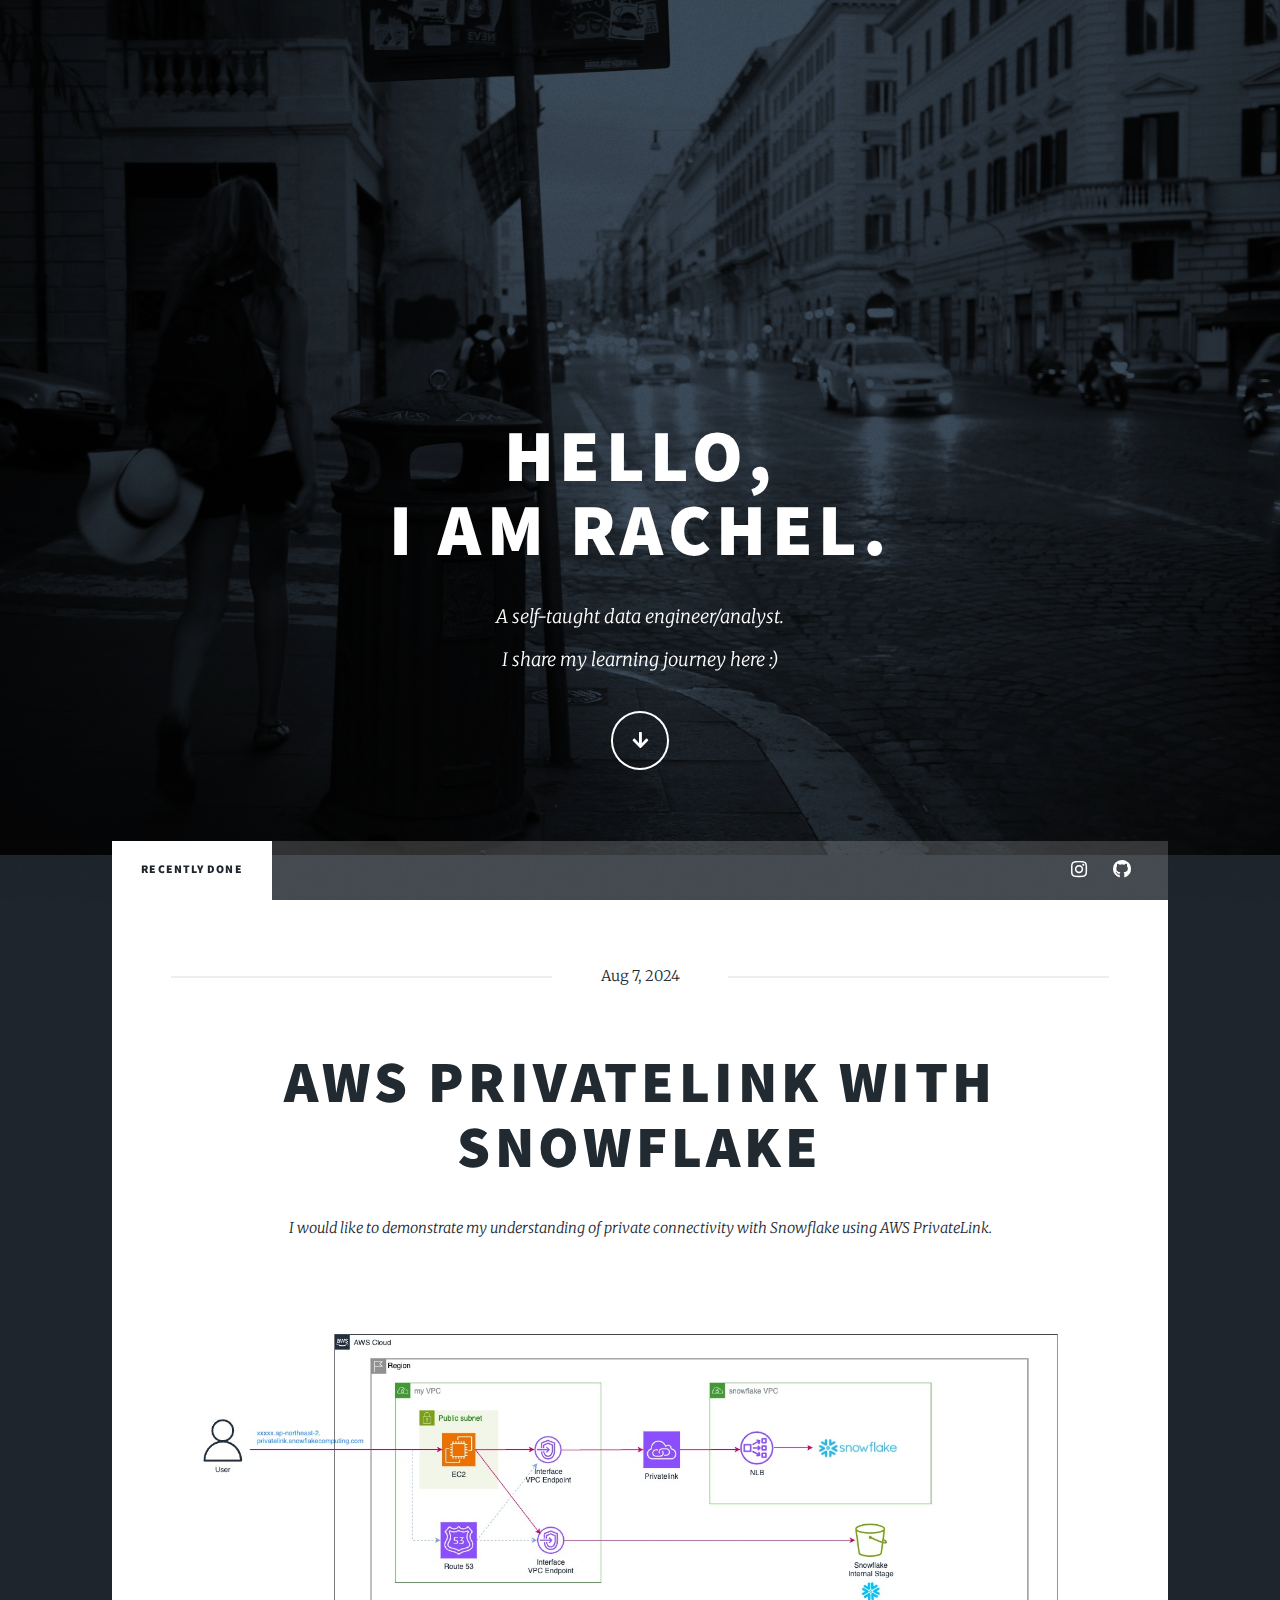
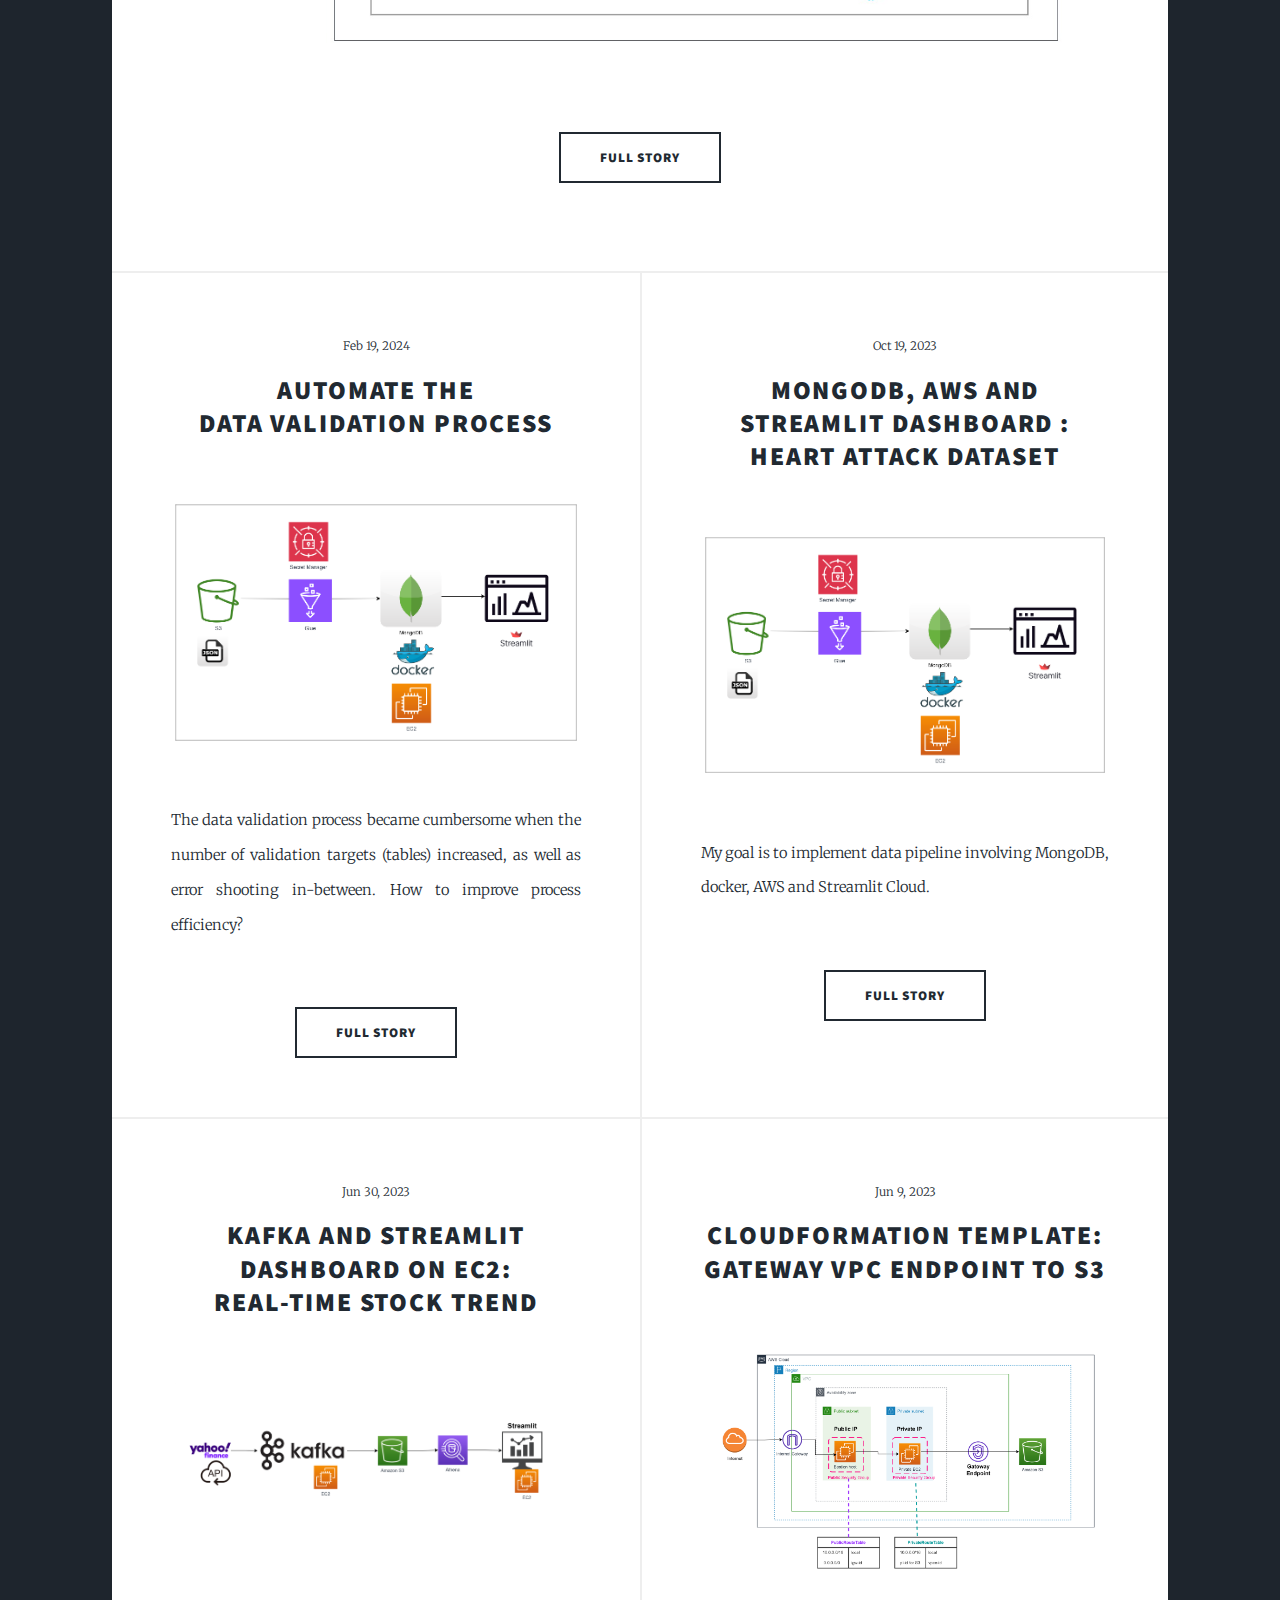
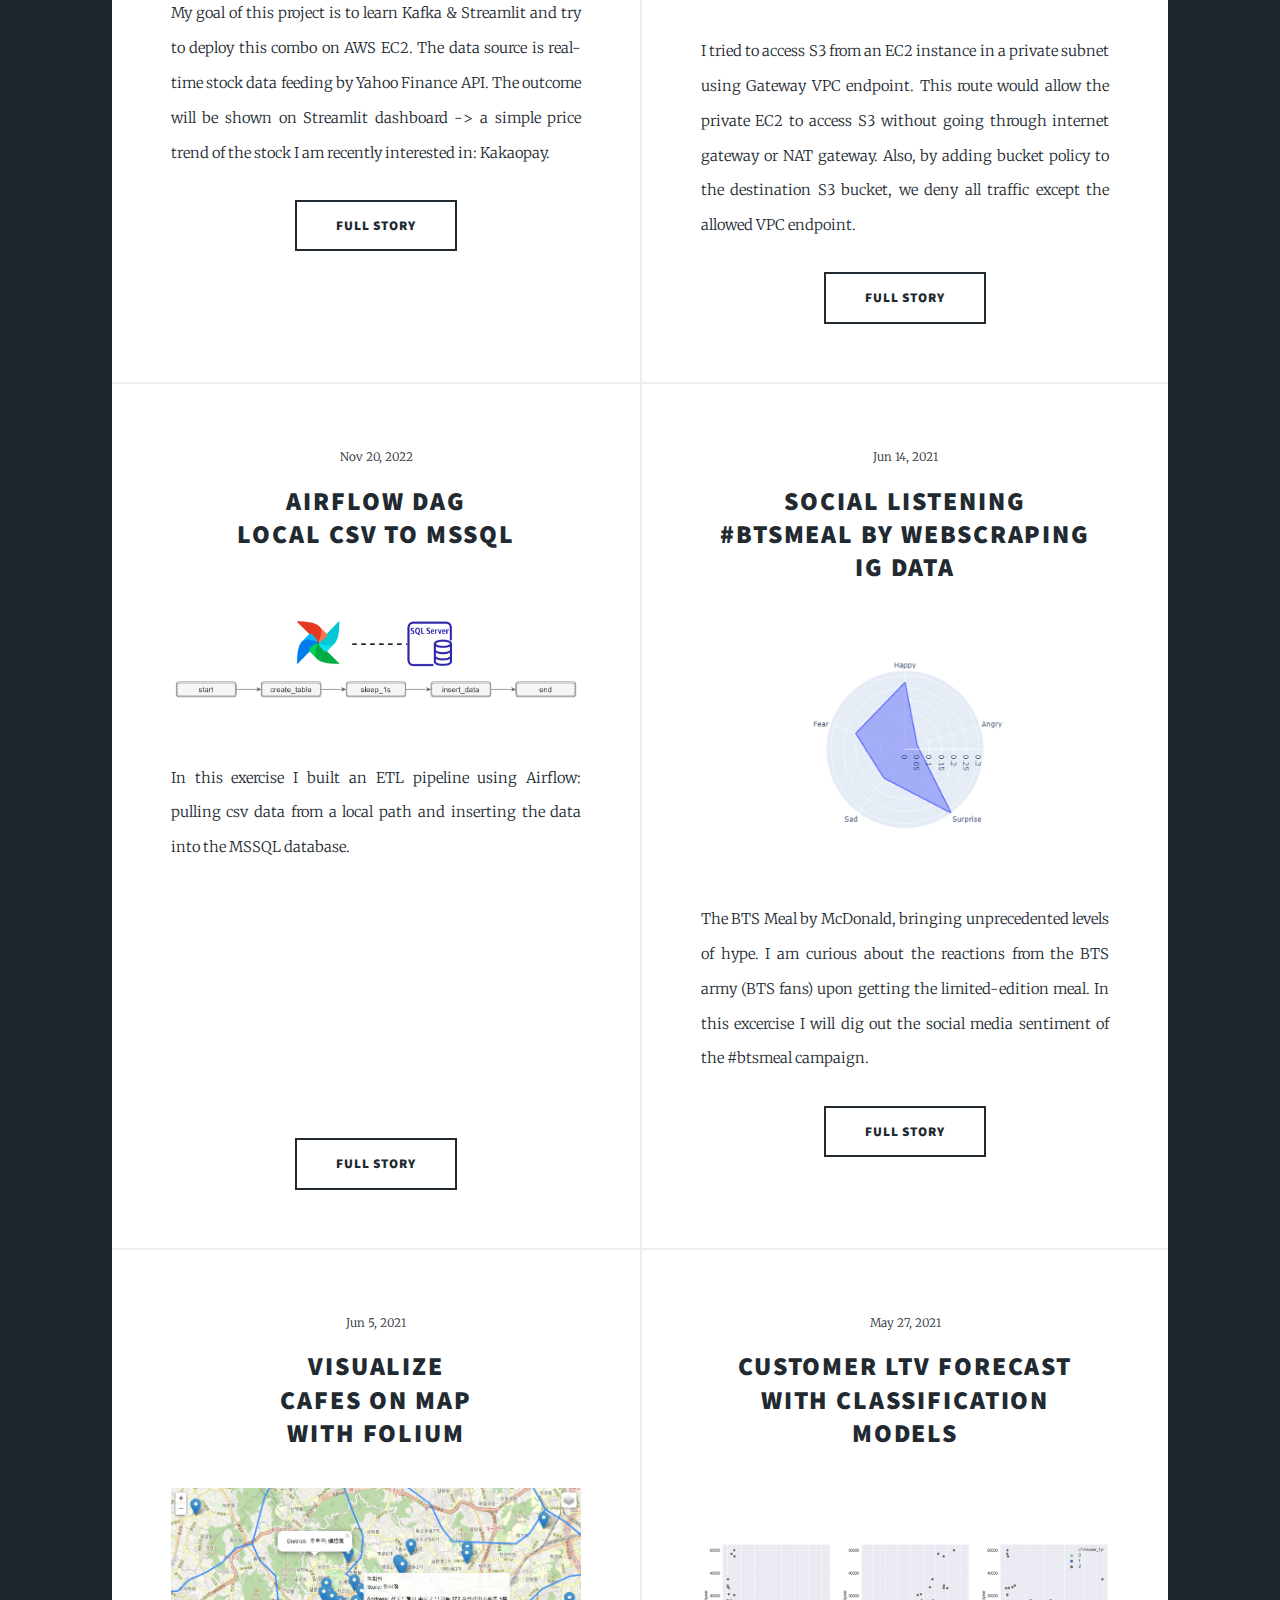
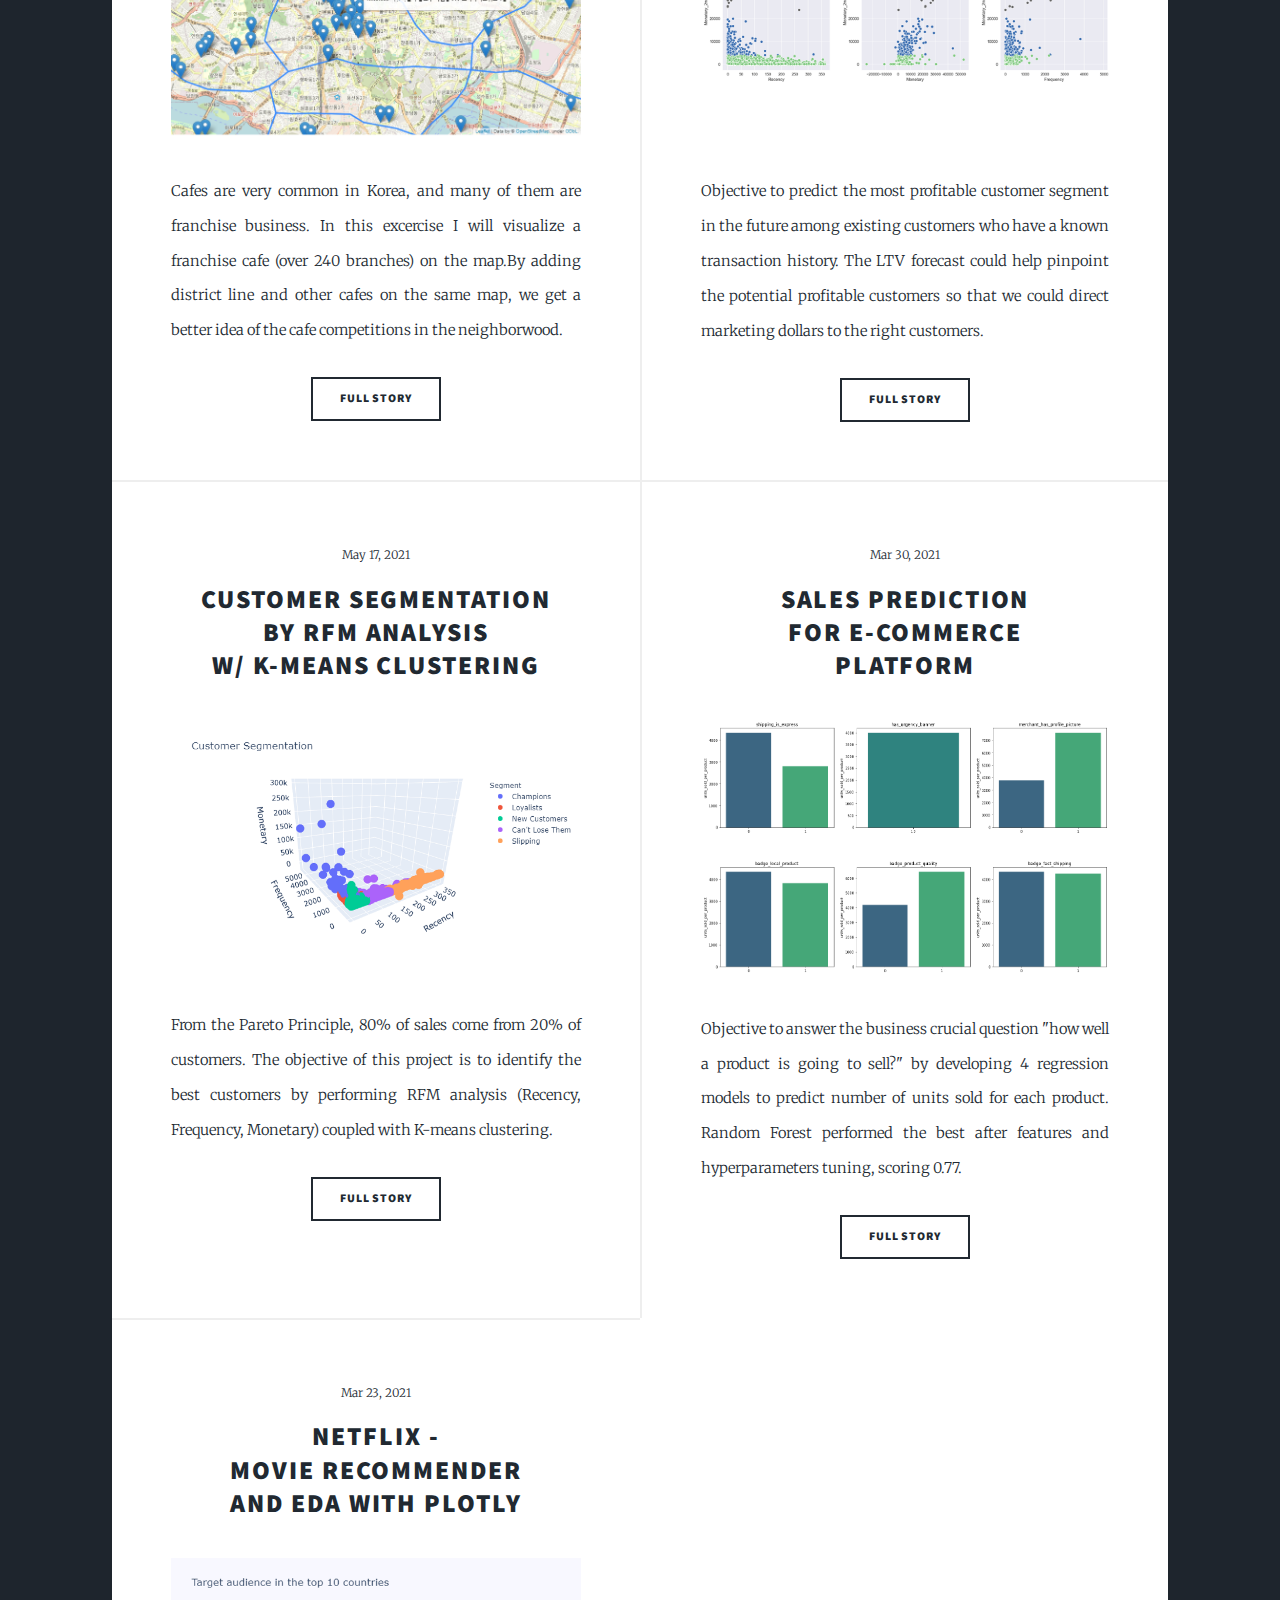
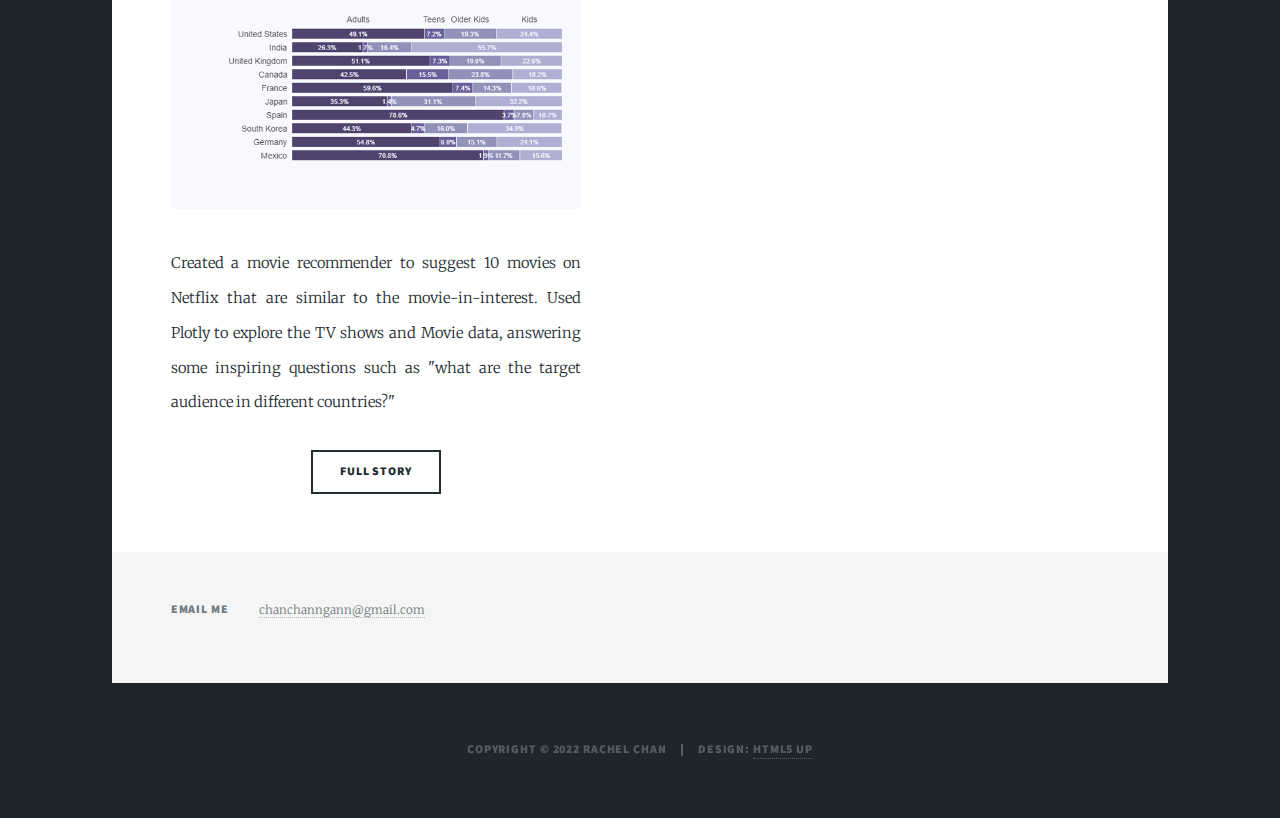
==== commit 53299123: "added index.html" ====
--- a/index.html
+++ b/index.html
@@ -54,20 +54,34 @@
 						<!-- Featured Post -->
 							<article class="post featured">
 								<header class="major">
-									<span class="date">Feb 19, 2024</span>
-									<h2><a href="https://github.com/chanchanngann/data_validation_automation">Automate the <br />
-									data validation process </a></h2>
-									<p>The data validation process became cumbersome when the number of validation targets (tables) increased, as well as error shooting in-between. How to improve process efficiency? <br />
+									<span class="date">Aug 7, 2024</span>
+									<h2><a href="https://github.com/chanchanngann/aws-snowflake-privatelink">AWS PrivateLink with<br />
+									 Snowflake </a></h2>
+									<p>I would like to demonstrate my understanding of private connectivity with Snowflake using AWS PrivateLink. <br />
 									</p>
 								</header>
-								<a href="https://github.com/chanchanngann/data_validation_automation" class="image main"><img src="images/11_workflow.png" alt="" /></a>
+								<a href="https://github.com/chanchanngann/aws-snowflake-privatelink" class="image main"><img src="images/12_privatelink.jpg" alt="" /></a>
 								<ul class="actions special">
-									<li><a href="https://github.com/chanchanngann/data_validation_automation" class="button large">Full Story</a></li>
+									<li><a href="https://github.com/chanchanngann/aws-snowflake-privatelink" class="button large">Full Story</a></li>
 								</ul>
 							</article>
 
 						<!-- Posts -->
 							<section class="posts">
+								<article>
+									<header>
+										<span class="date">Feb 19, 2024</span>
+										<h2><a href="https://github.com/chanchanngann/data_validation_automation">Automate the <br />
+										 data validation process</a></h2>
+									</header>
+									<a href="https://github.com/chanchanngann/data_validation_automation" class="image main"><img src="images/10_mongo_architecture.png" alt="" /></a>
+									<p>The data validation process became cumbersome when the number of validation targets (tables) increased, as well as error shooting in-between. How to improve process efficiency? <br />
+										<br />
+									</p>
+									<ul class="actions special">
+										<li><a href="https://github.com/chanchanngann/data_validation_automation" class="button large">Full Story</a></li>
+									</ul>
+								</article>
 								<article>
 									<header>
 										<span class="date">Oct 19, 2023</span>
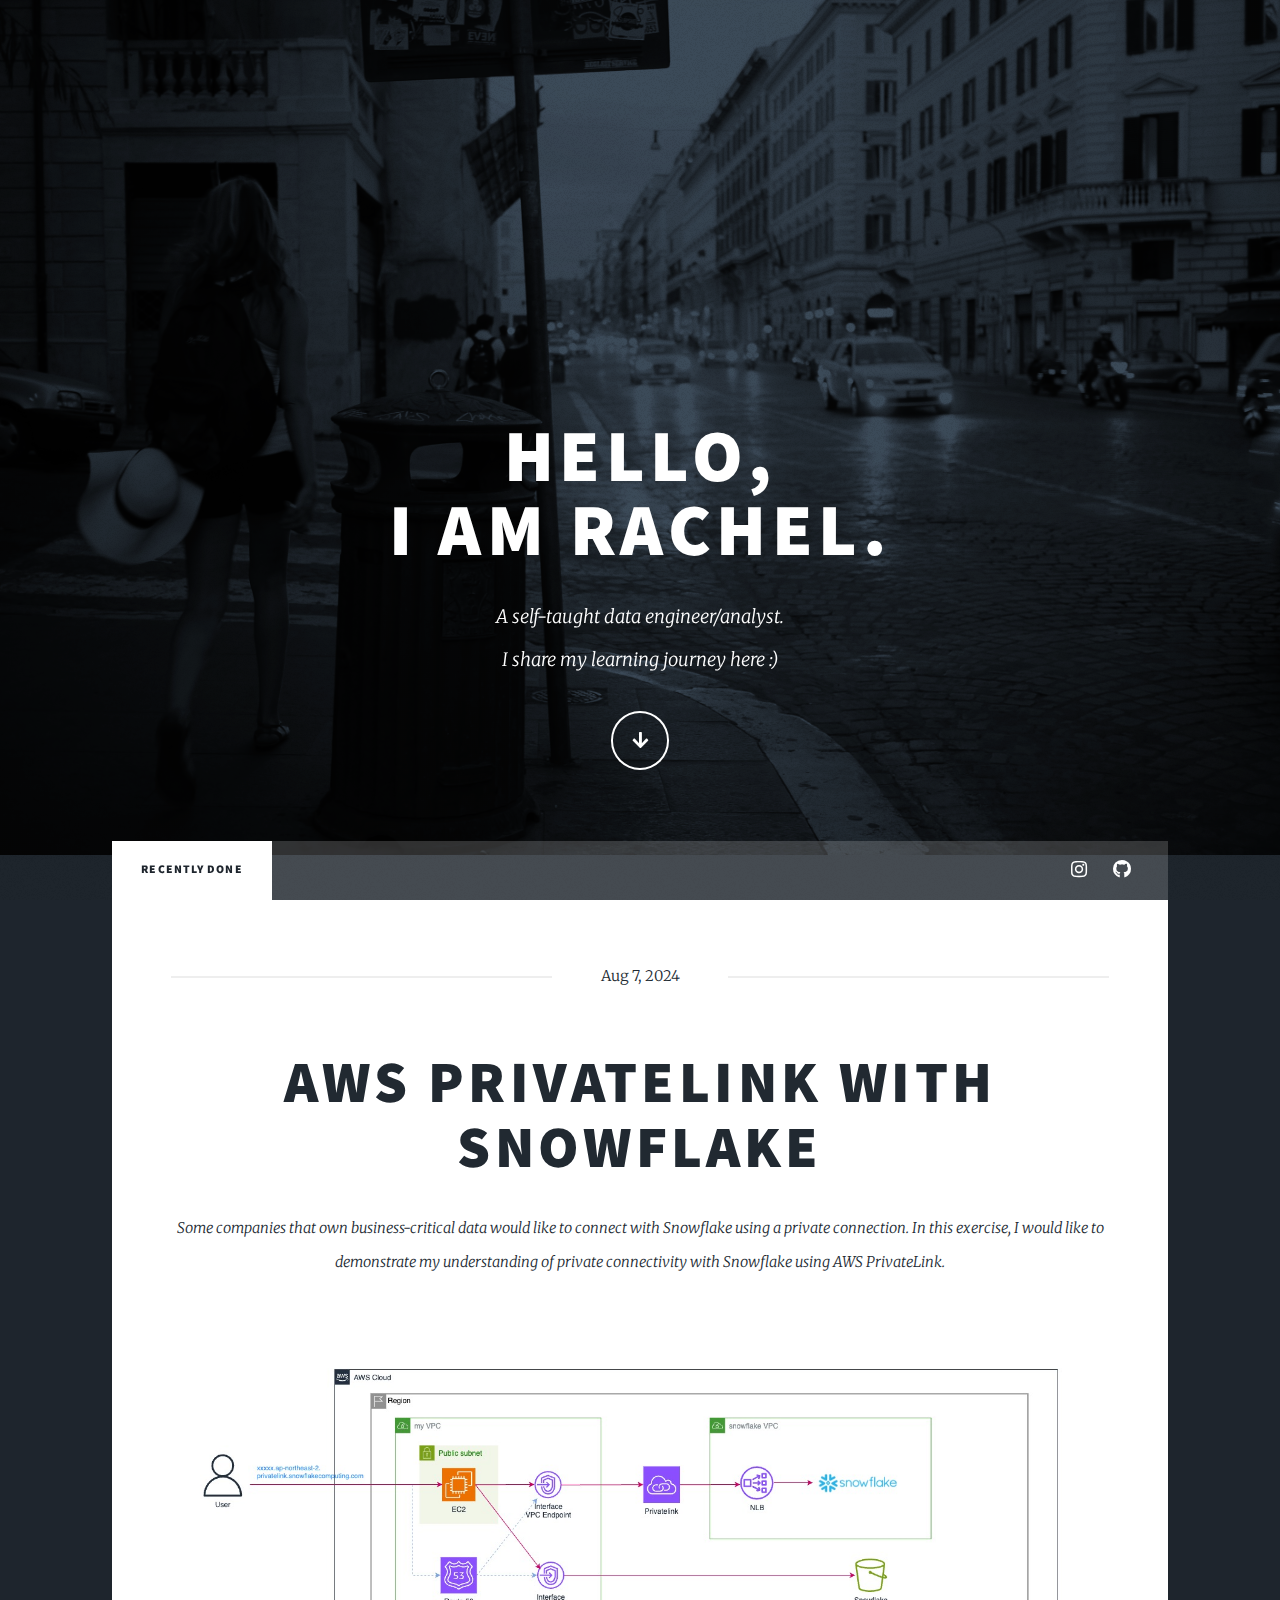
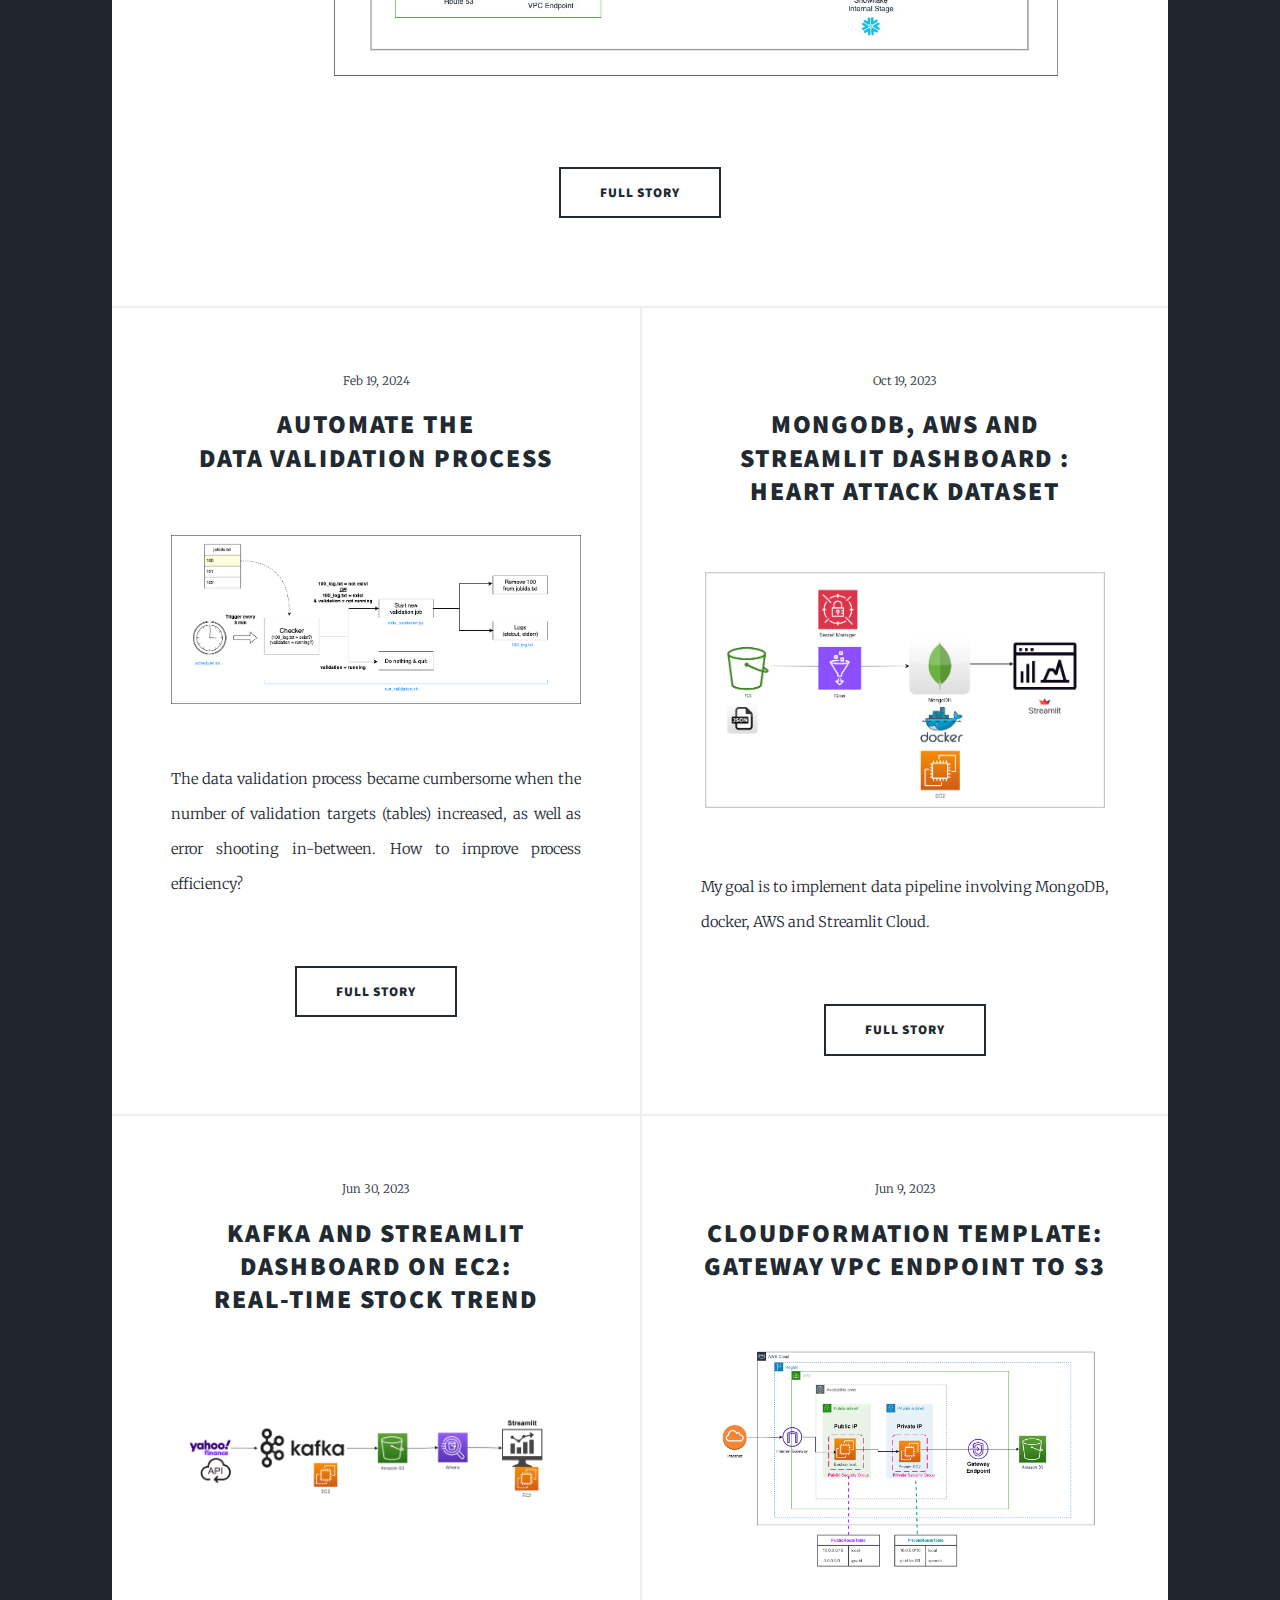
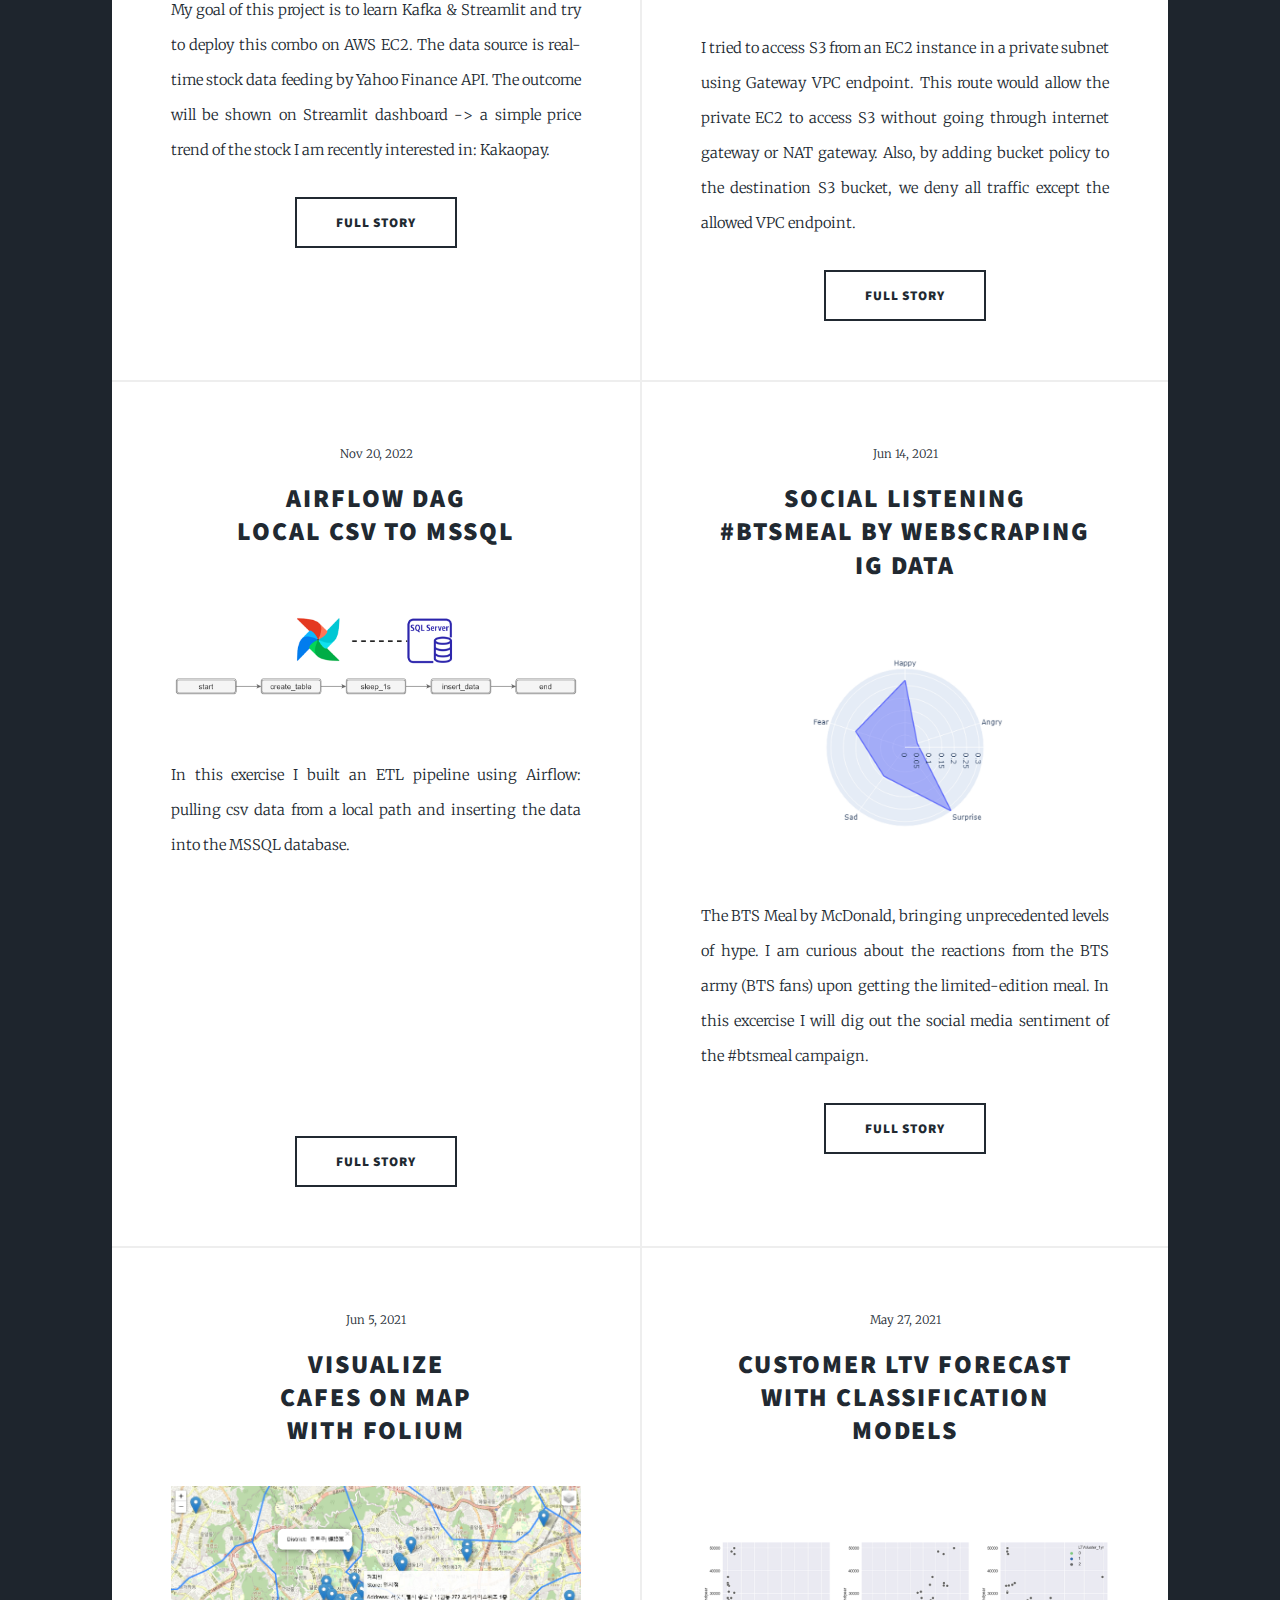
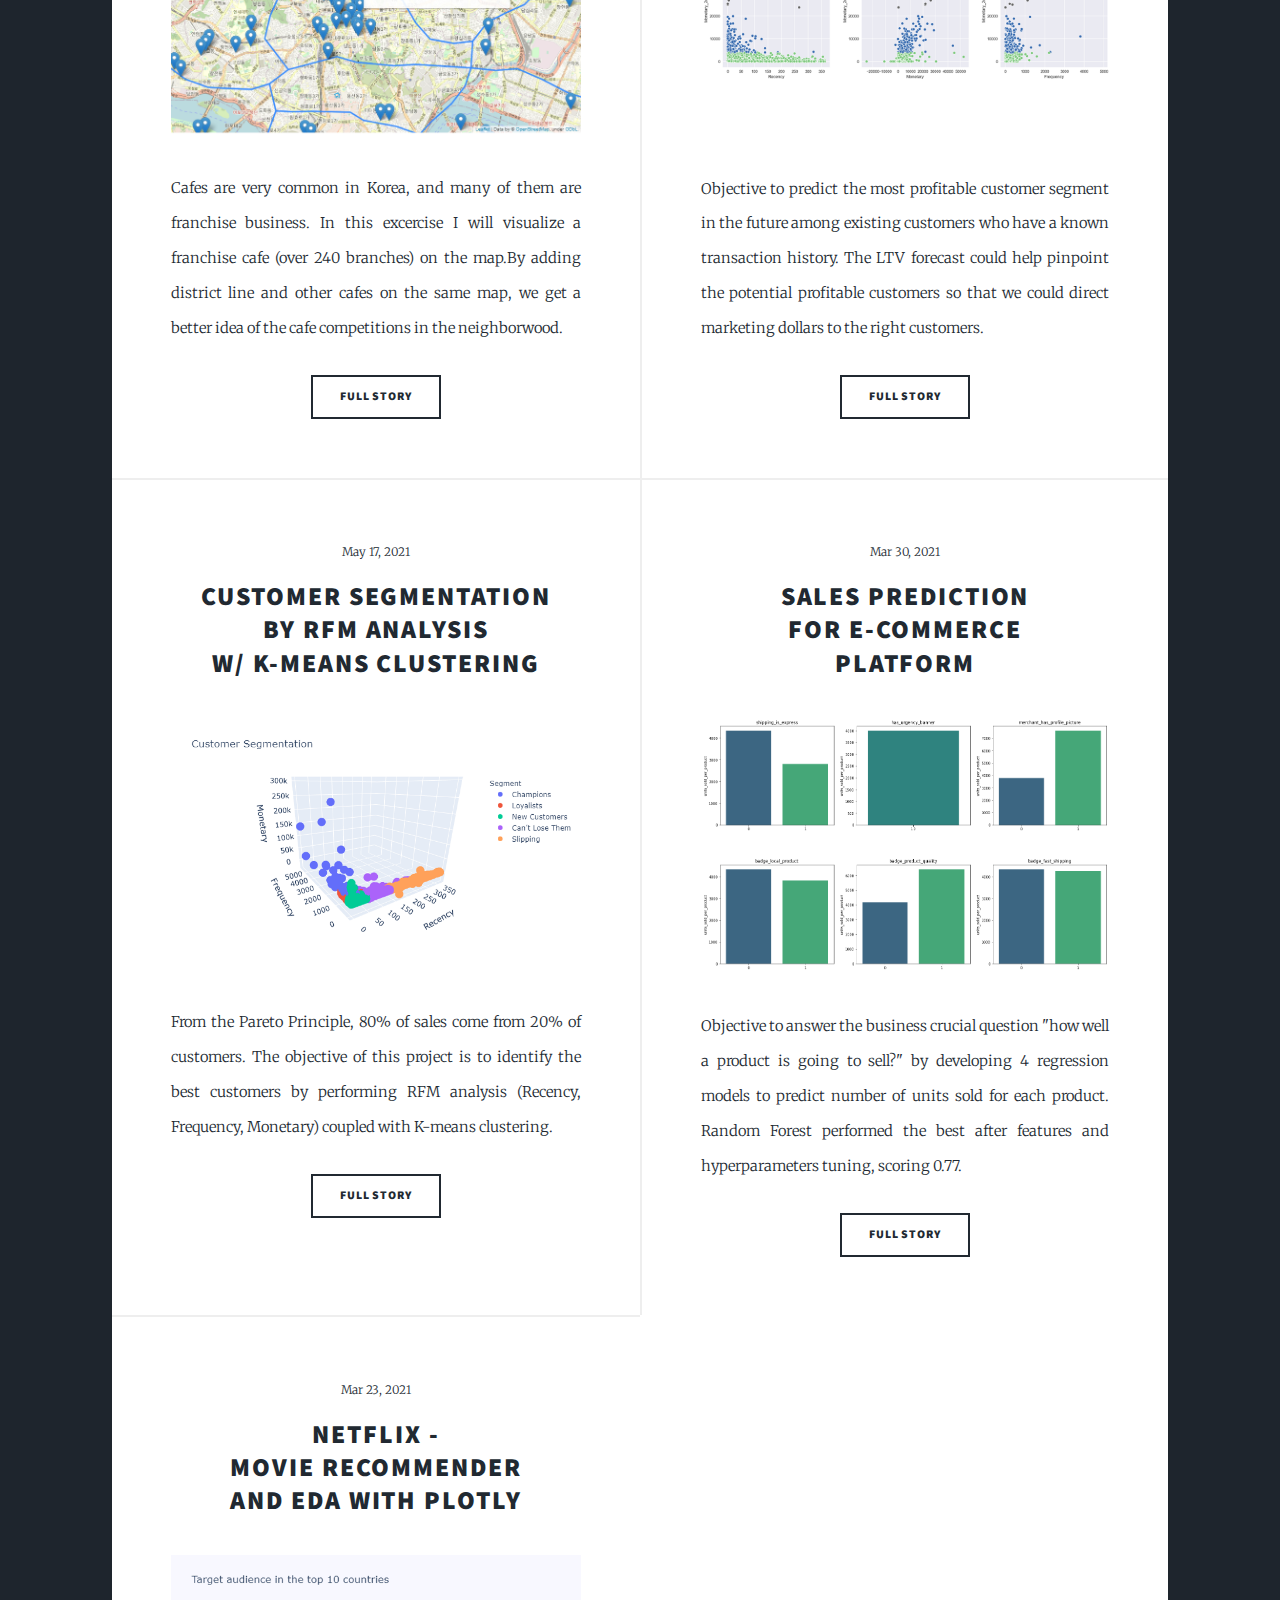
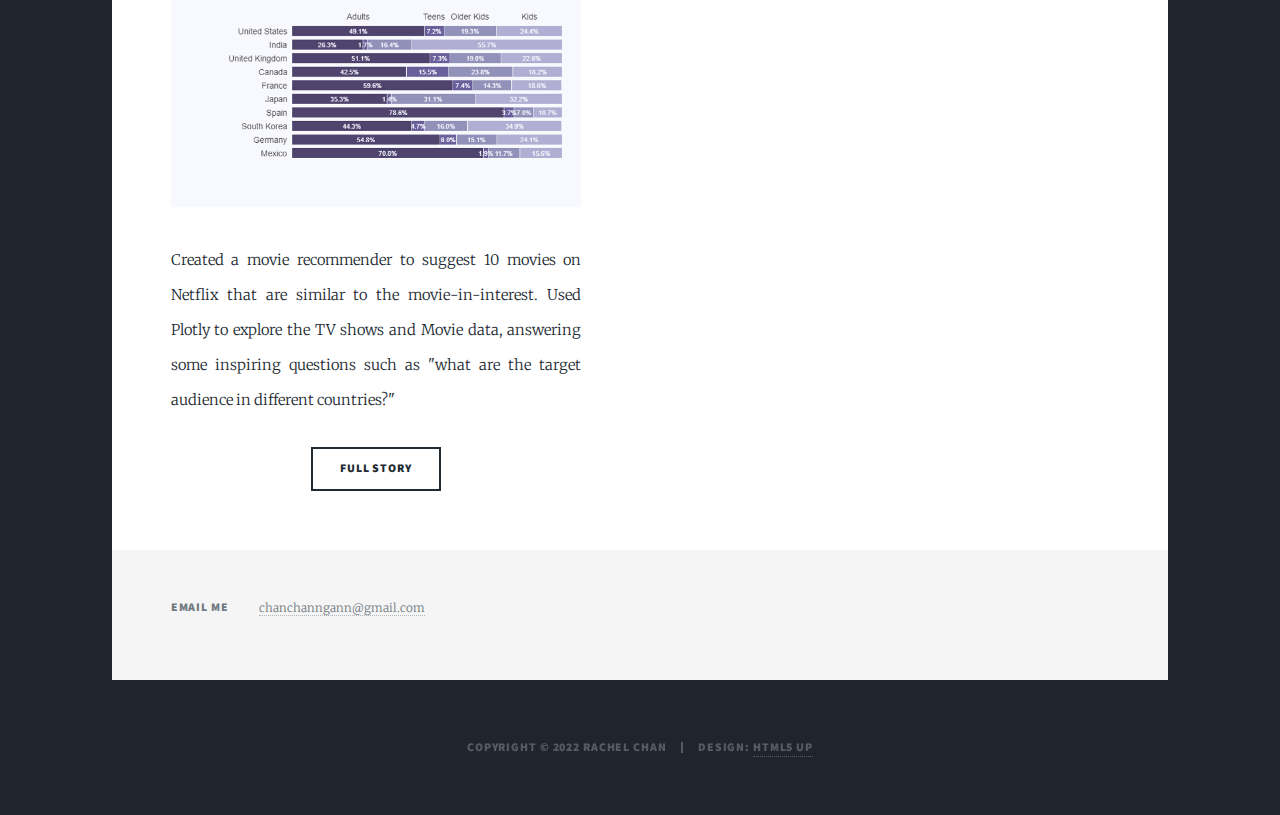
==== commit 6831558a: "Update index.html" ====
--- a/index.html
+++ b/index.html
@@ -57,7 +57,7 @@
 									<span class="date">Aug 7, 2024</span>
 									<h2><a href="https://github.com/chanchanngann/aws-snowflake-privatelink">AWS PrivateLink with<br />
 									 Snowflake </a></h2>
-									<p>I would like to demonstrate my understanding of private connectivity with Snowflake using AWS PrivateLink. <br />
+									<p>Some companies that own business-critical data would like to connect with Snowflake using a private connection. In this exercise, I would like to demonstrate my understanding of private connectivity with Snowflake using AWS PrivateLink. <br />
 									</p>
 								</header>
 								<a href="https://github.com/chanchanngann/aws-snowflake-privatelink" class="image main"><img src="images/12_privatelink.jpg" alt="" /></a>
@@ -74,7 +74,7 @@
 										<h2><a href="https://github.com/chanchanngann/data_validation_automation">Automate the <br />
 										 data validation process</a></h2>
 									</header>
-									<a href="https://github.com/chanchanngann/data_validation_automation" class="image main"><img src="images/10_mongo_architecture.png" alt="" /></a>
+									<a href="https://github.com/chanchanngann/data_validation_automation" class="image main"><img src="images/11_workflow.png" alt="" /></a>
 									<p>The data validation process became cumbersome when the number of validation targets (tables) increased, as well as error shooting in-between. How to improve process efficiency? <br />
 										<br />
 									</p>
@@ -310,4 +310,4 @@
 			<script src="assets/js/main.js"></script>
 
 	</body>
-</html>+</html>
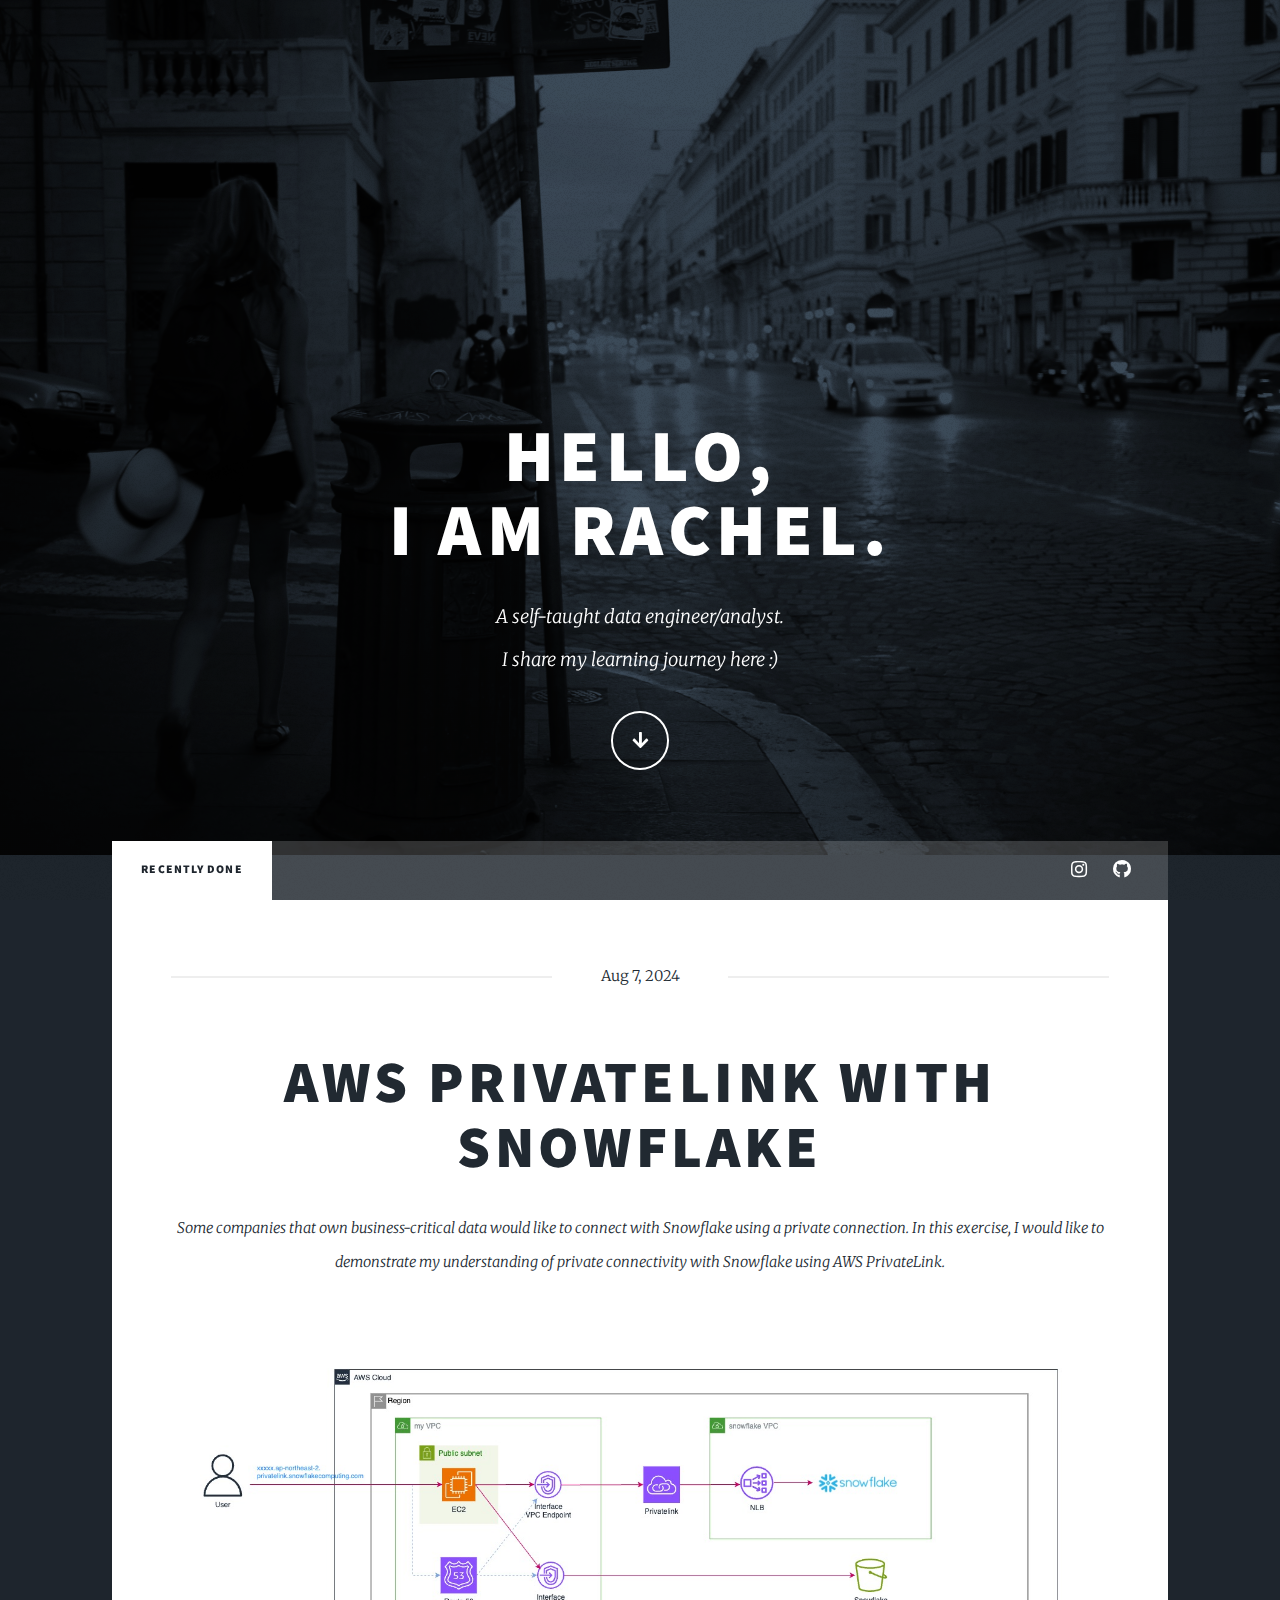
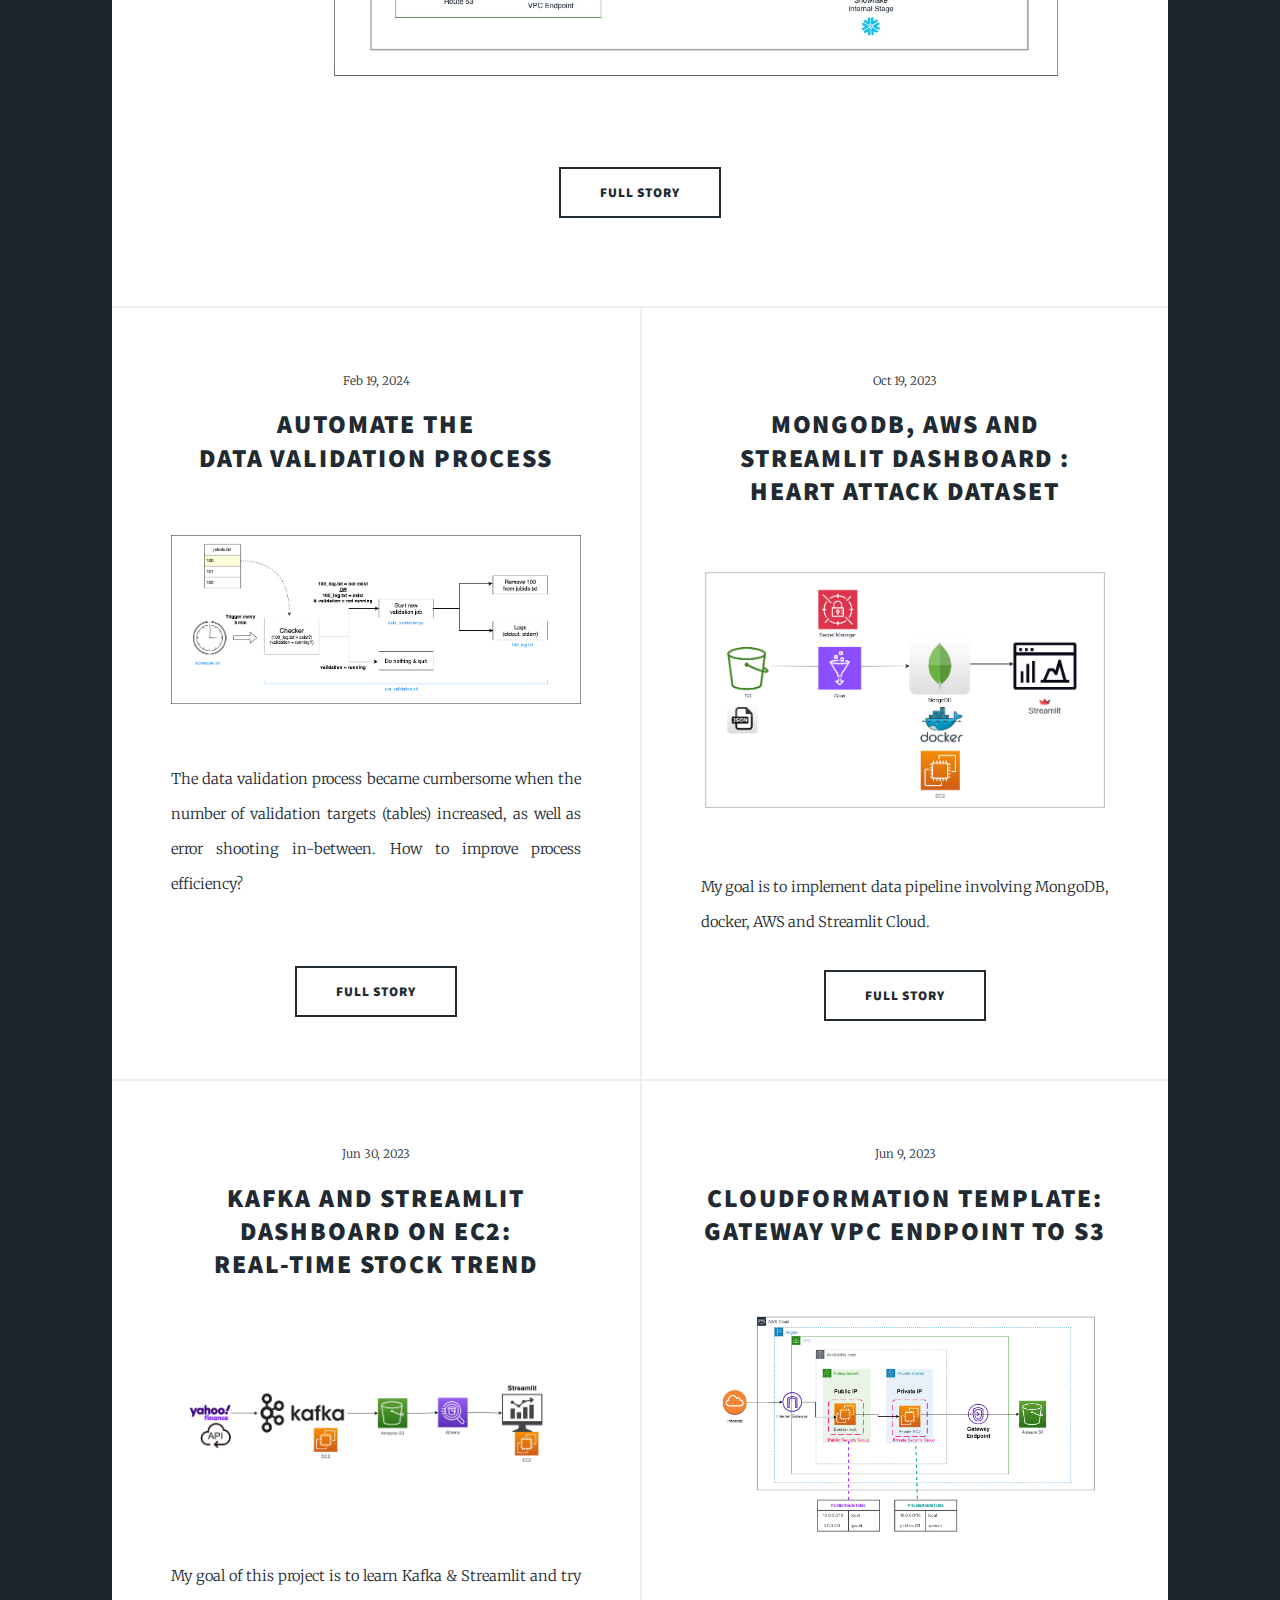
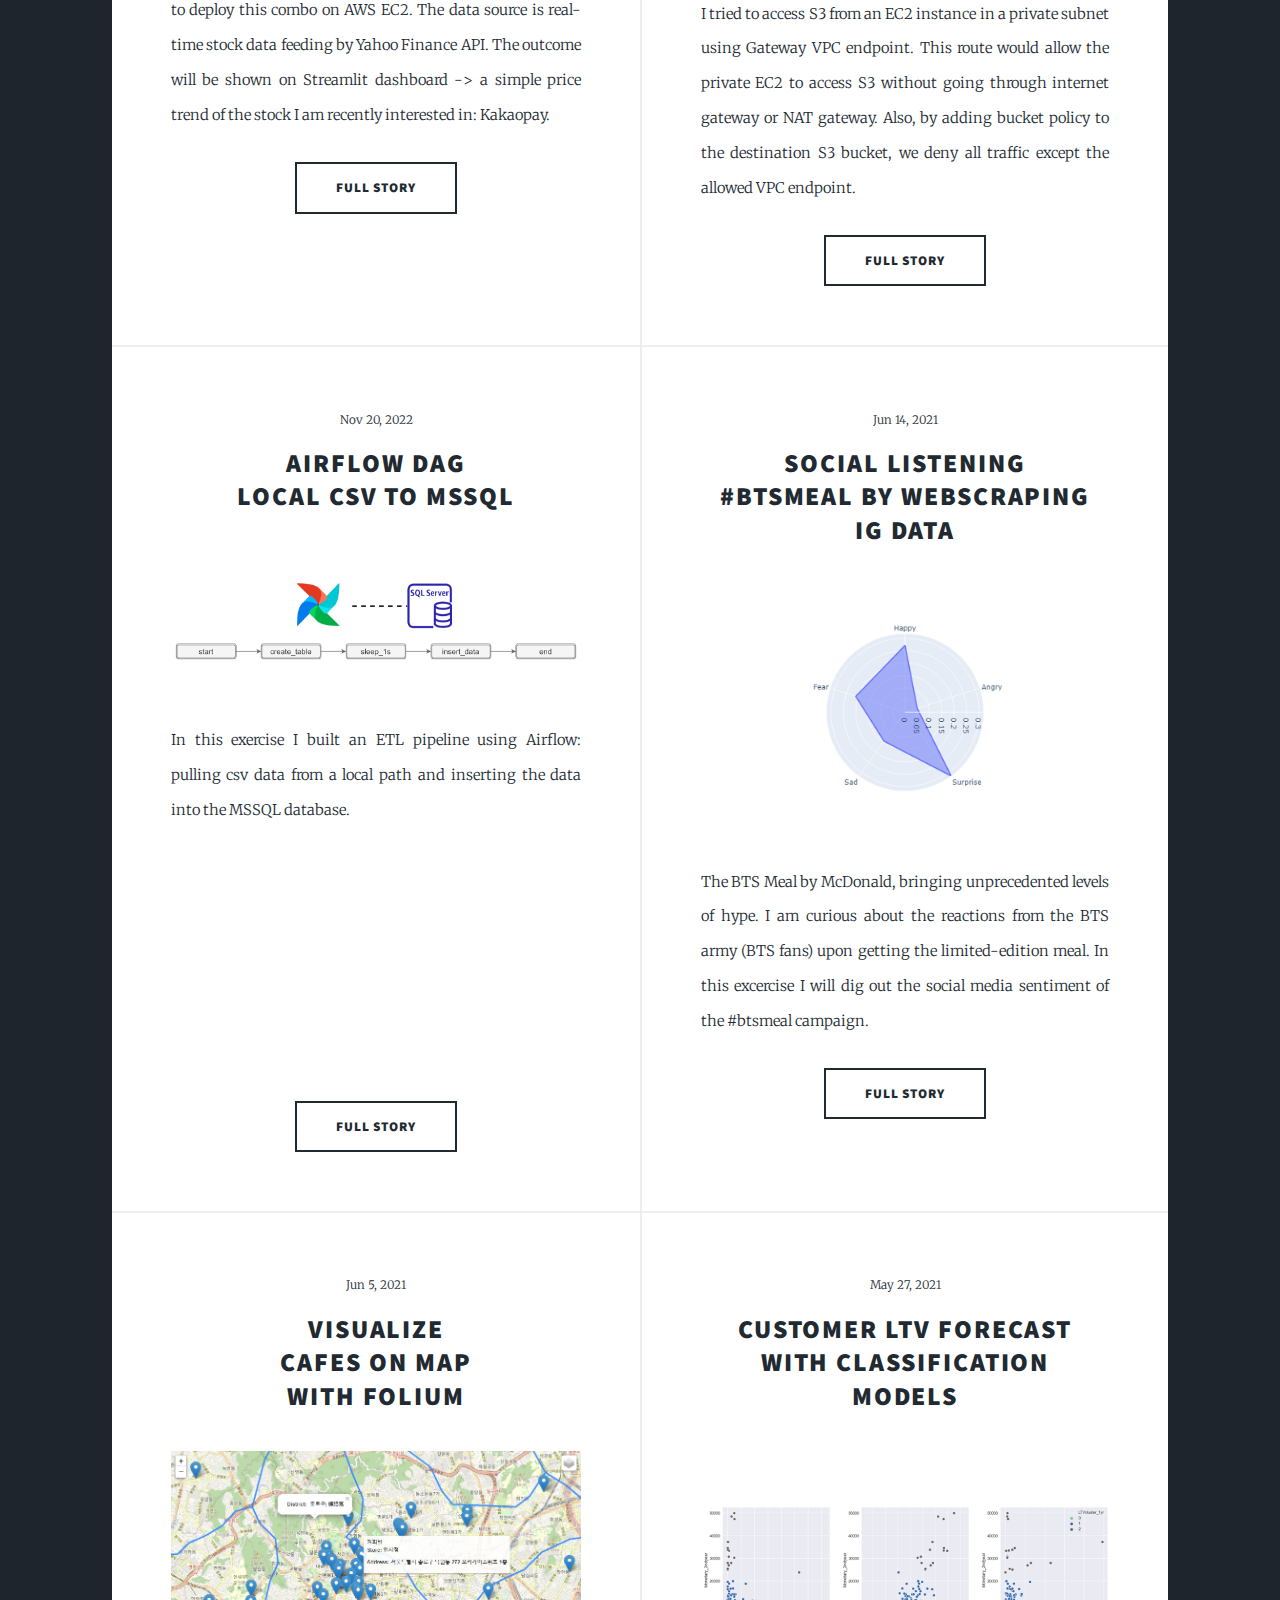
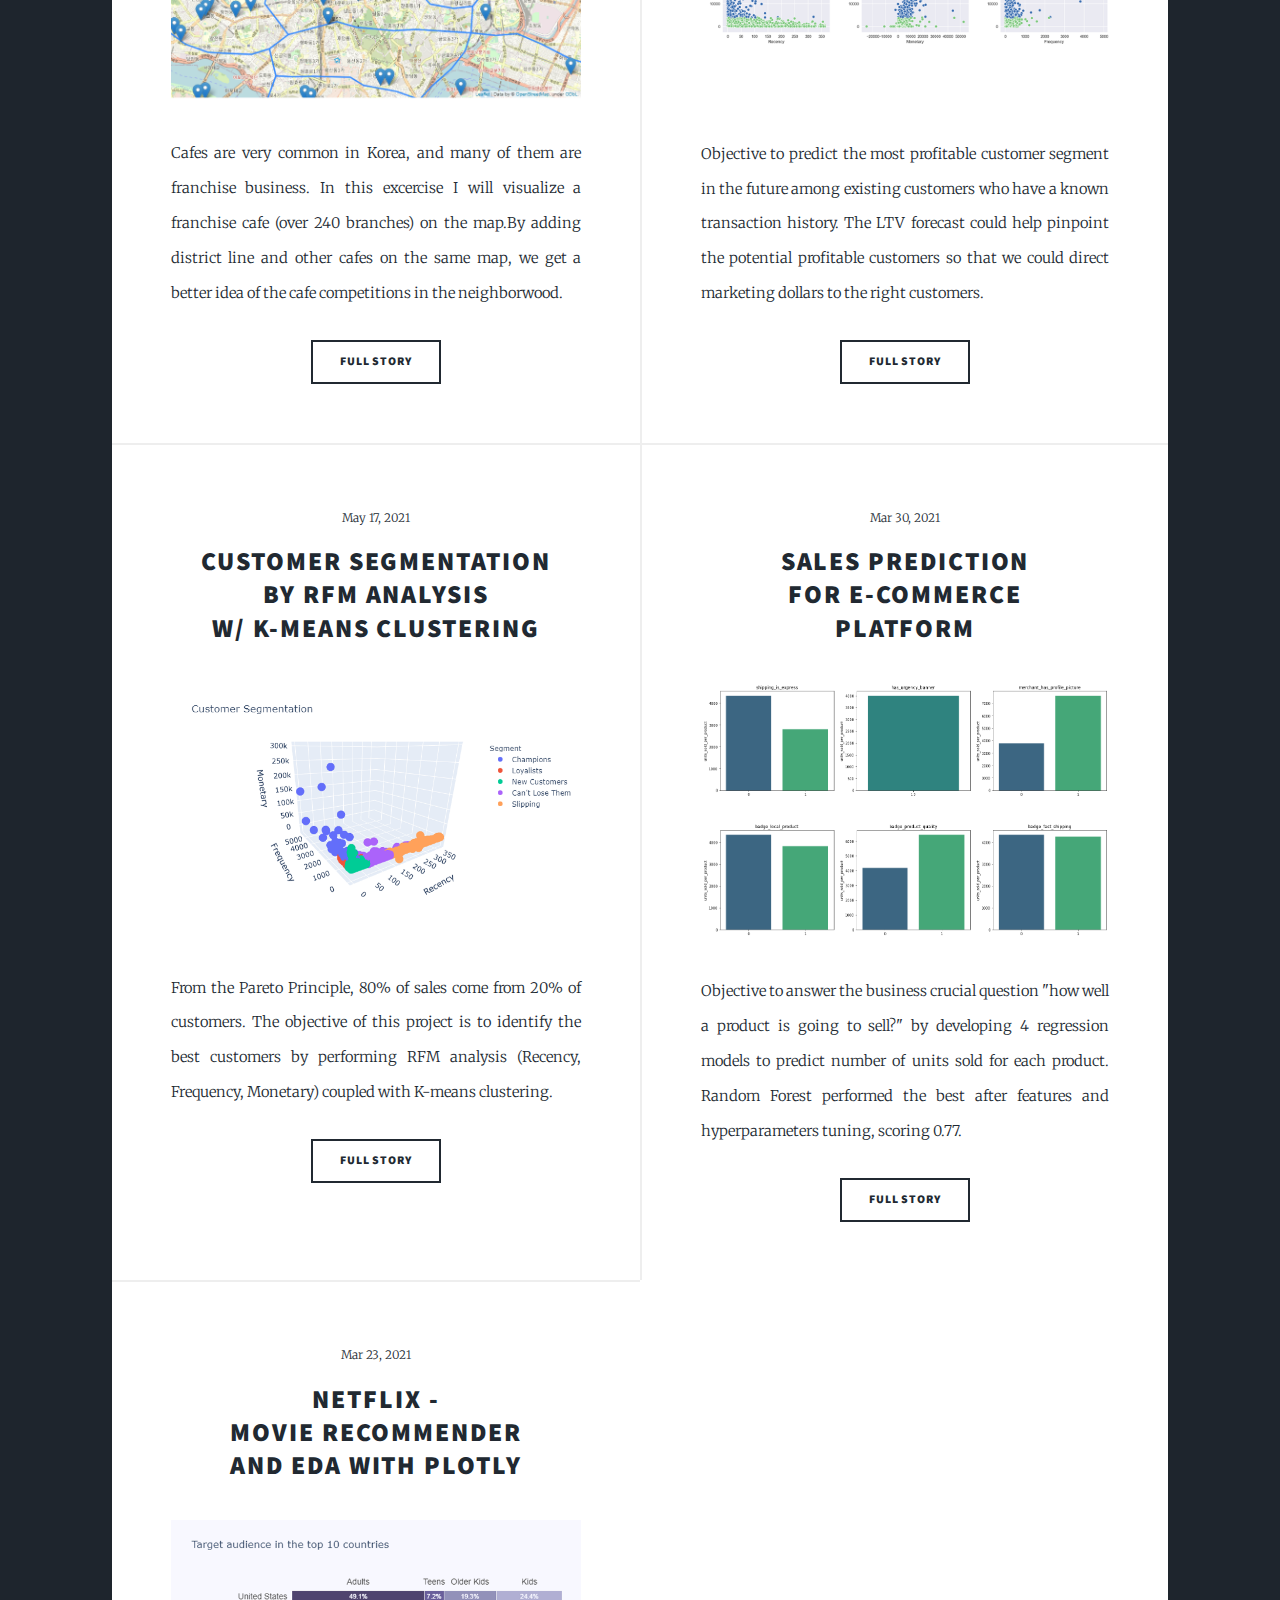
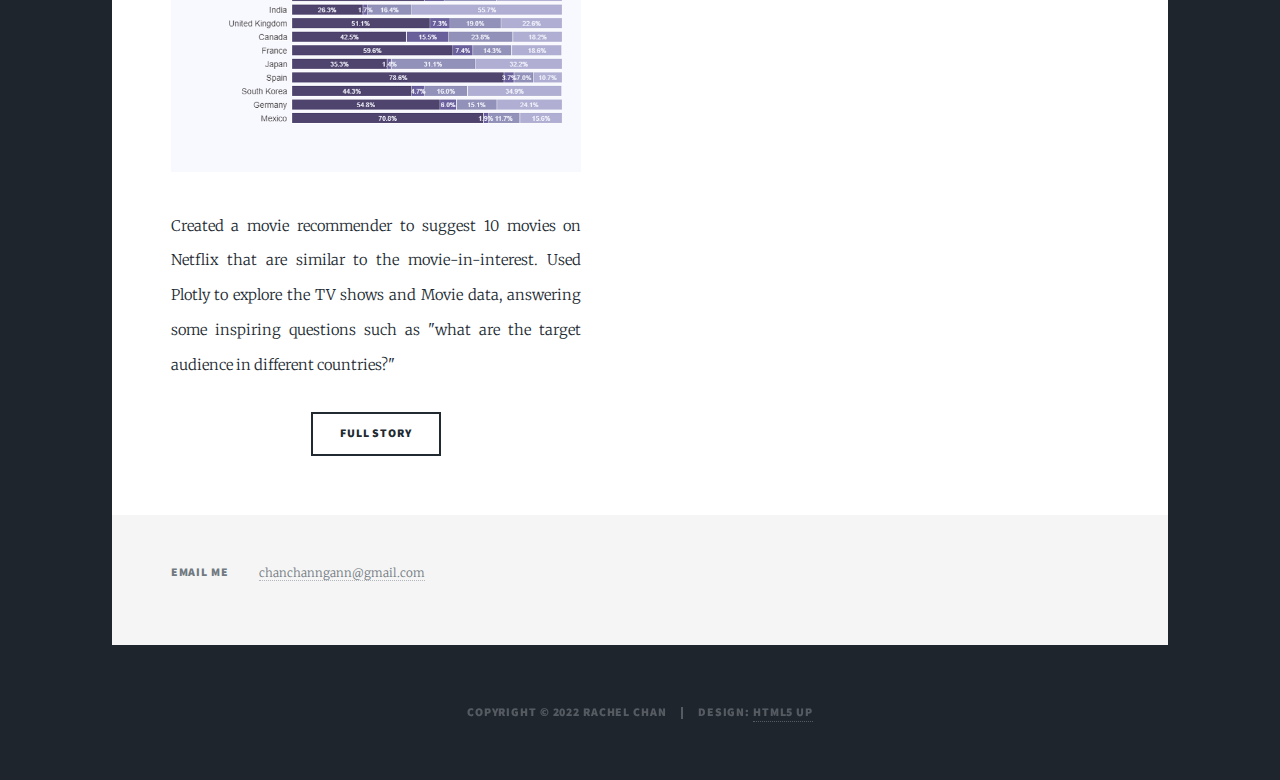
==== commit fa8ec3e7: "Update index.html" ====
--- a/index.html
+++ b/index.html
@@ -90,7 +90,6 @@
 									</header>
 									<a href="https://github.com/chanchanngann/mongo_streamlit" class="image main"><img src="images/10_mongo_architecture.png" alt="" /></a>
 									<p>My goal is to implement data pipeline involving MongoDB, docker, AWS and Streamlit Cloud. <br />
-										<br />
 									</p>
 									<ul class="actions special">
 										<li><a href="https://github.com/chanchanngann/mongo_streamlit" class="button large">Full Story</a></li>
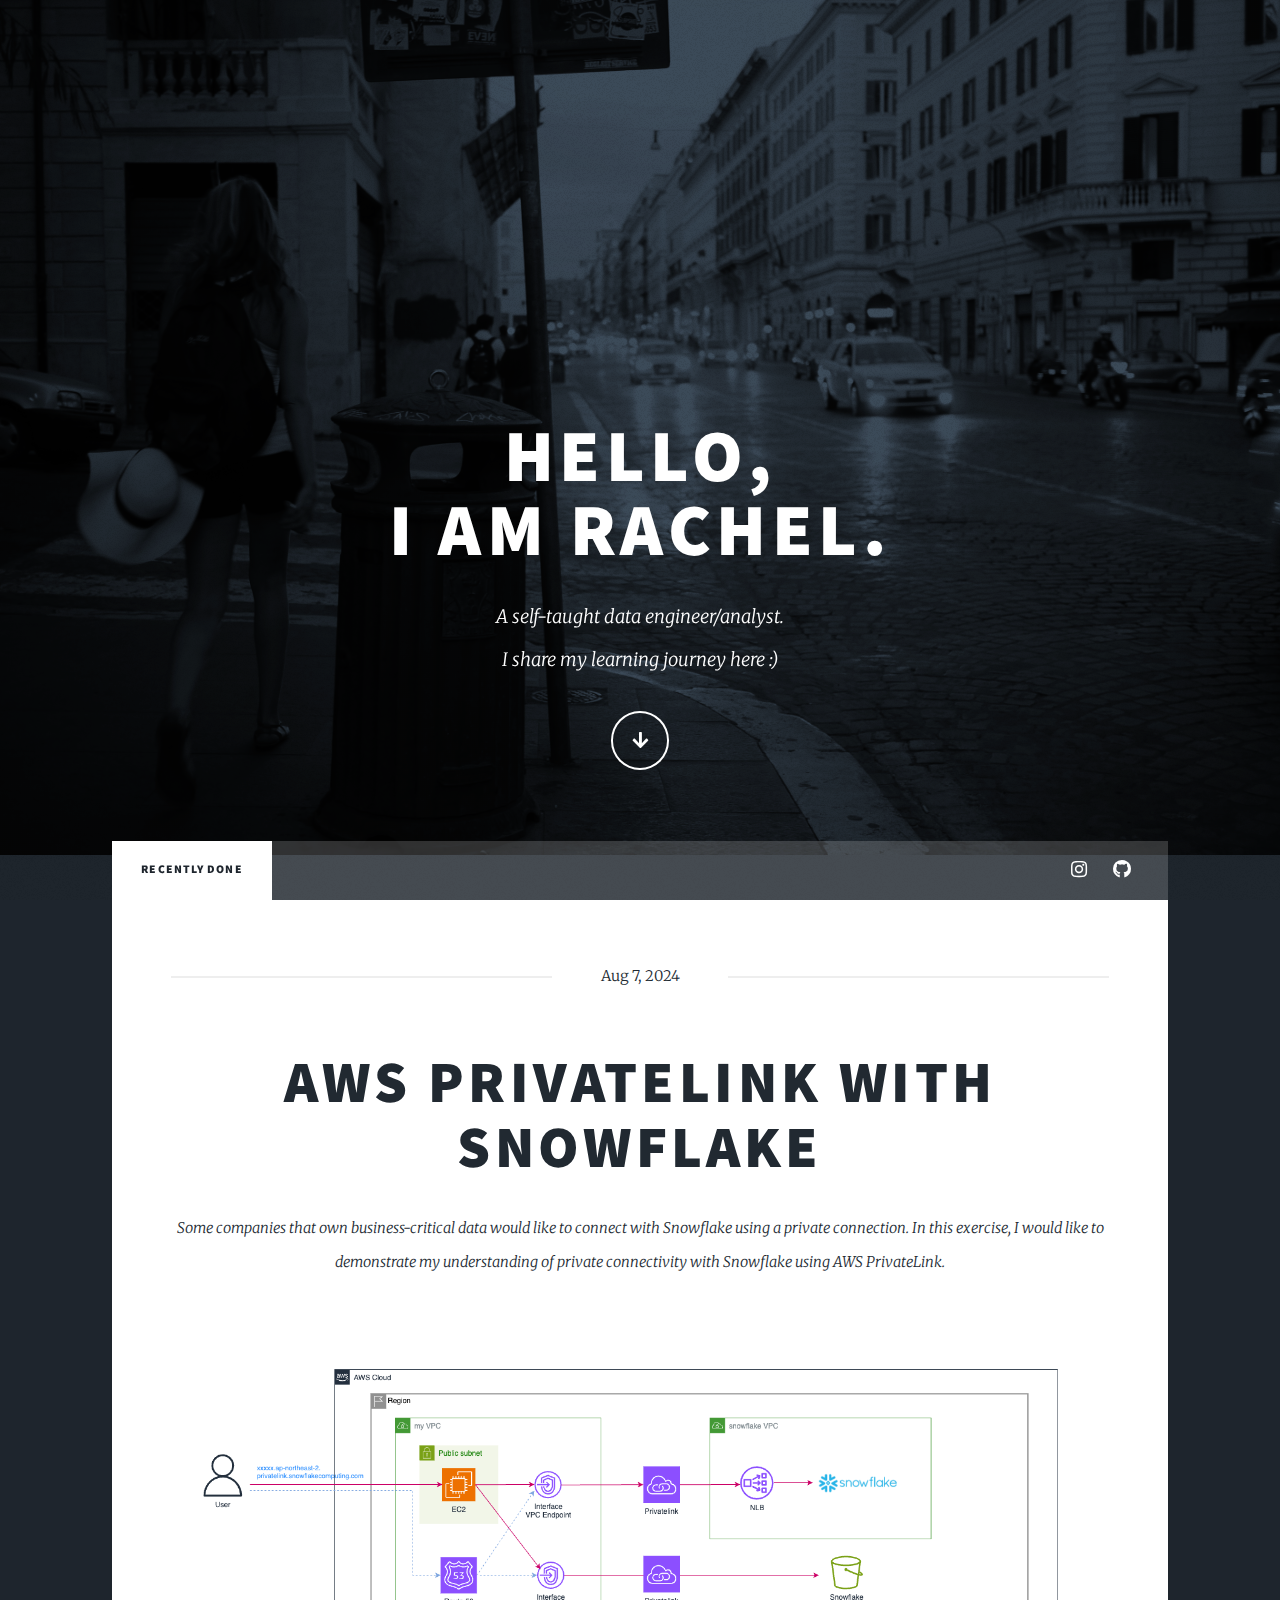
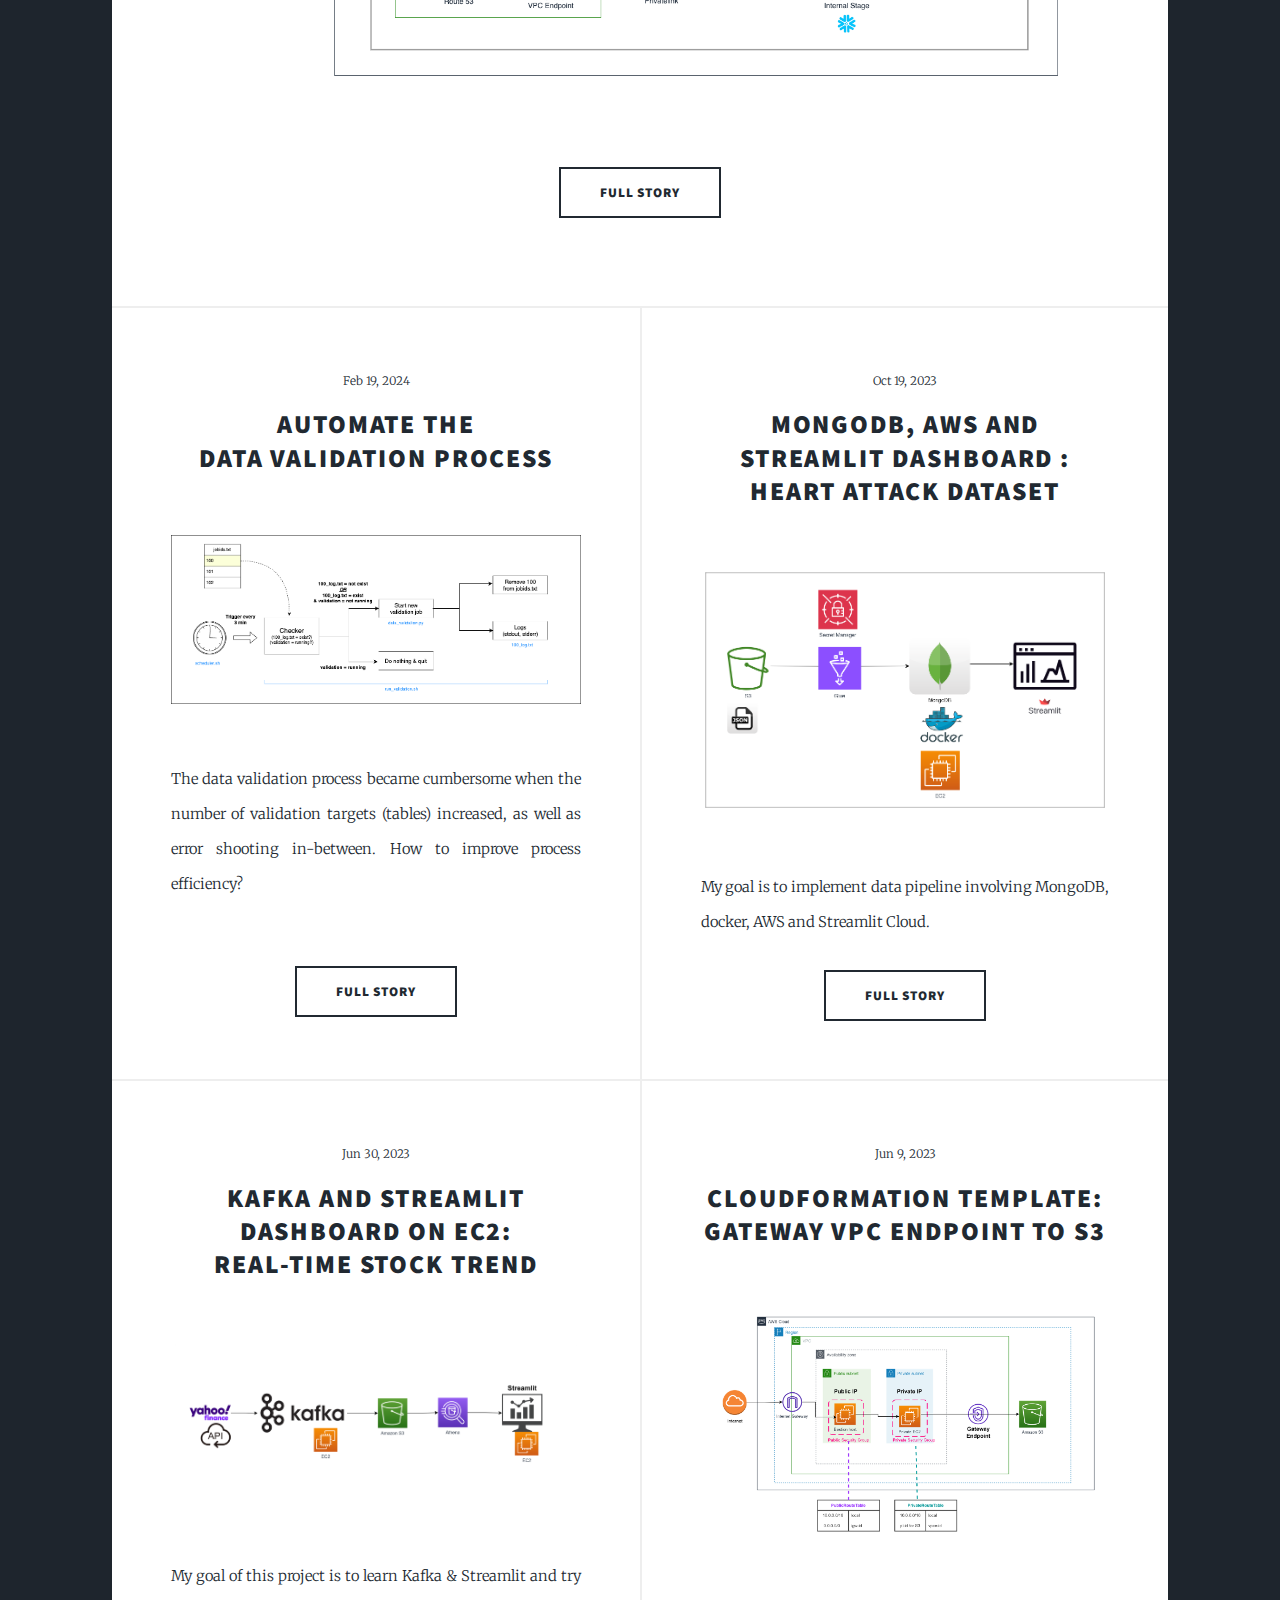
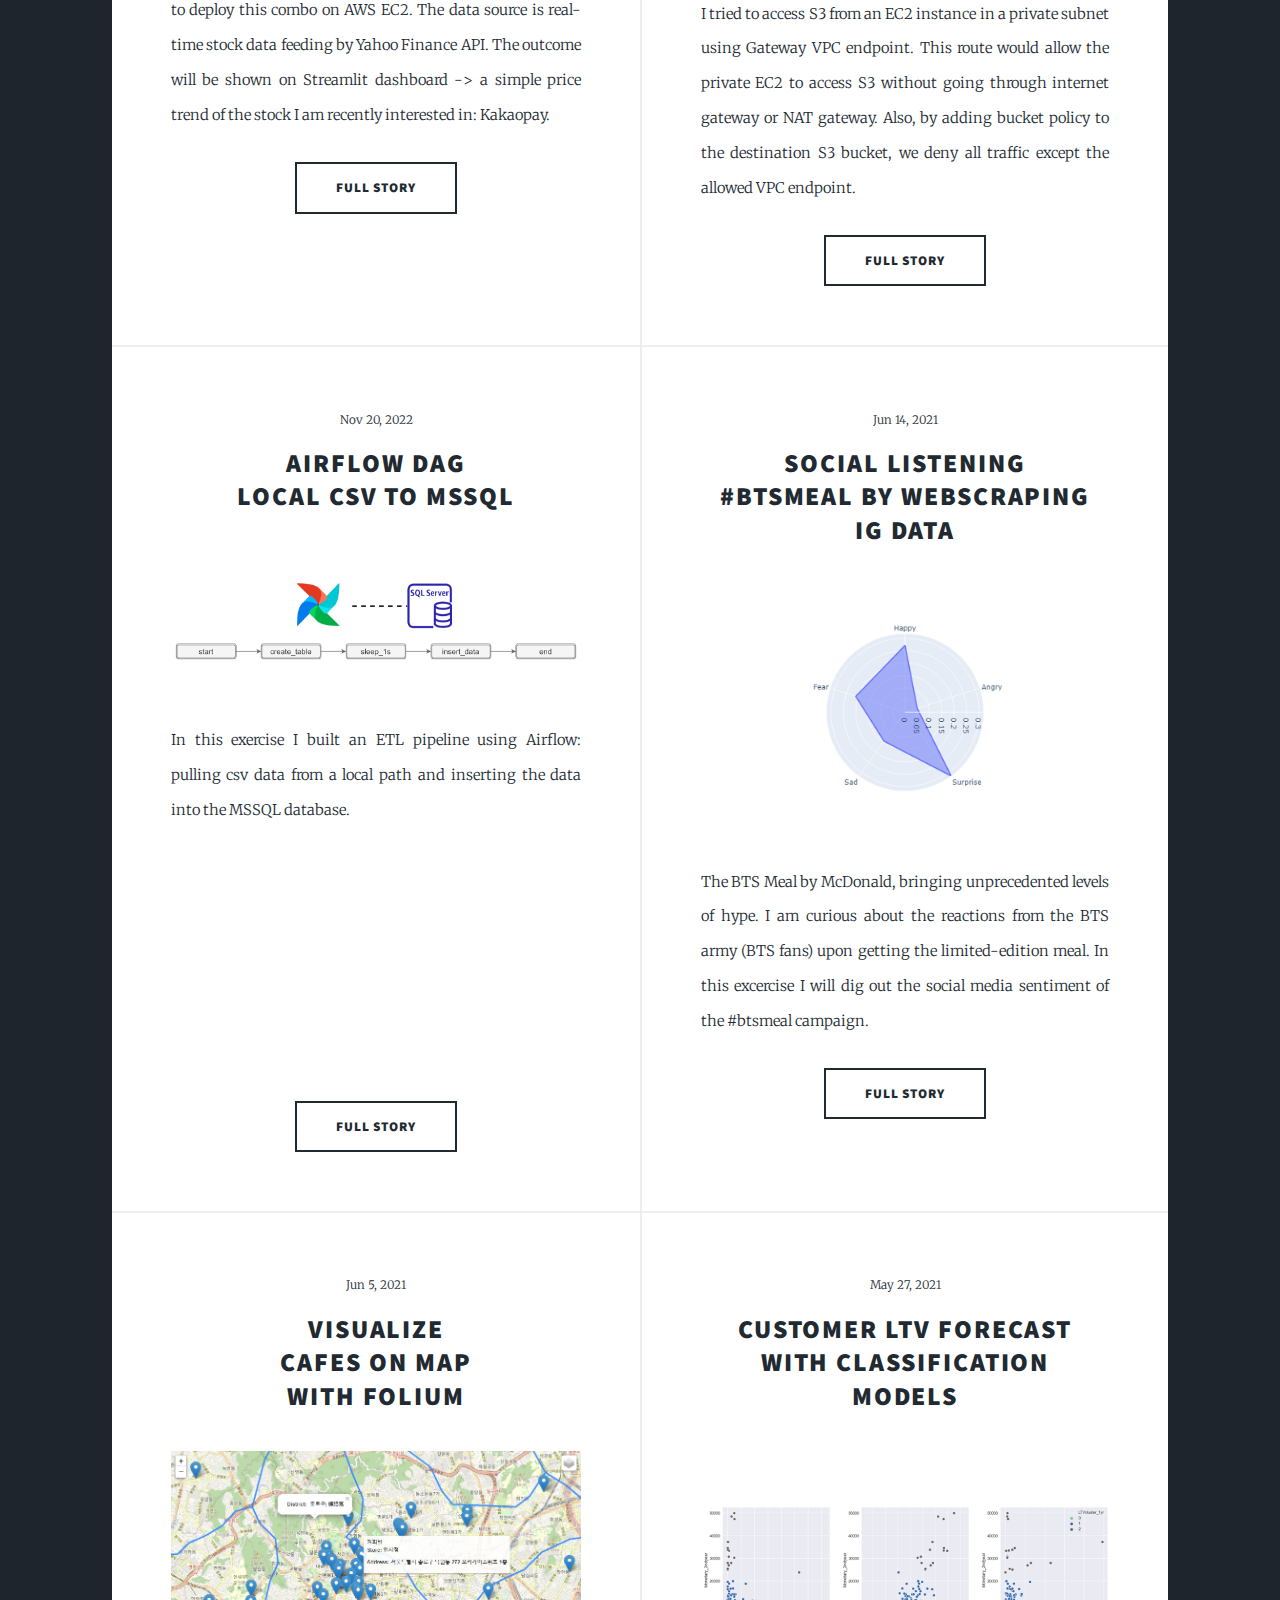
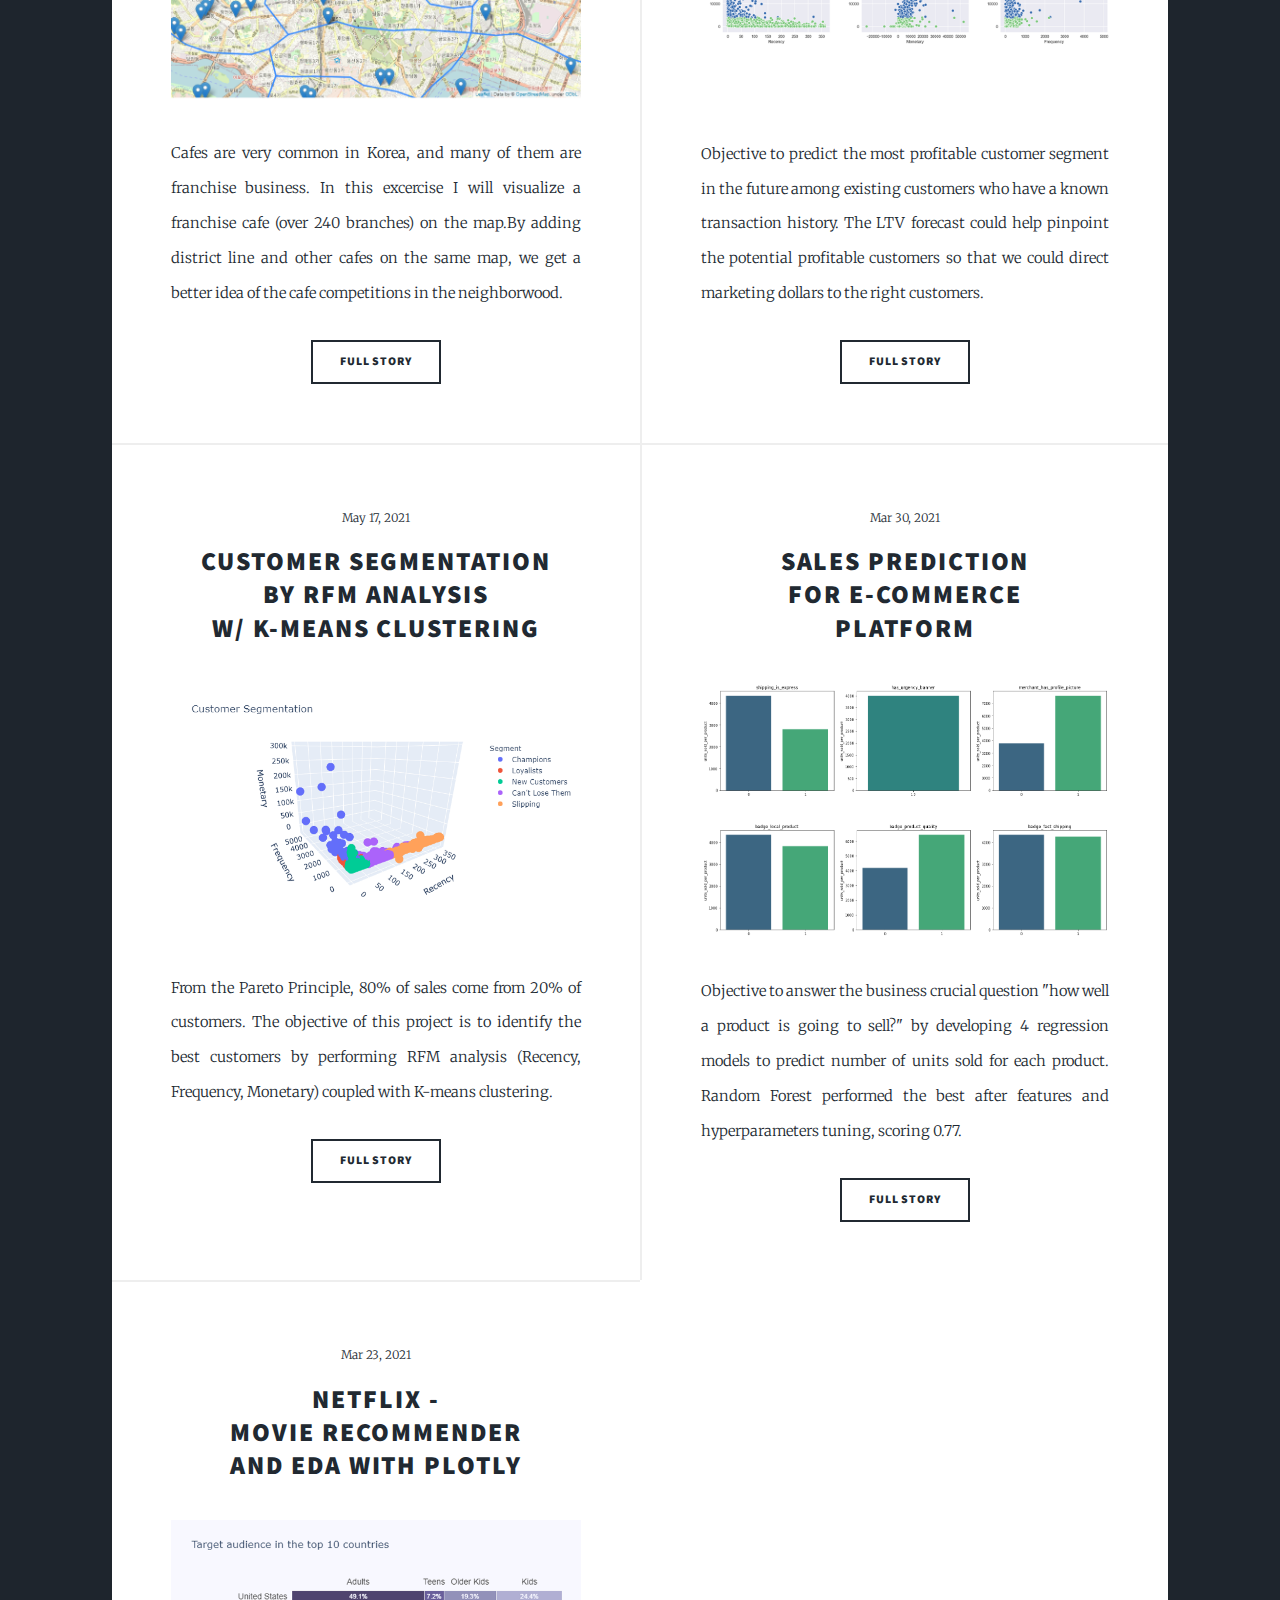
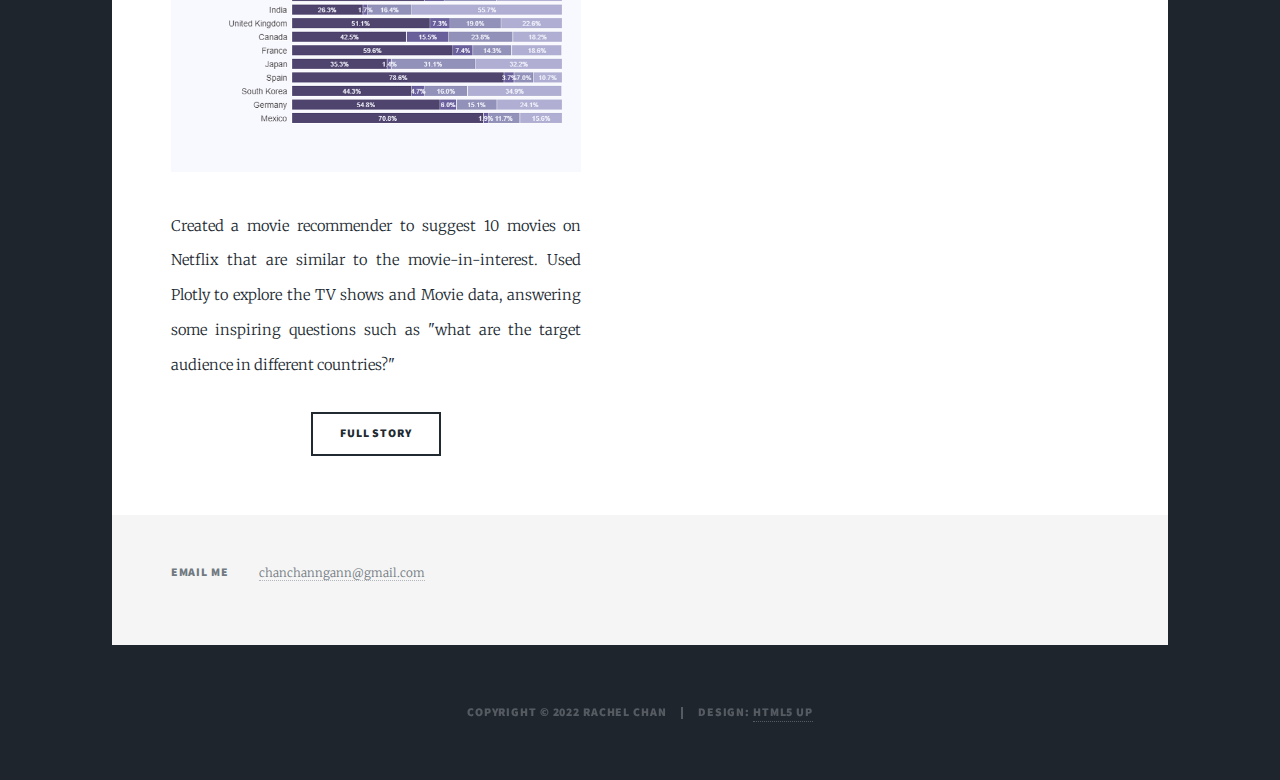
==== commit 5ff4db47: "Update index.html" ====
--- a/index.html
+++ b/index.html
@@ -60,7 +60,7 @@
 									<p>Some companies that own business-critical data would like to connect with Snowflake using a private connection. In this exercise, I would like to demonstrate my understanding of private connectivity with Snowflake using AWS PrivateLink. <br />
 									</p>
 								</header>
-								<a href="https://github.com/chanchanngann/aws-snowflake-privatelink" class="image main"><img src="images/12_privatelink.jpg" alt="" /></a>
+								<a href="https://github.com/chanchanngann/aws-snowflake-privatelink" class="image main"><img src="images/12_privatelink.png" alt="" /></a>
 								<ul class="actions special">
 									<li><a href="https://github.com/chanchanngann/aws-snowflake-privatelink" class="button large">Full Story</a></li>
 								</ul>
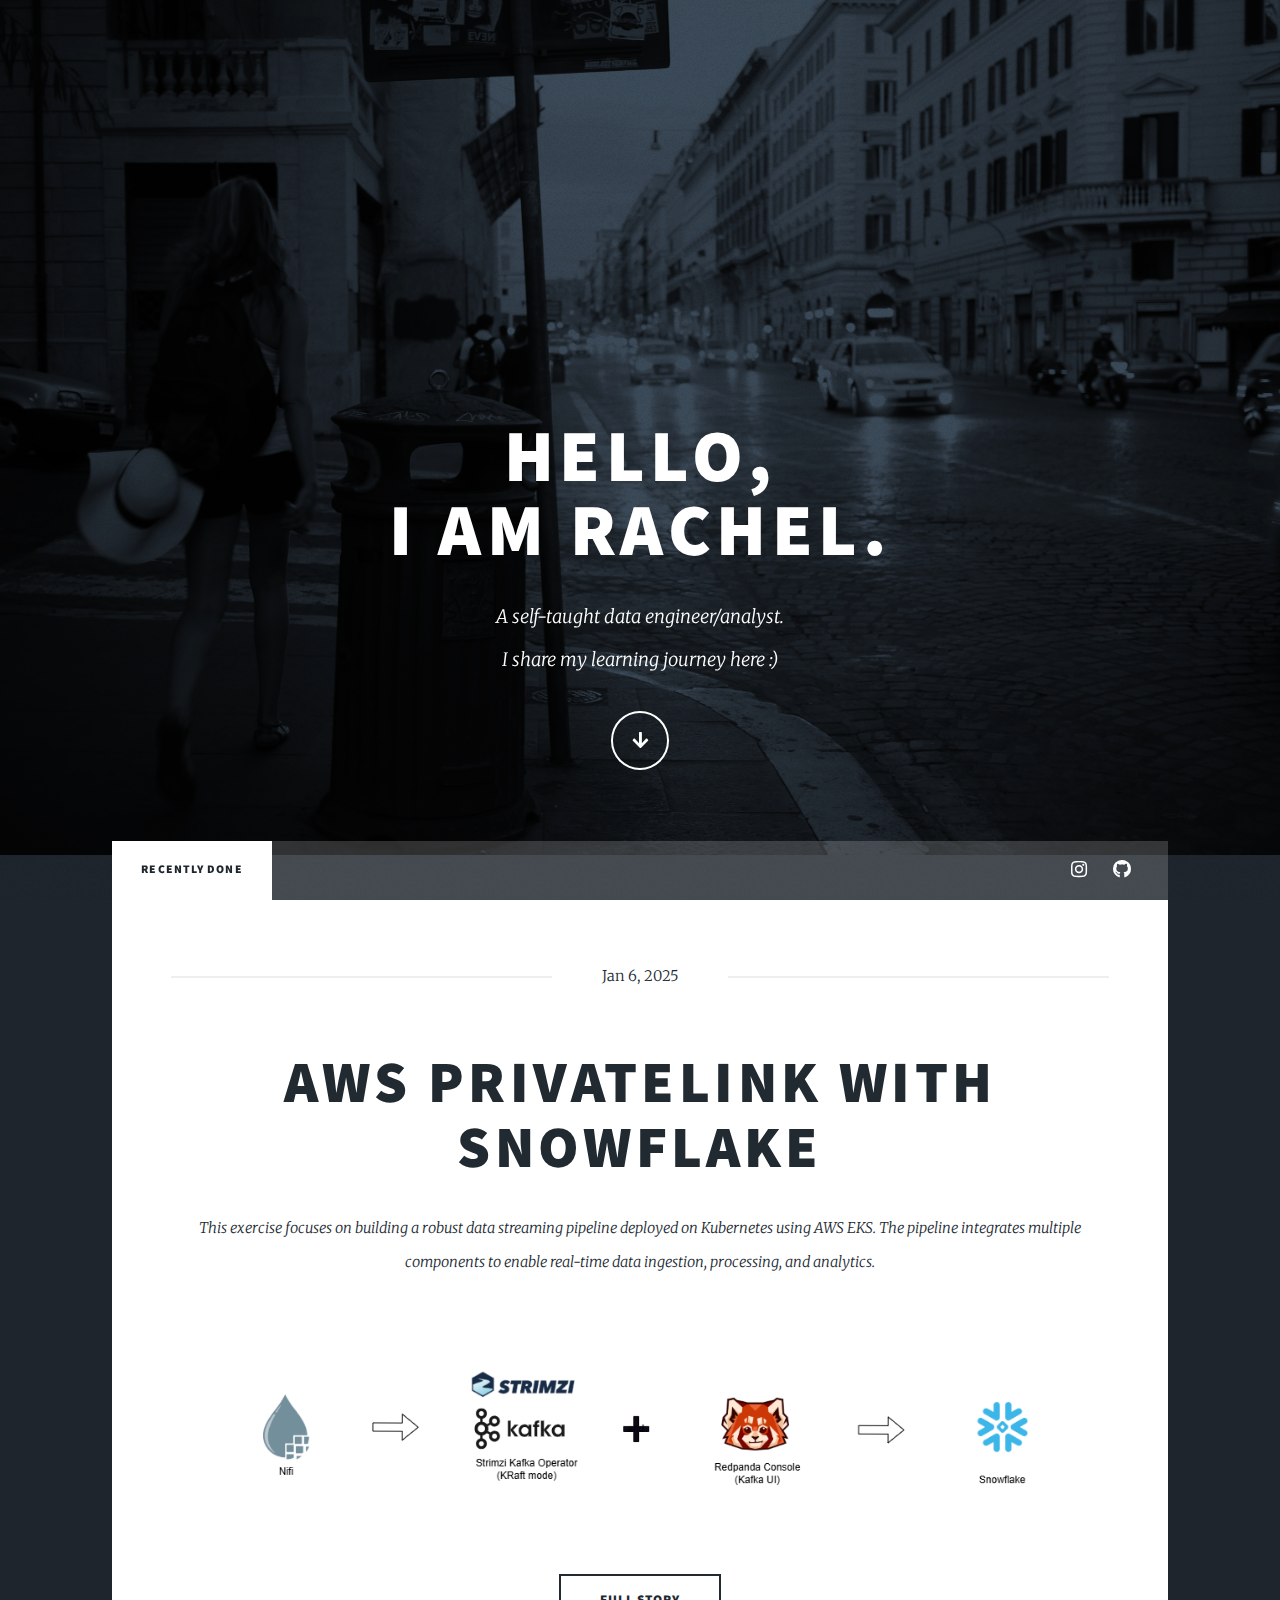
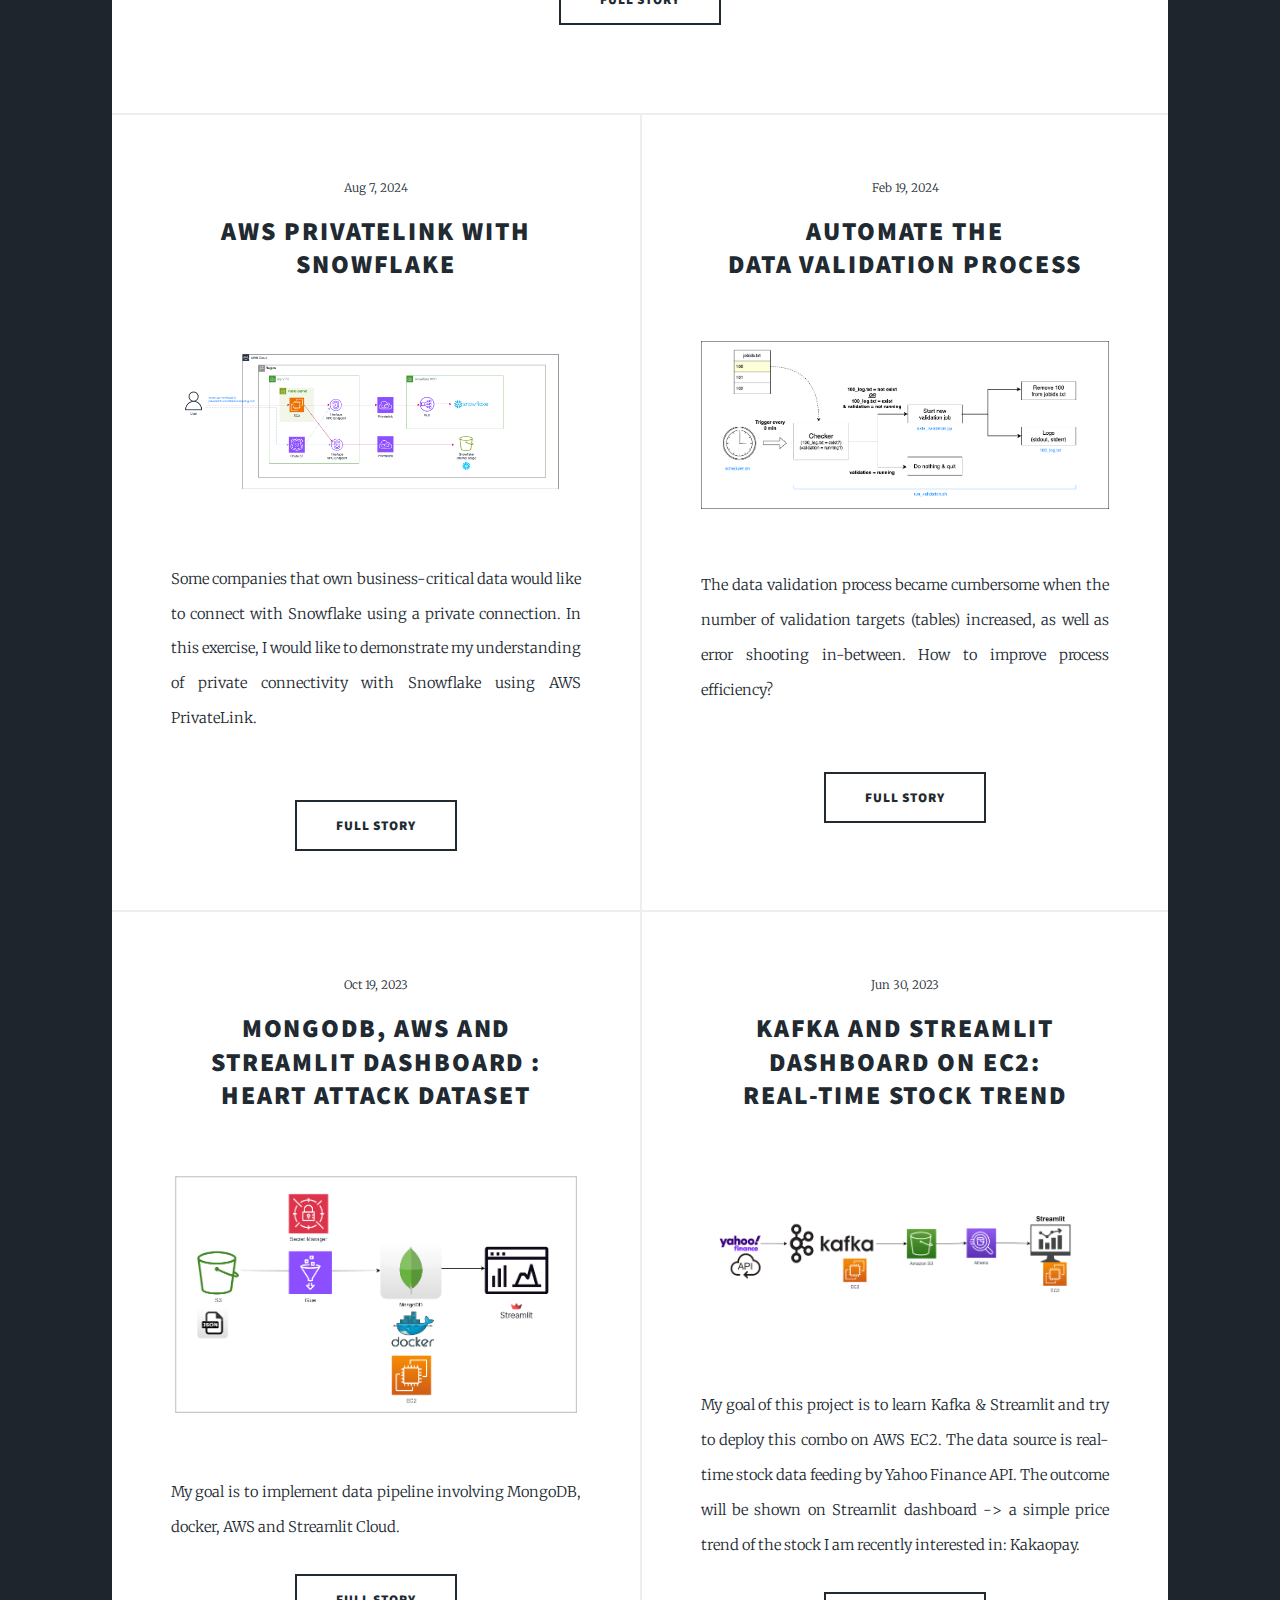
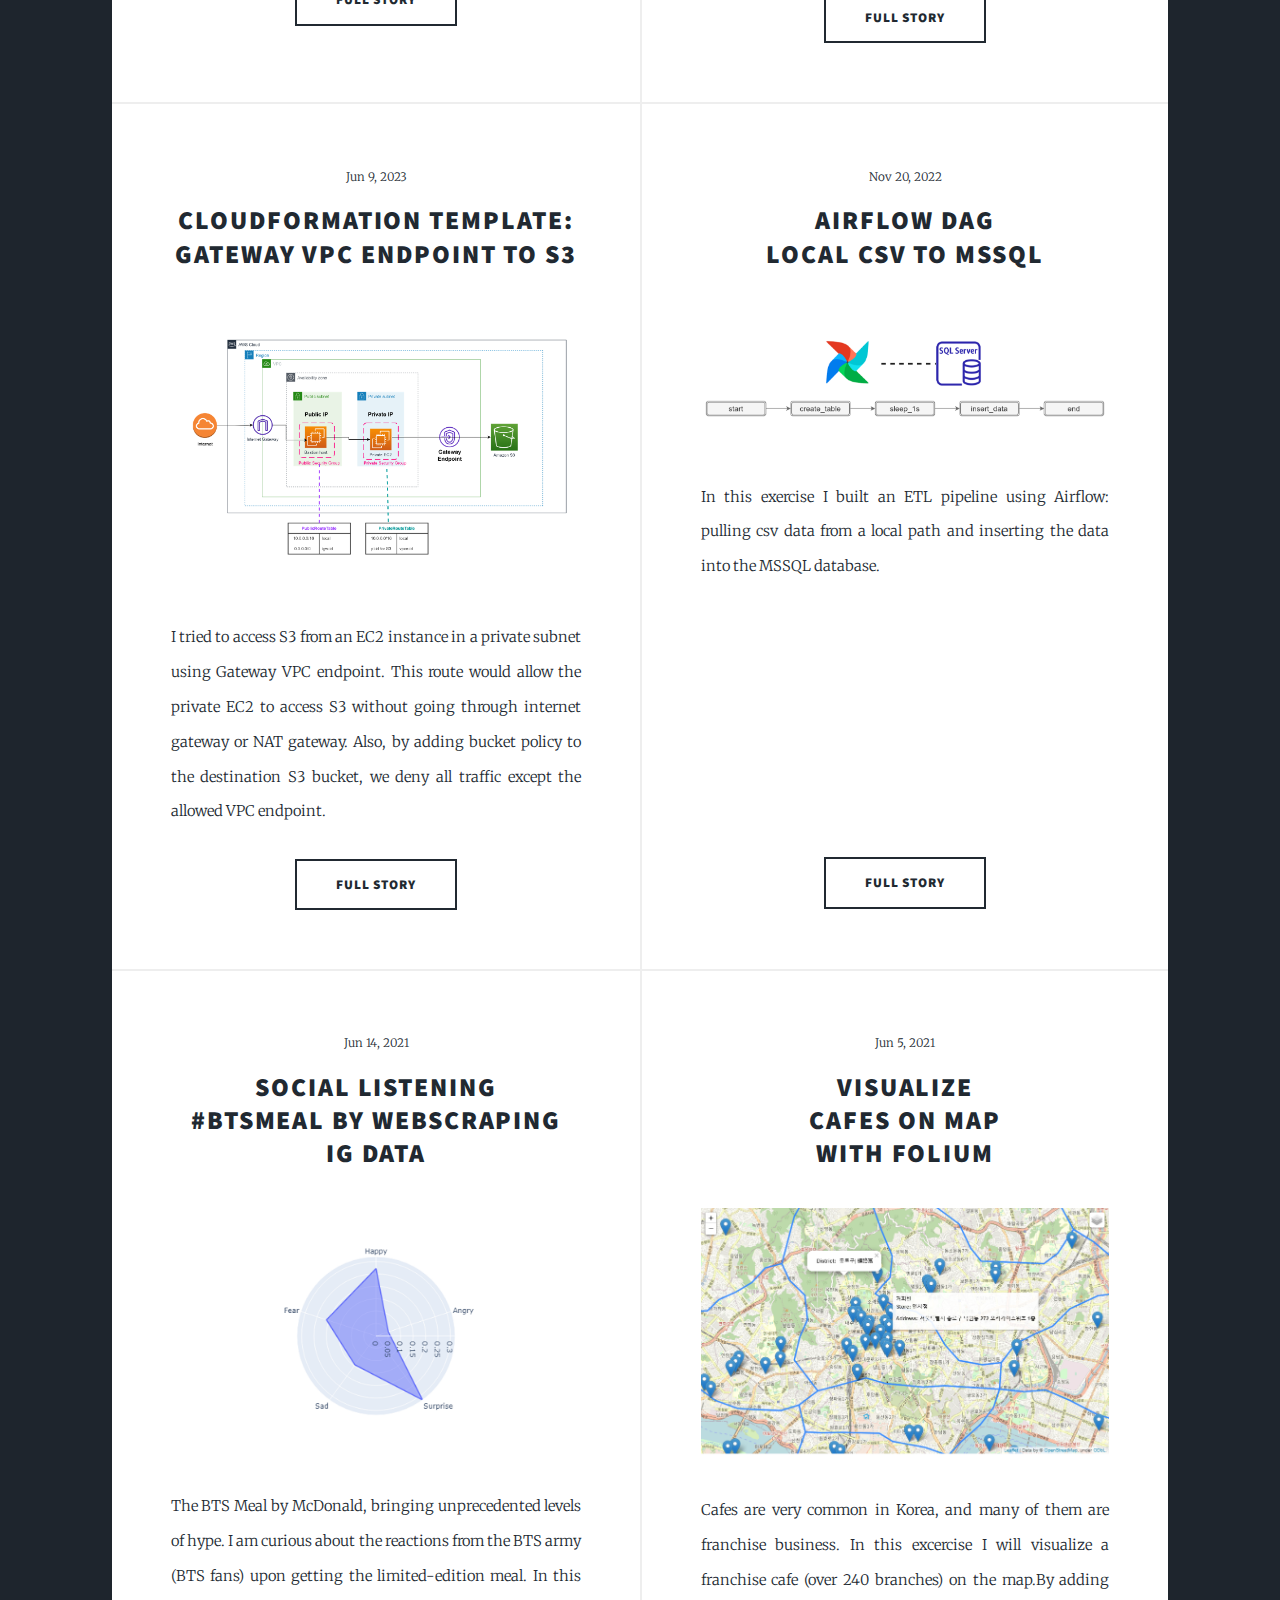
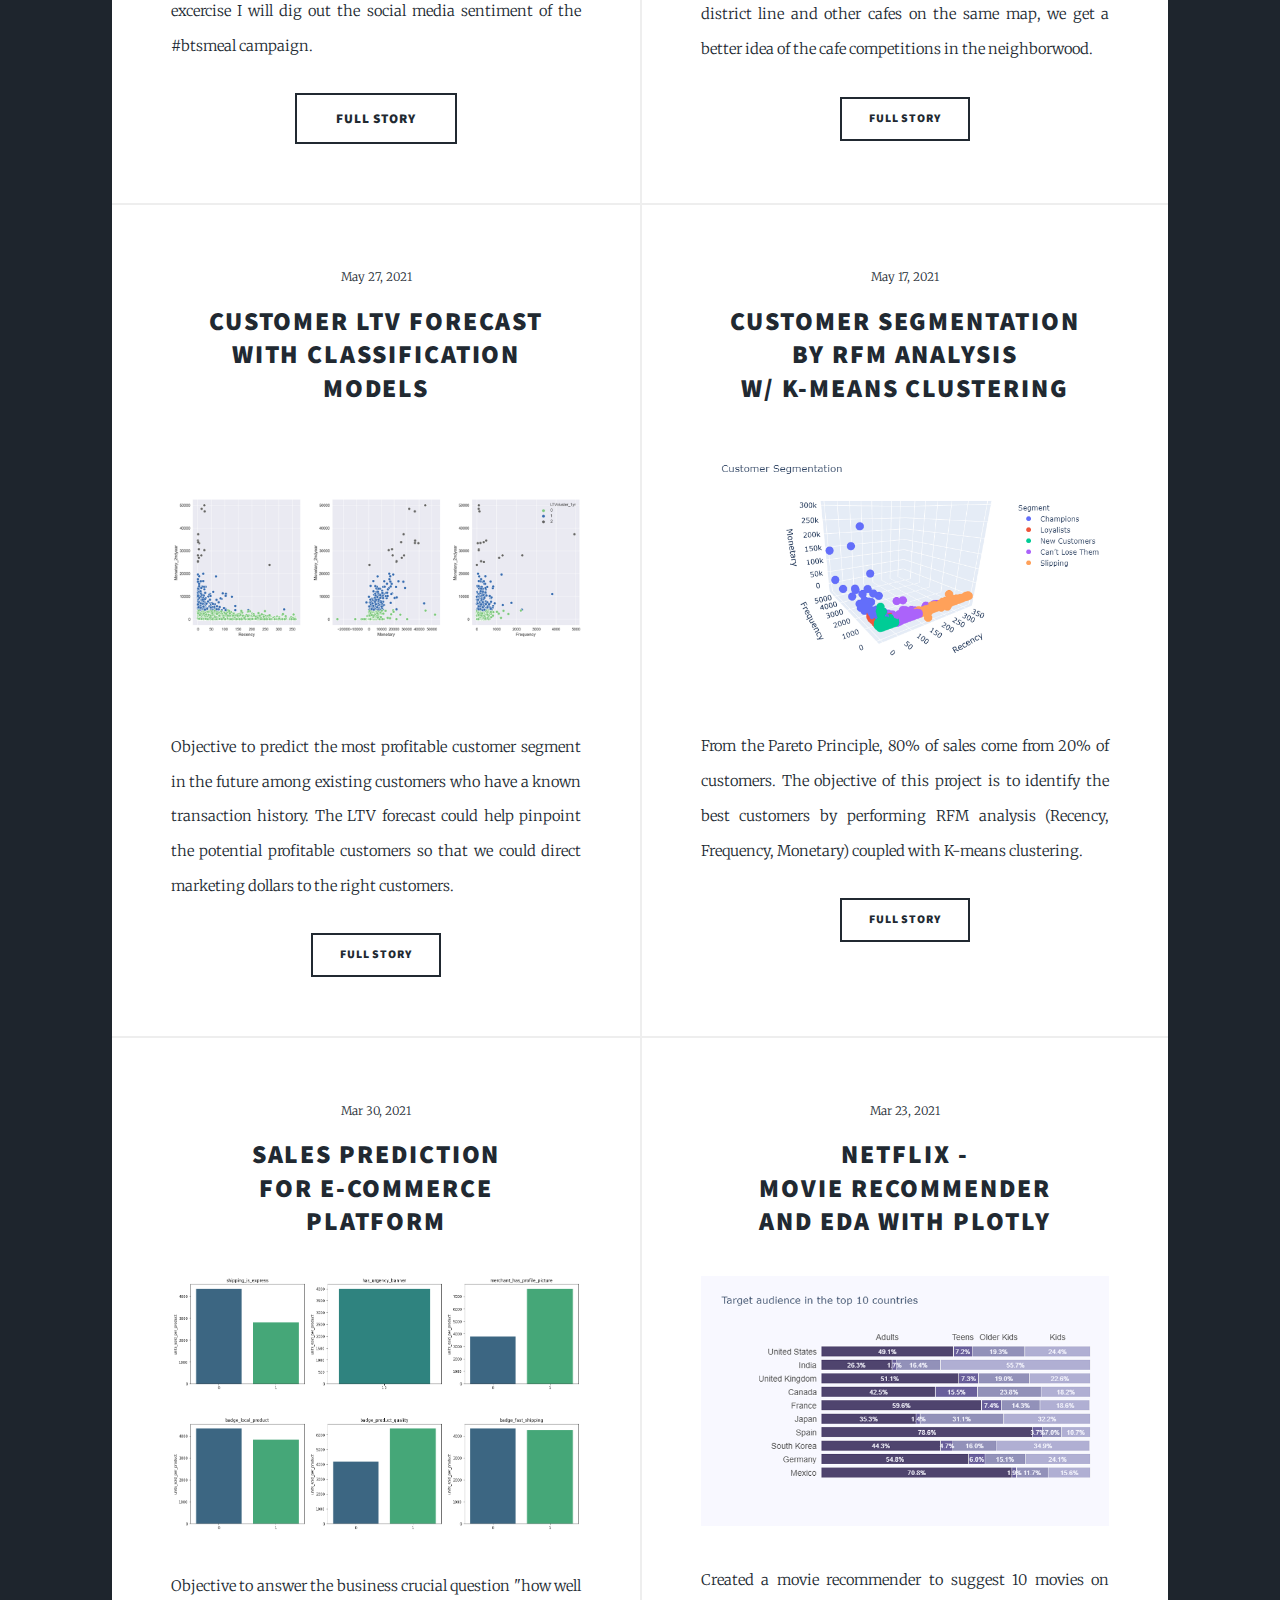
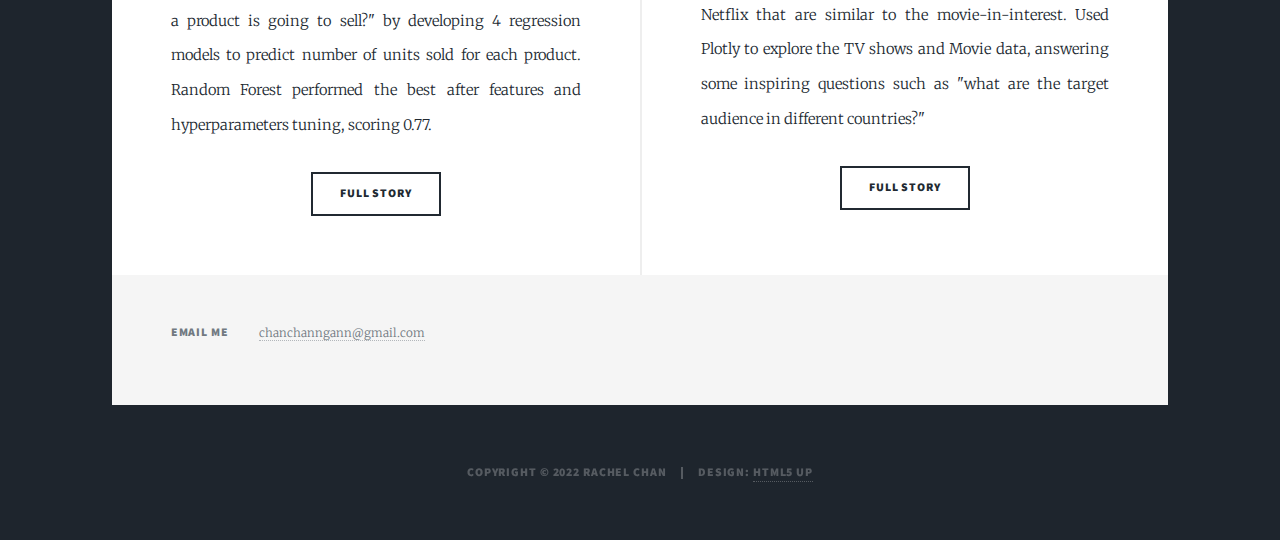
==== commit 66a7e16f: "upload index.html" ====
--- a/index.html
+++ b/index.html
@@ -54,20 +54,34 @@
 						<!-- Featured Post -->
 							<article class="post featured">
 								<header class="major">
-									<span class="date">Aug 7, 2024</span>
-									<h2><a href="https://github.com/chanchanngann/aws-snowflake-privatelink">AWS PrivateLink with<br />
+									<span class="date">Jan 6, 2025</span>
+									<h2><a href="https://github.com/chanchanngann/data-streaming-on-eks">AWS PrivateLink with<br />
 									 Snowflake </a></h2>
-									<p>Some companies that own business-critical data would like to connect with Snowflake using a private connection. In this exercise, I would like to demonstrate my understanding of private connectivity with Snowflake using AWS PrivateLink. <br />
+									<p>This exercise focuses on building a robust data streaming pipeline deployed on Kubernetes using AWS EKS. The pipeline integrates multiple components to enable real-time data ingestion, processing, and analytics. <br />
 									</p>
 								</header>
-								<a href="https://github.com/chanchanngann/aws-snowflake-privatelink" class="image main"><img src="images/12_privatelink.png" alt="" /></a>
+								<a href="https://github.com/chanchanngann/data-streaming-on-eks" class="image main"><img src="images/13_data_streaming.png" alt="" /></a>
 								<ul class="actions special">
-									<li><a href="https://github.com/chanchanngann/aws-snowflake-privatelink" class="button large">Full Story</a></li>
+									<li><a href="https://github.com/chanchanngann/data-streaming-on-eks" class="button large">Full Story</a></li>
 								</ul>
 							</article>
 
 						<!-- Posts -->
 							<section class="posts">
+								<article>
+									<header>
+										<span class="date">Aug 7, 2024</span>
+										<h2><a href="https://github.com/chanchanngann/aws-snowflake-privatelink">AWS PrivateLink with<br />
+										 Snowflake</a></h2>
+									</header>
+									<a href="https://github.com/chanchanngann/aws-snowflake-privatelink" class="image main"><img src="images/12_privatelink.png" alt="" /></a>
+									<p>Some companies that own business-critical data would like to connect with Snowflake using a private connection. In this exercise, I would like to demonstrate my understanding of private connectivity with Snowflake using AWS PrivateLink. <br />
+										<br />
+									</p>
+									<ul class="actions special">
+										<li><a href="https://github.com/chanchanngann/aws-snowflake-privatelink" class="button large">Full Story</a></li>
+									</ul>
+								</article>
 								<article>
 									<header>
 										<span class="date">Feb 19, 2024</span>
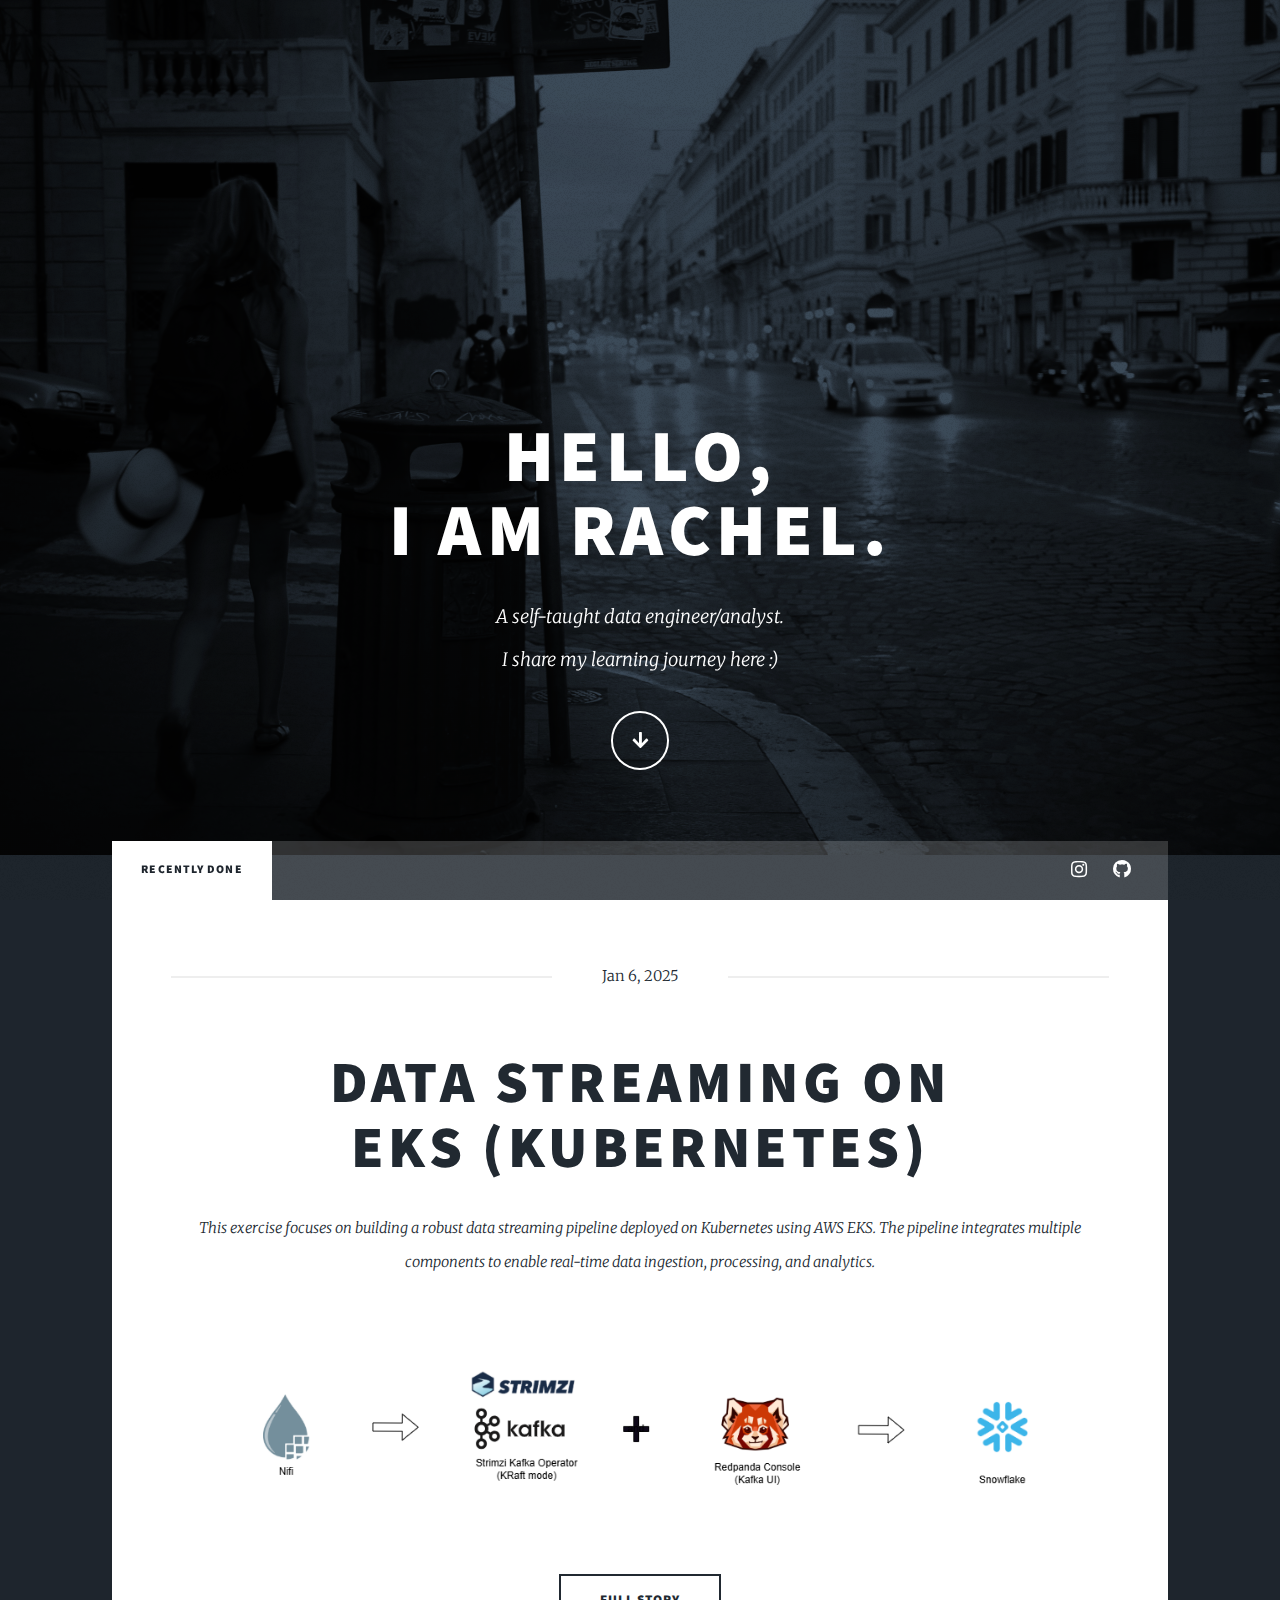
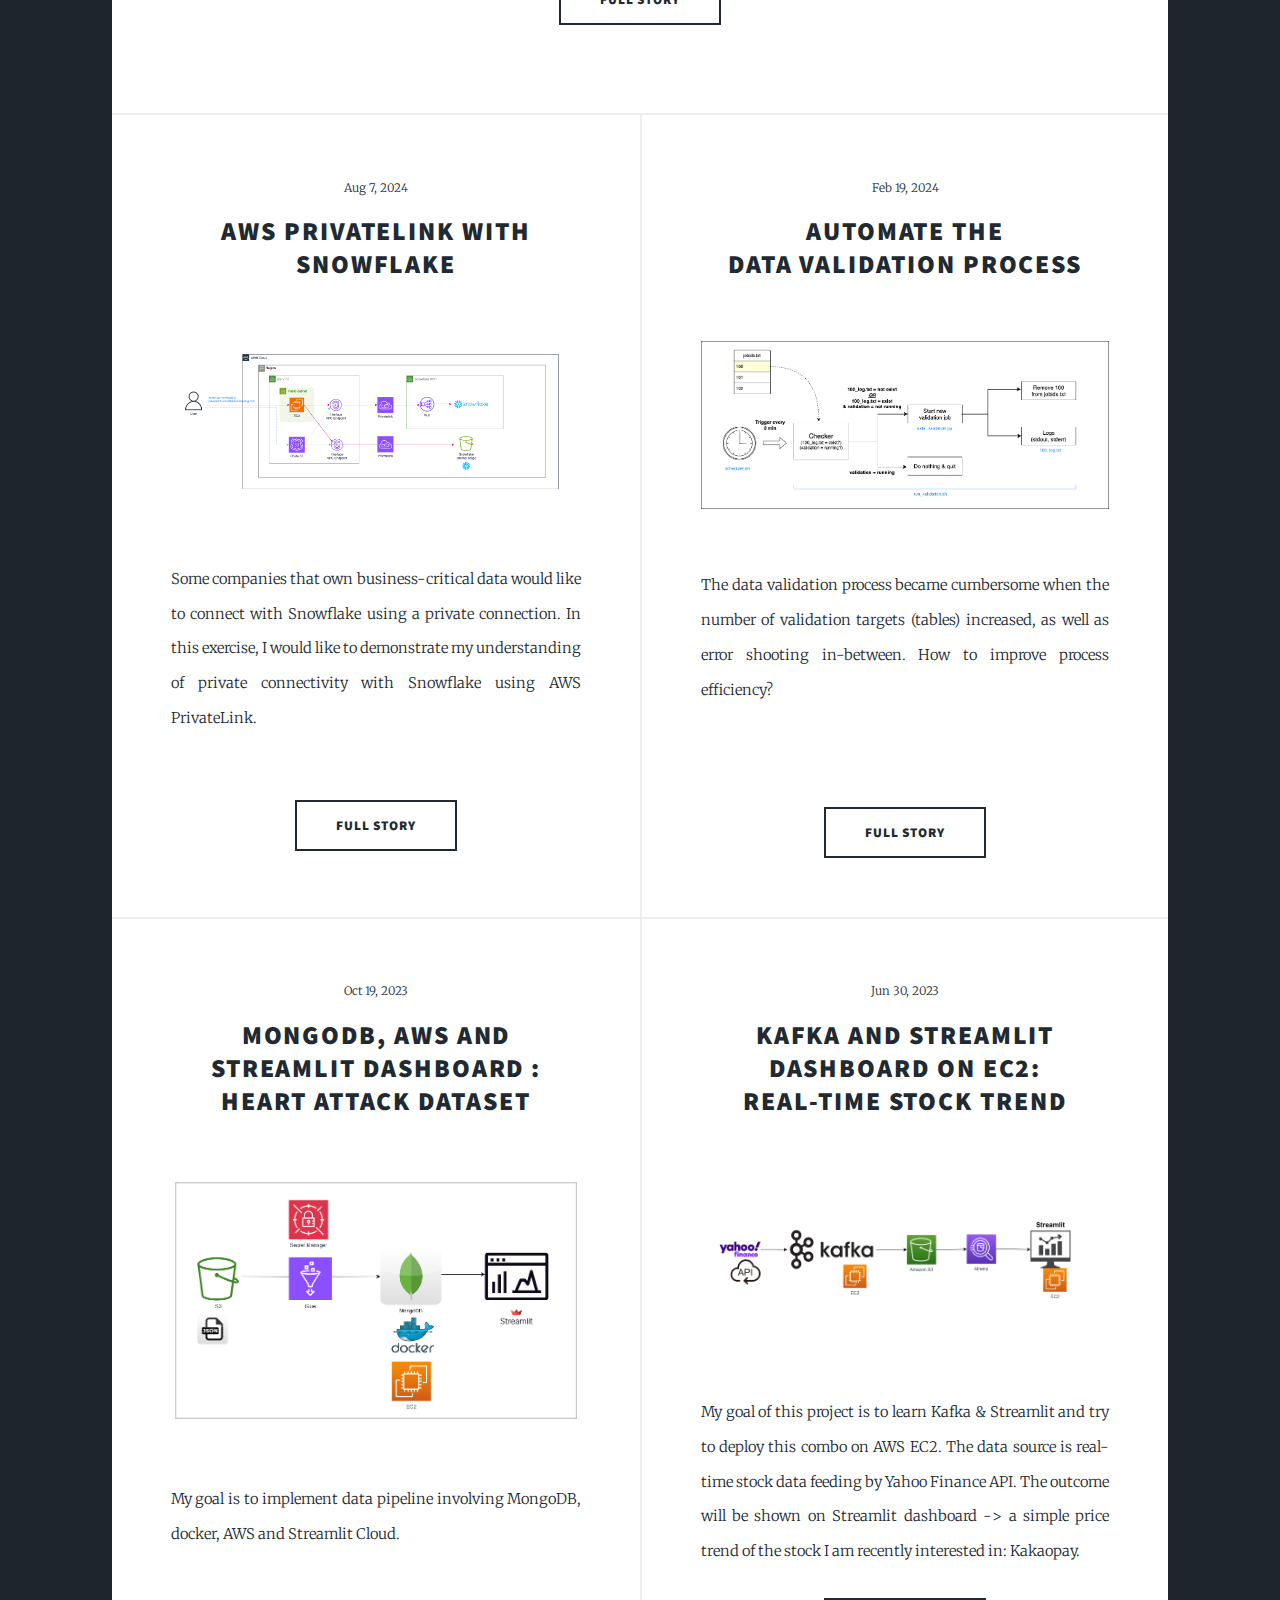
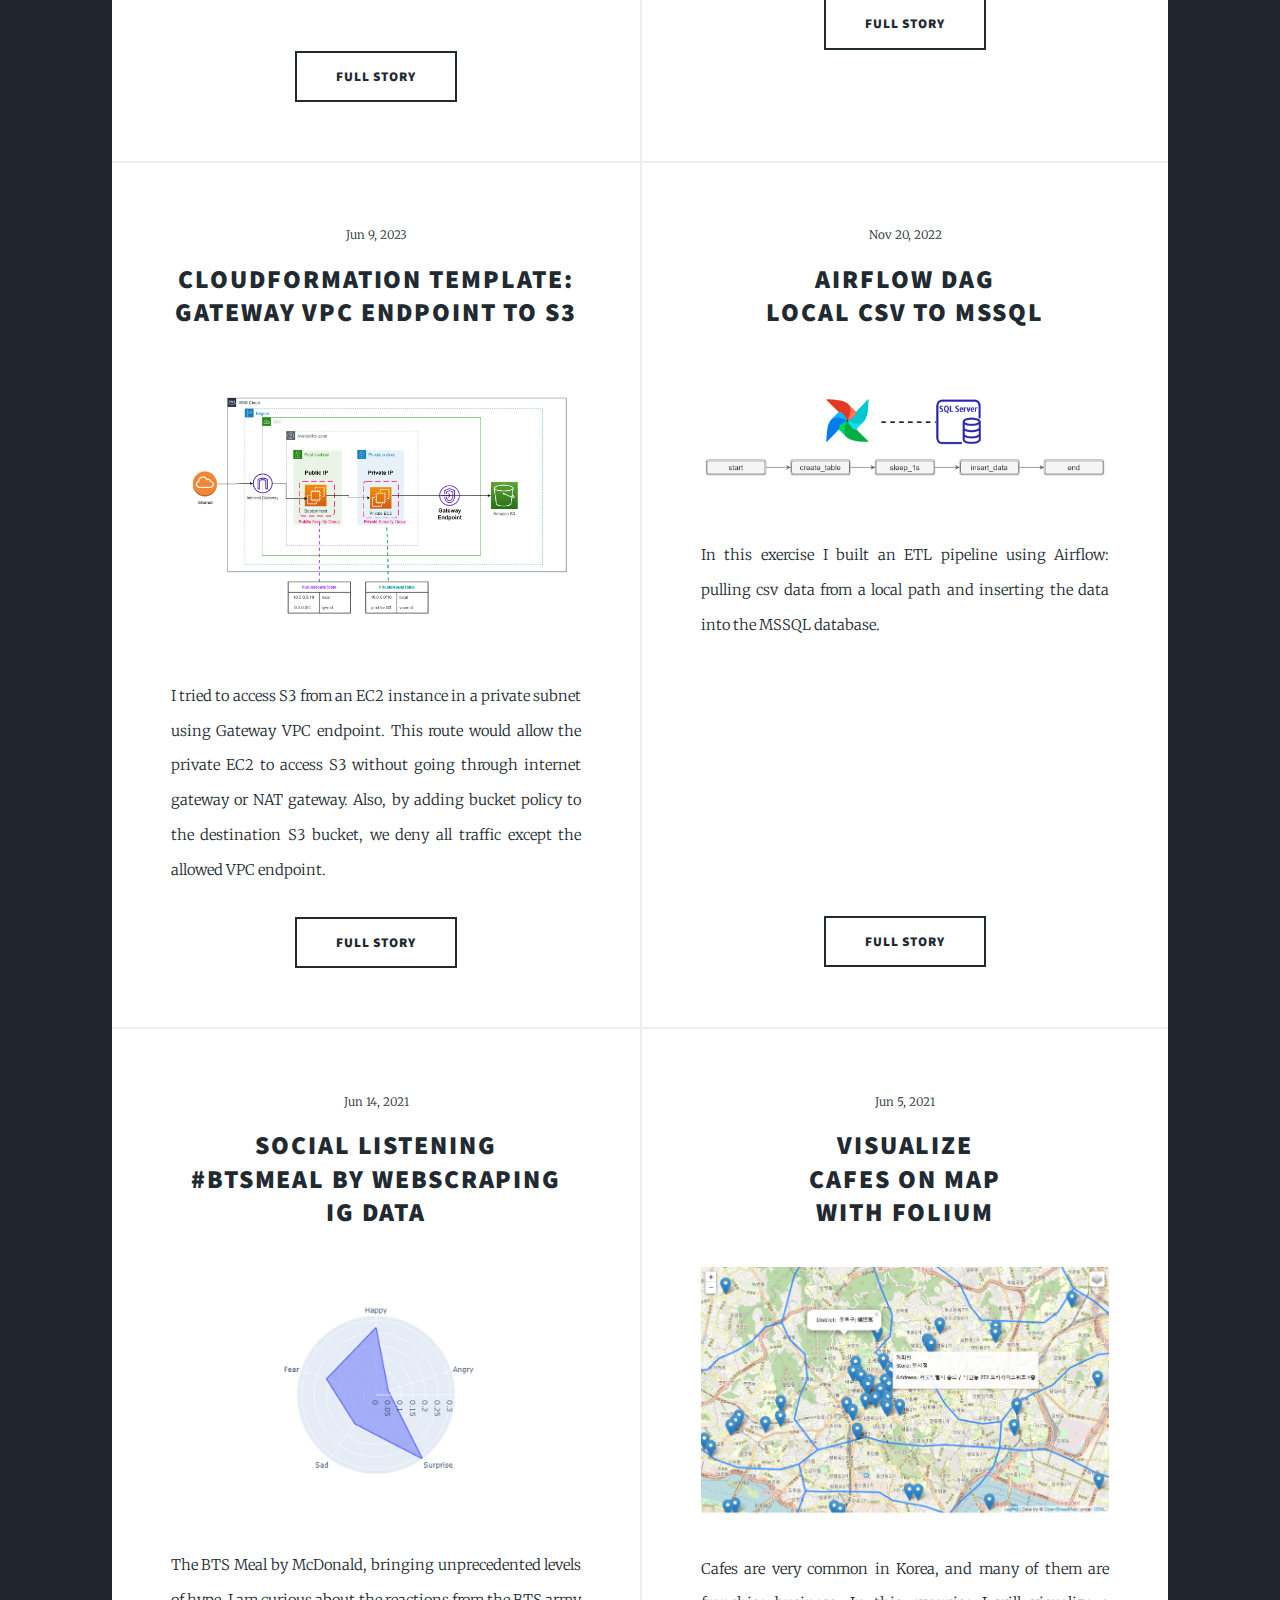
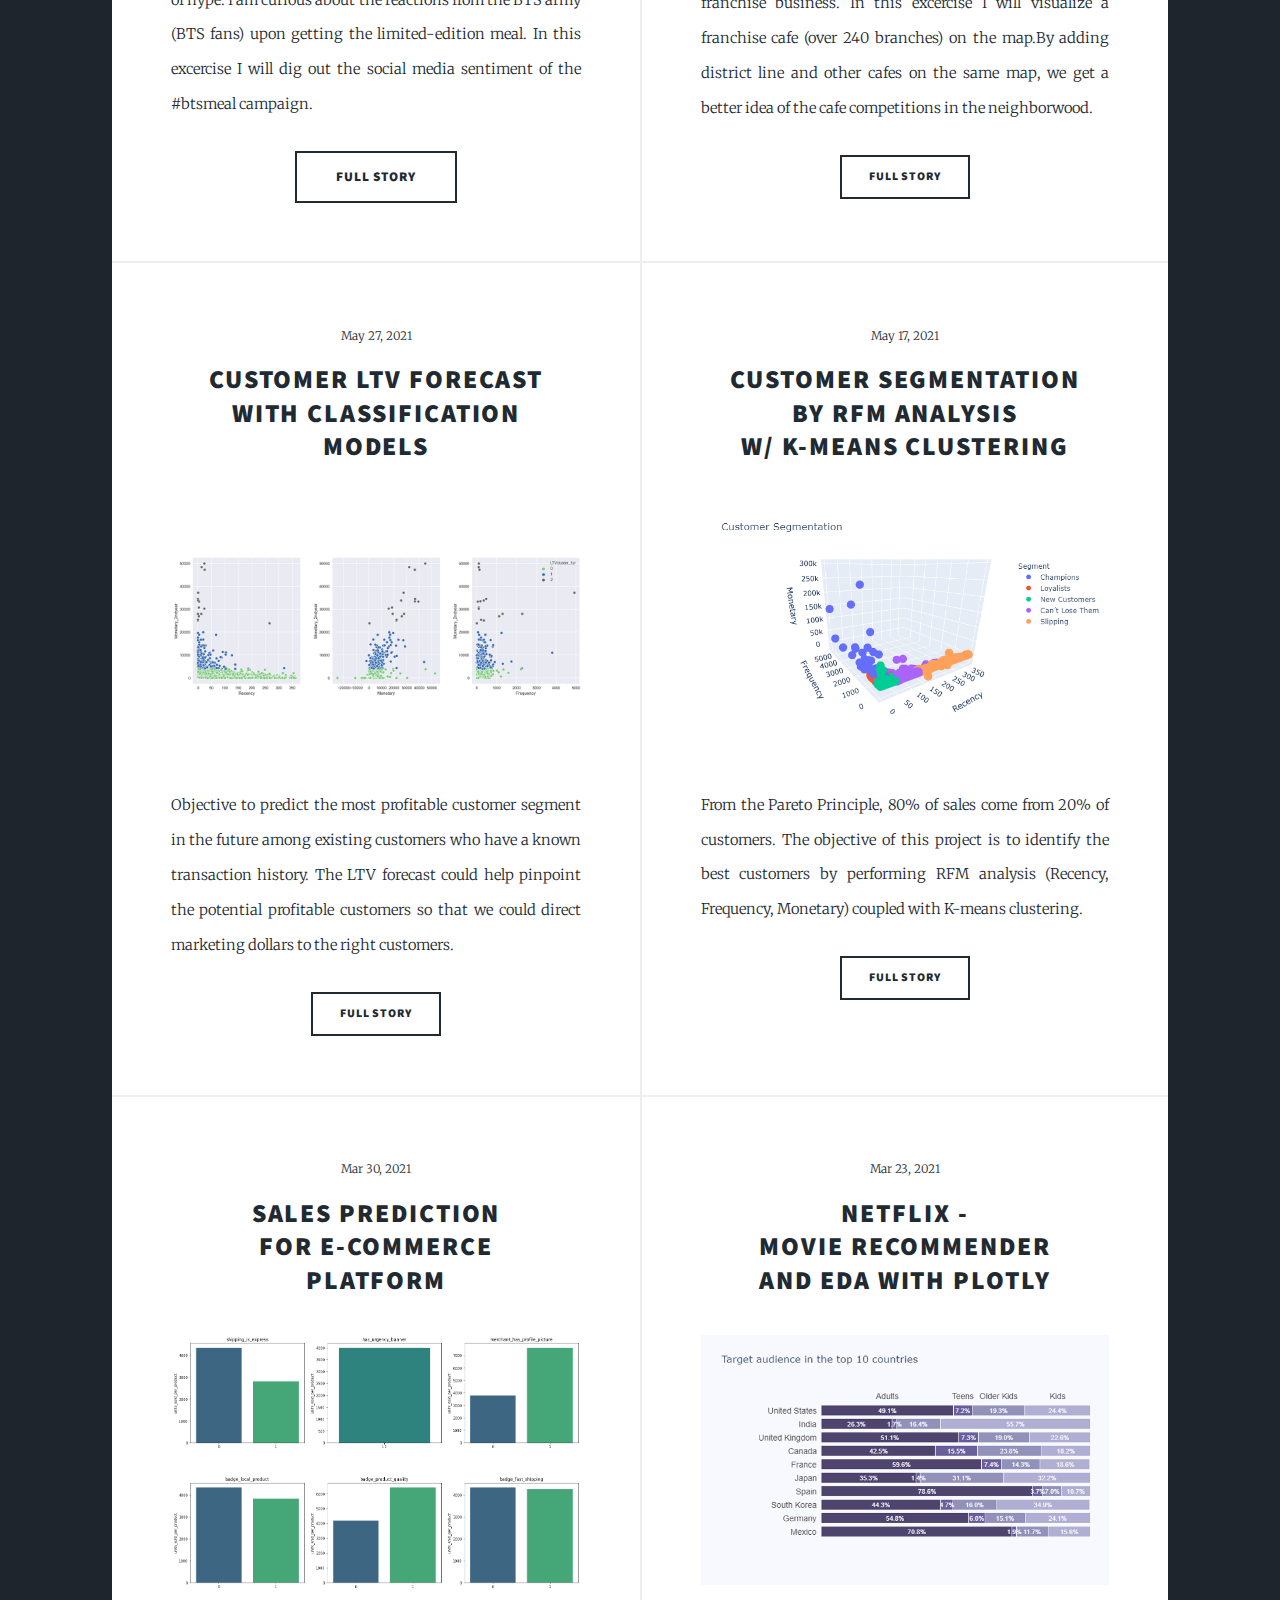
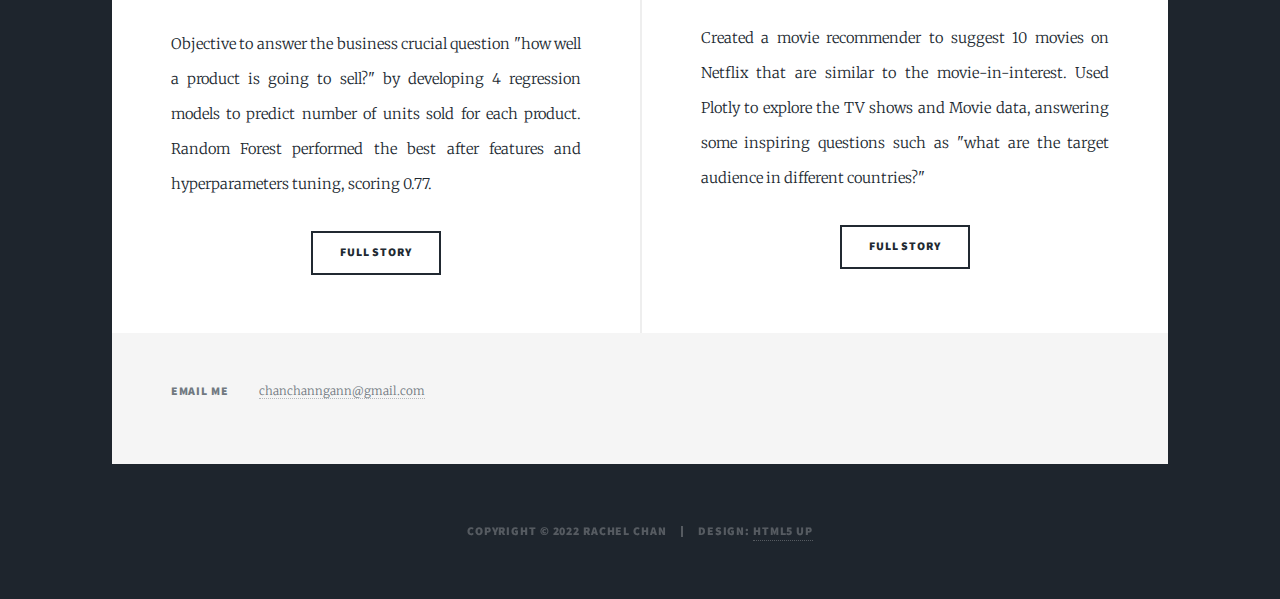
==== commit 56f73cf1: "update index.html" ====
--- a/index.html
+++ b/index.html
@@ -55,8 +55,8 @@
 							<article class="post featured">
 								<header class="major">
 									<span class="date">Jan 6, 2025</span>
-									<h2><a href="https://github.com/chanchanngann/data-streaming-on-eks">AWS PrivateLink with<br />
-									 Snowflake </a></h2>
+									<h2><a href="https://github.com/chanchanngann/data-streaming-on-eks">Data Streaming on <br />
+									 EKS (Kubernetes) </a></h2>
 									<p>This exercise focuses on building a robust data streaming pipeline deployed on Kubernetes using AWS EKS. The pipeline integrates multiple components to enable real-time data ingestion, processing, and analytics. <br />
 									</p>
 								</header>
@@ -91,6 +91,7 @@
 									<a href="https://github.com/chanchanngann/data_validation_automation" class="image main"><img src="images/11_workflow.png" alt="" /></a>
 									<p>The data validation process became cumbersome when the number of validation targets (tables) increased, as well as error shooting in-between. How to improve process efficiency? <br />
 										<br />
+										<br />
 									</p>
 									<ul class="actions special">
 										<li><a href="https://github.com/chanchanngann/data_validation_automation" class="button large">Full Story</a></li>
@@ -104,6 +105,8 @@
 									</header>
 									<a href="https://github.com/chanchanngann/mongo_streamlit" class="image main"><img src="images/10_mongo_architecture.png" alt="" /></a>
 									<p>My goal is to implement data pipeline involving MongoDB, docker, AWS and Streamlit Cloud. <br />
+										<br />
+										<br />										
 									</p>
 									<ul class="actions special">
 										<li><a href="https://github.com/chanchanngann/mongo_streamlit" class="button large">Full Story</a></li>
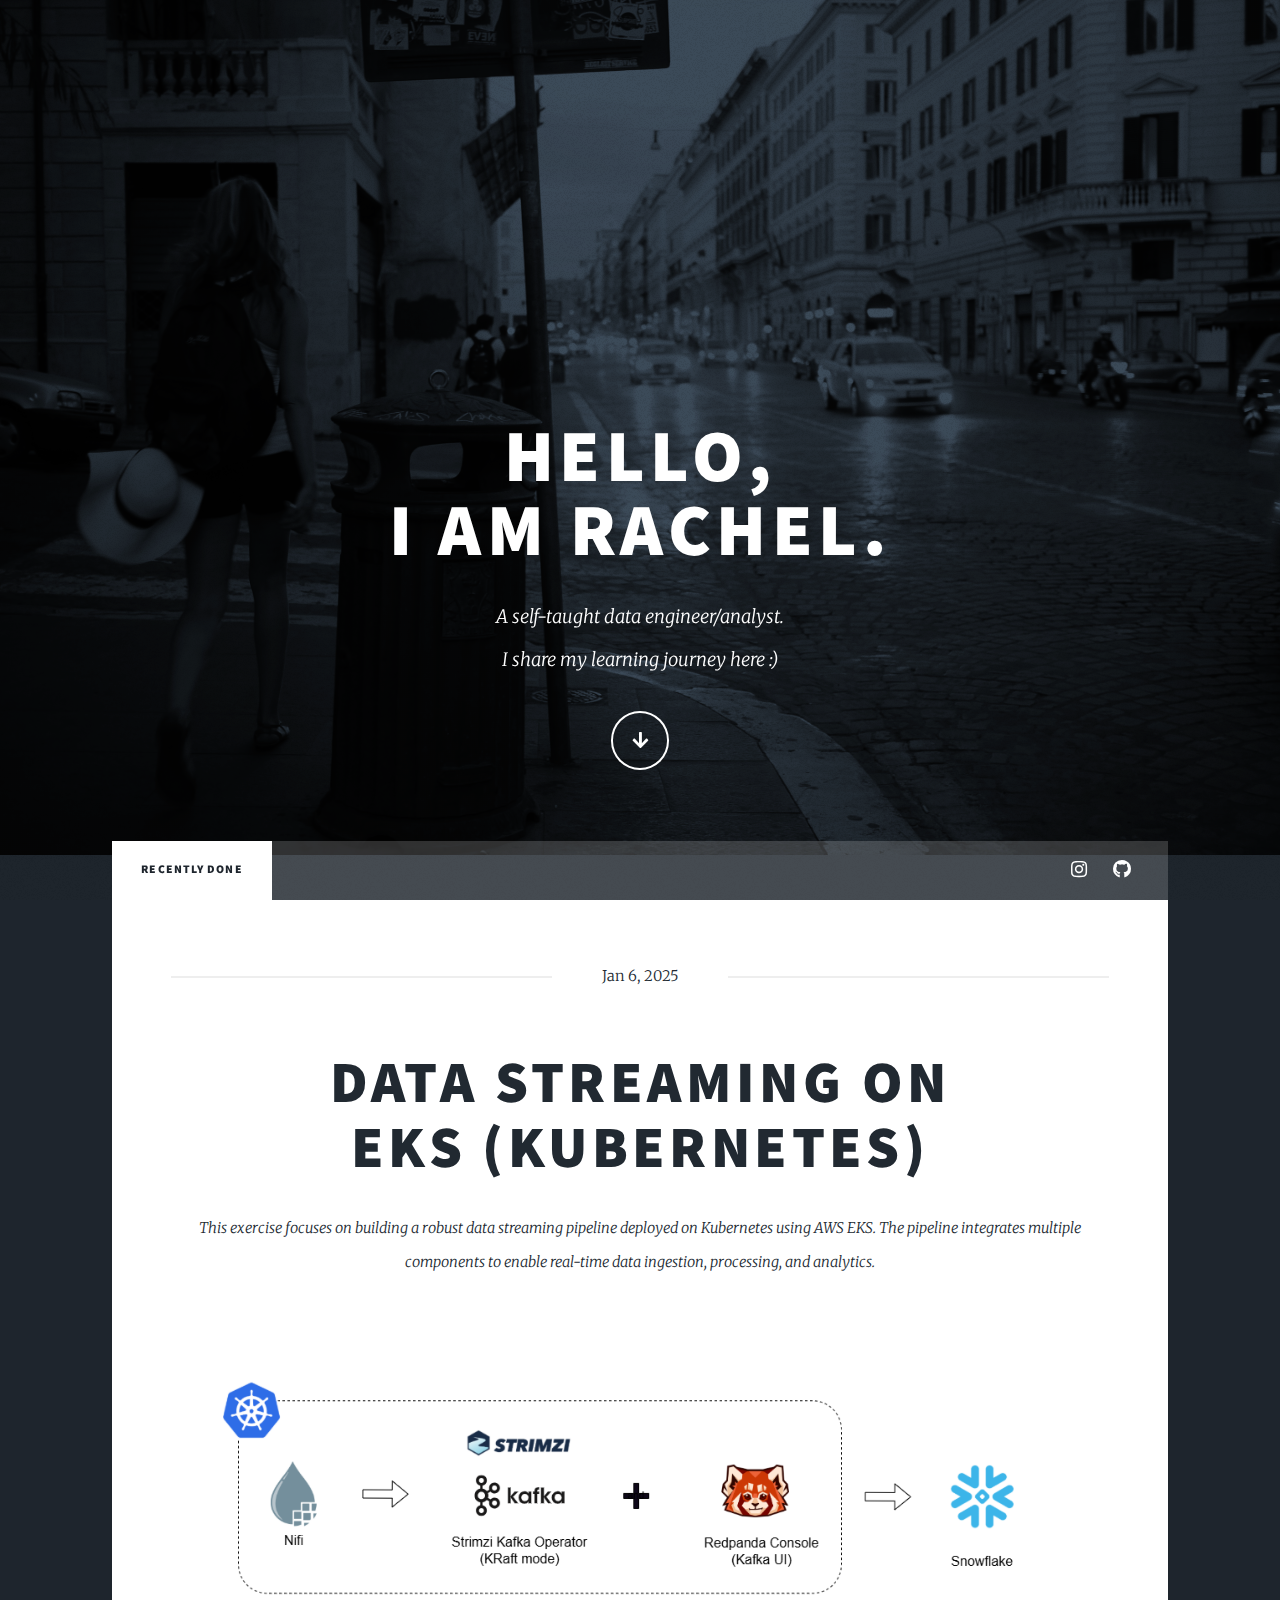
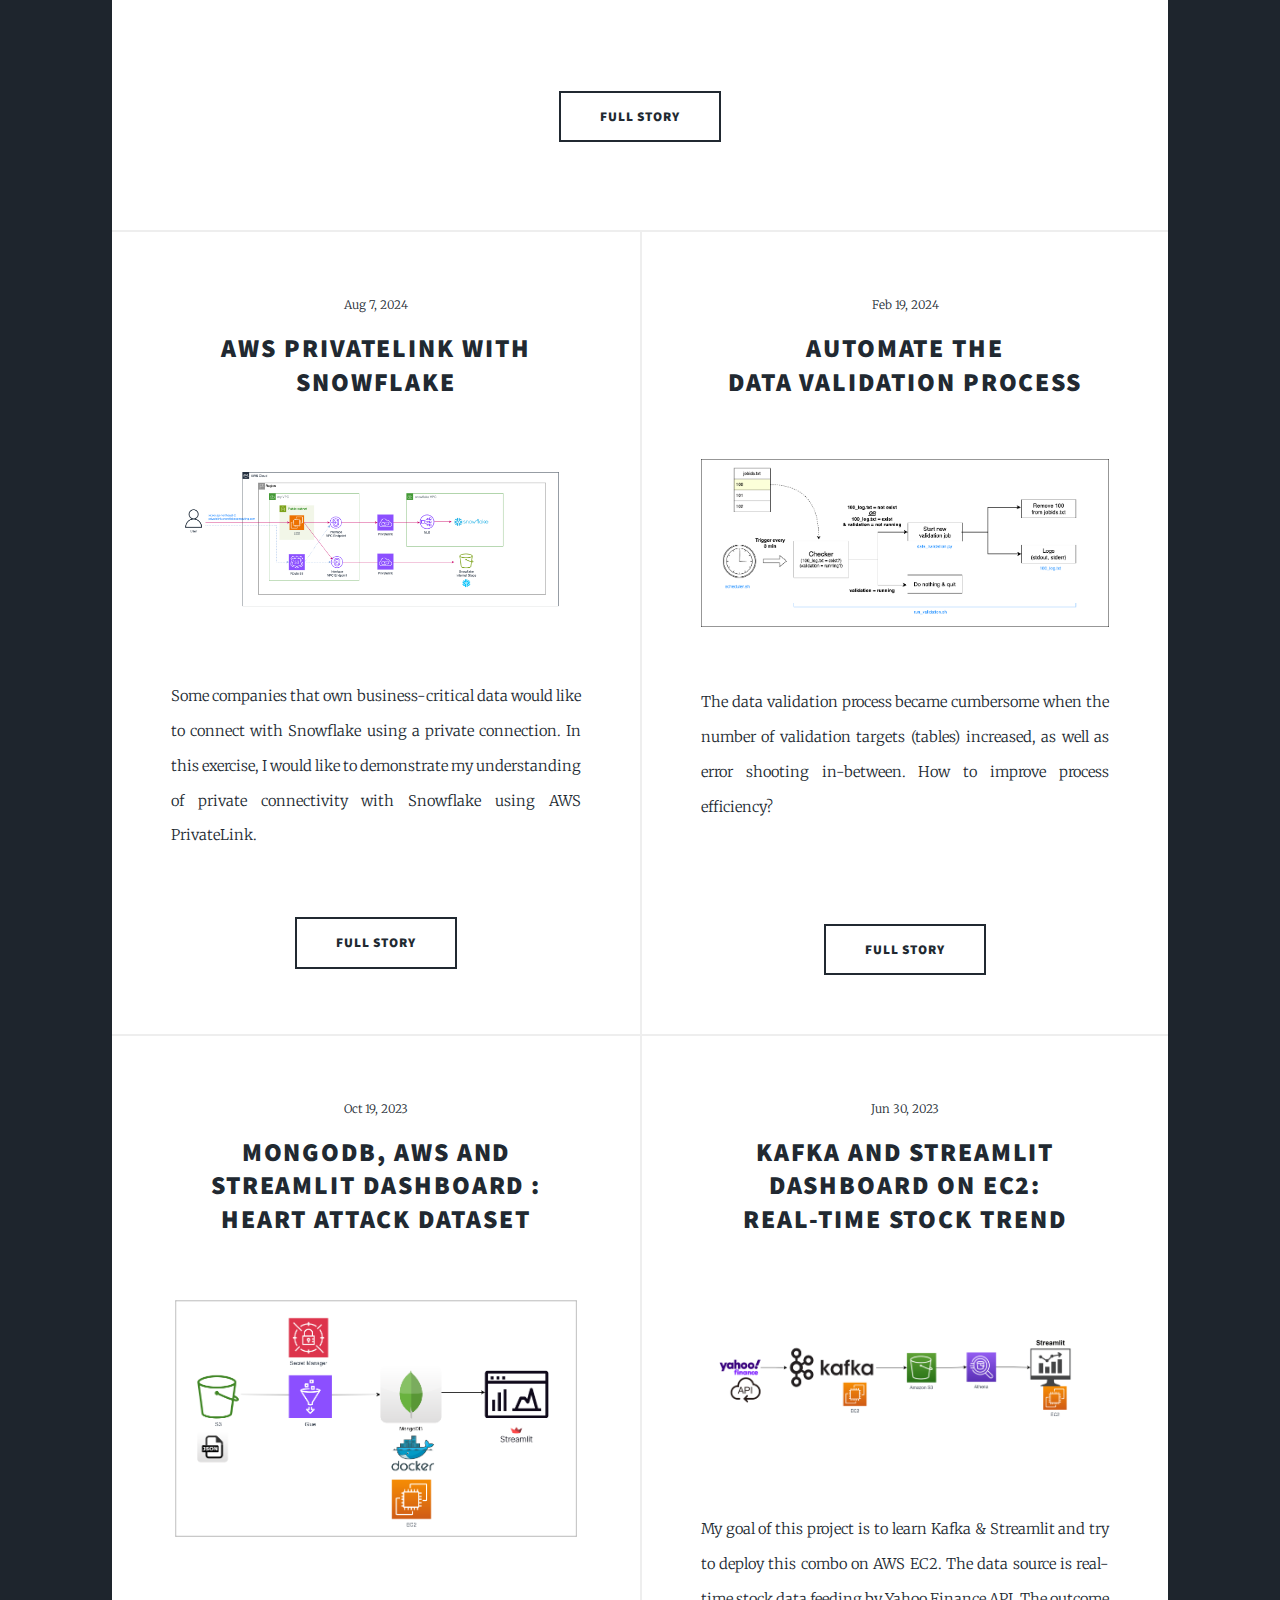
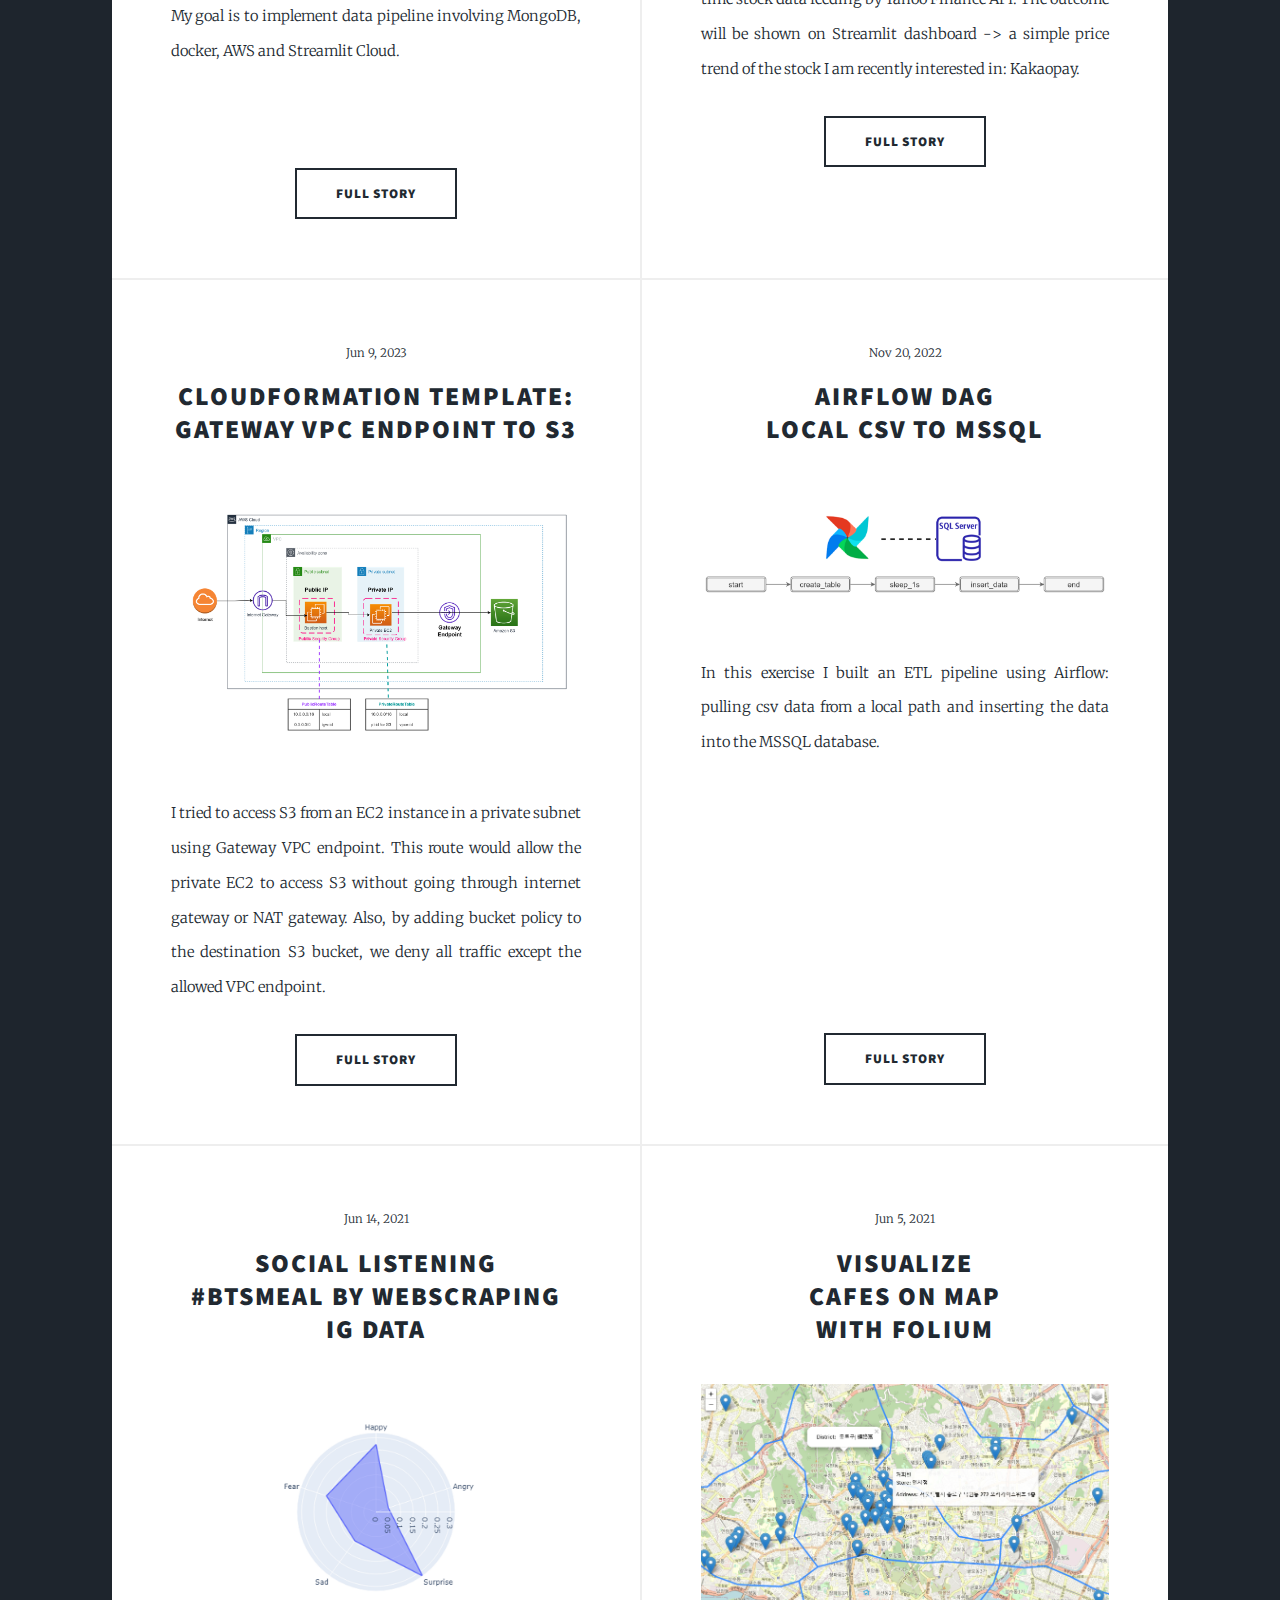
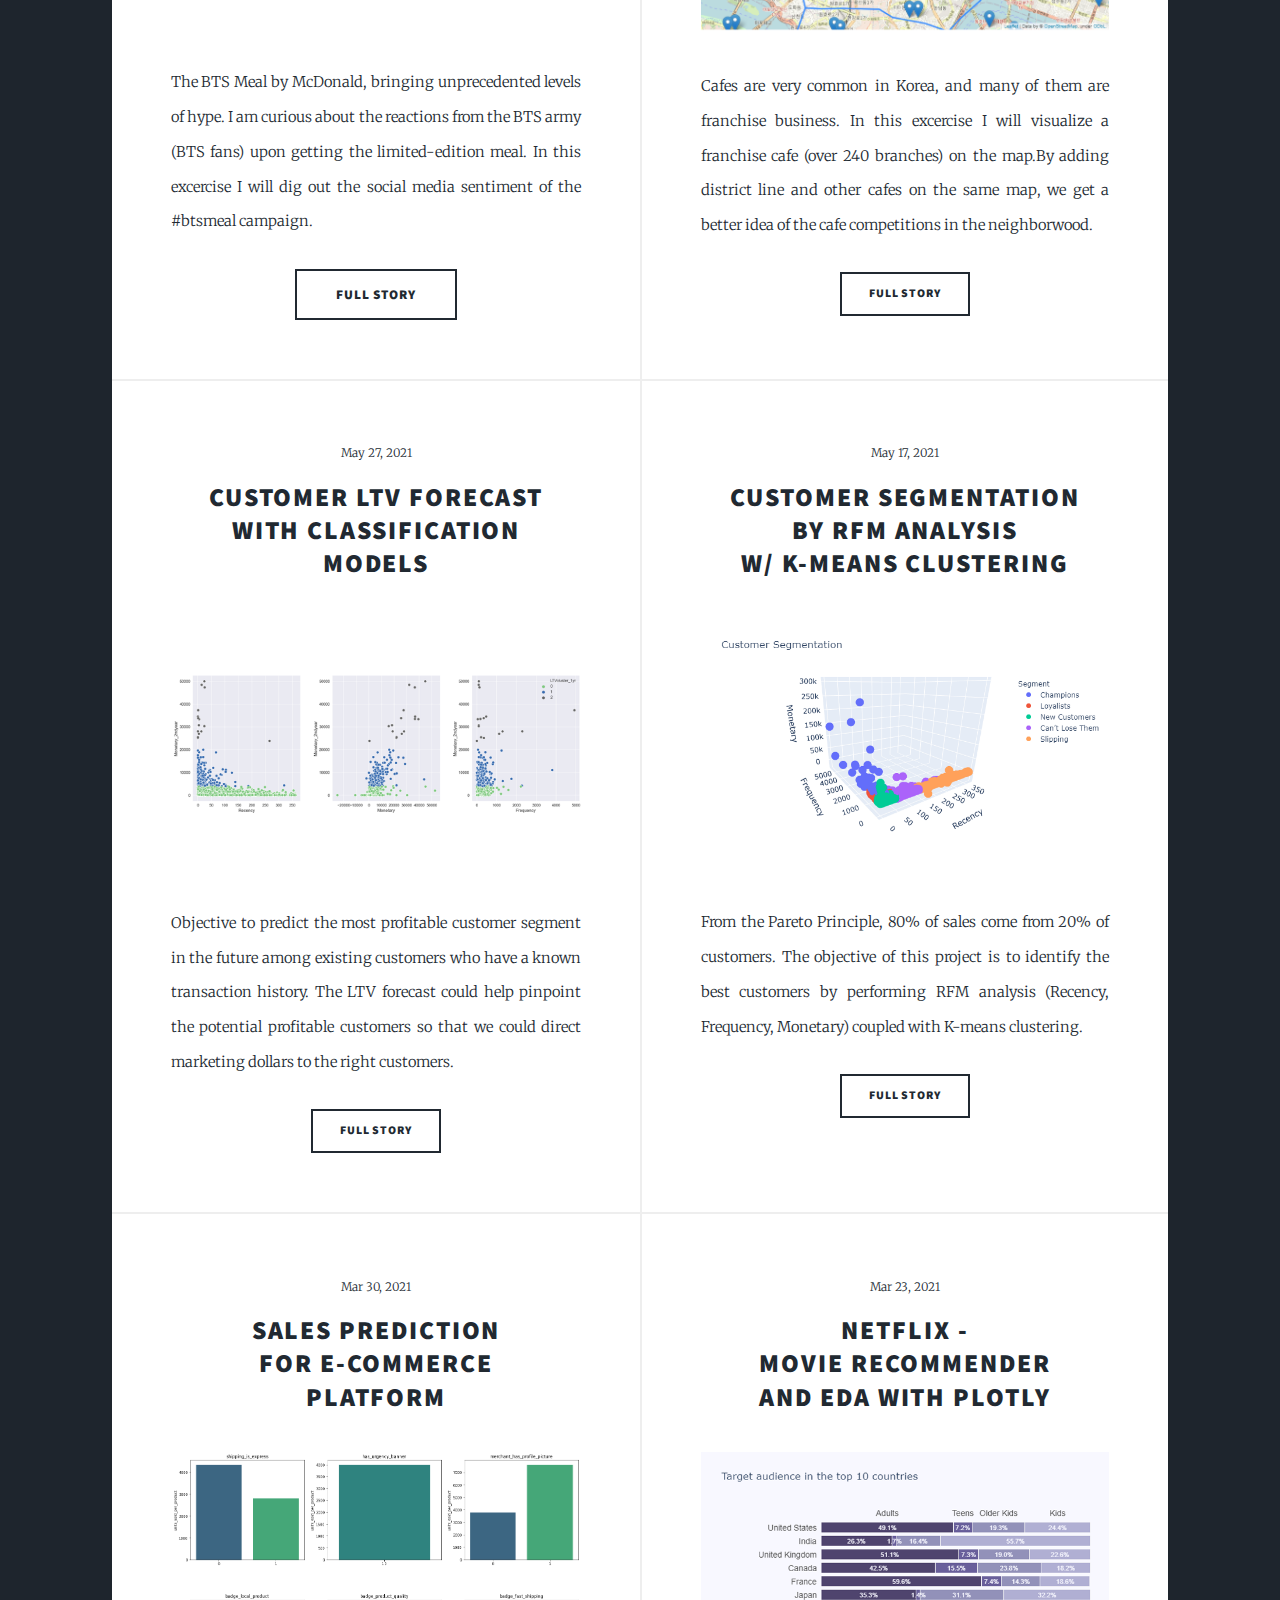
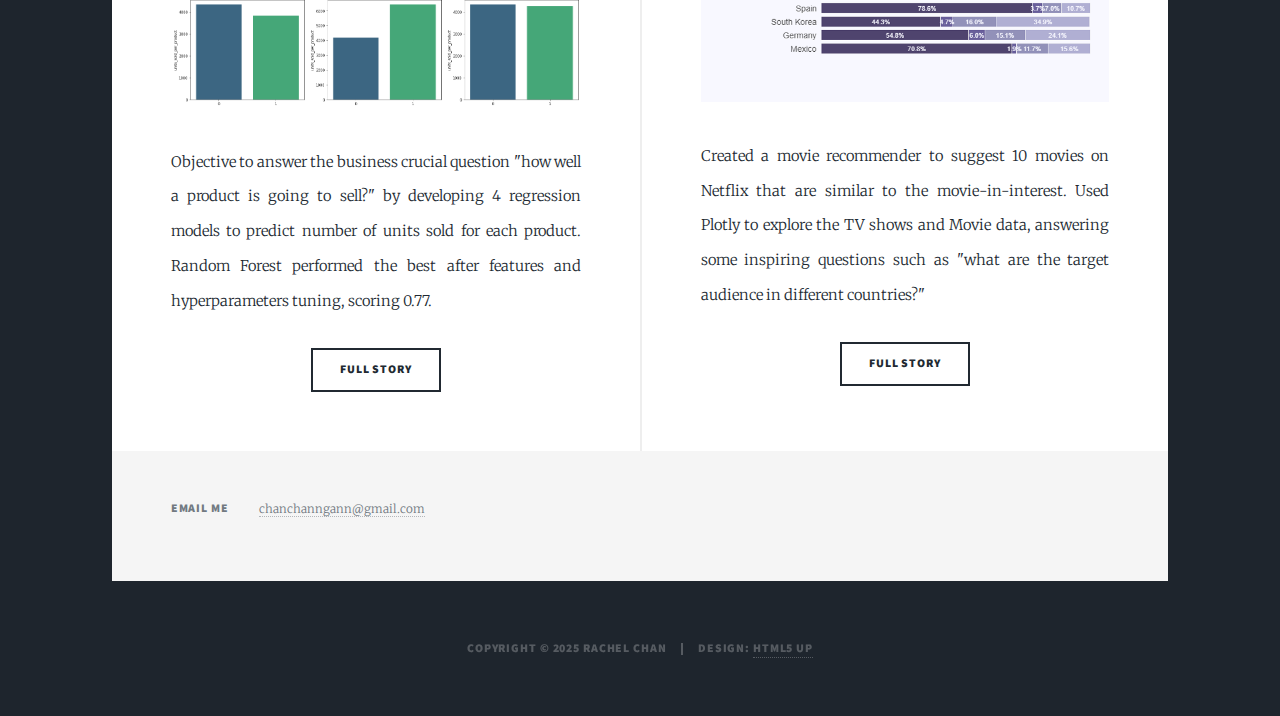
==== commit ae601c06: "Add files via upload" ====
--- a/index.html
+++ b/index.html
@@ -311,7 +311,7 @@
 
 				<!-- Copyright -->
 					<div id="copyright">
-						<ul><li>Copyright &copy; 2022 Rachel Chan </li><li>Design: <a href="https://html5up.net">HTML5 UP</a></li></ul>
+						<ul><li>Copyright &copy; 2025 Rachel Chan </li><li>Design: <a href="https://html5up.net">HTML5 UP</a></li></ul>
 					</div>
 
 			</div>
